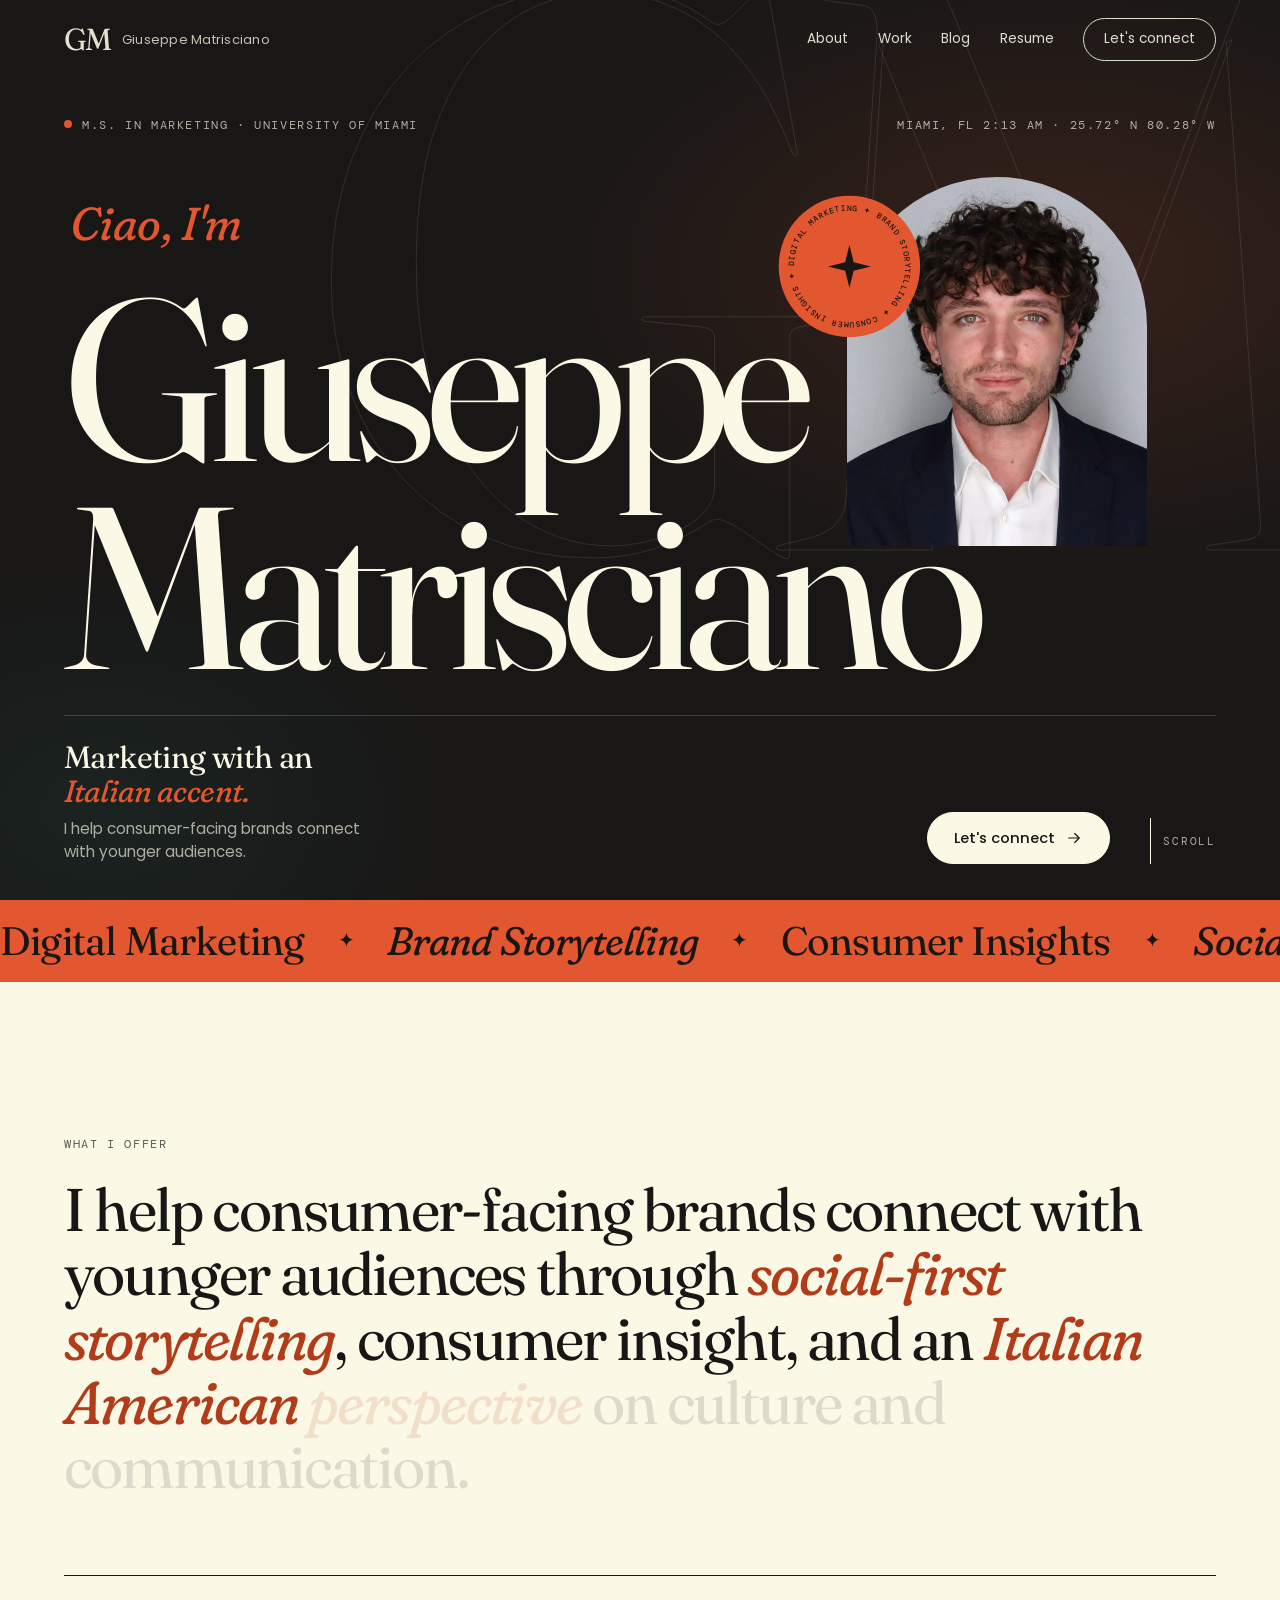
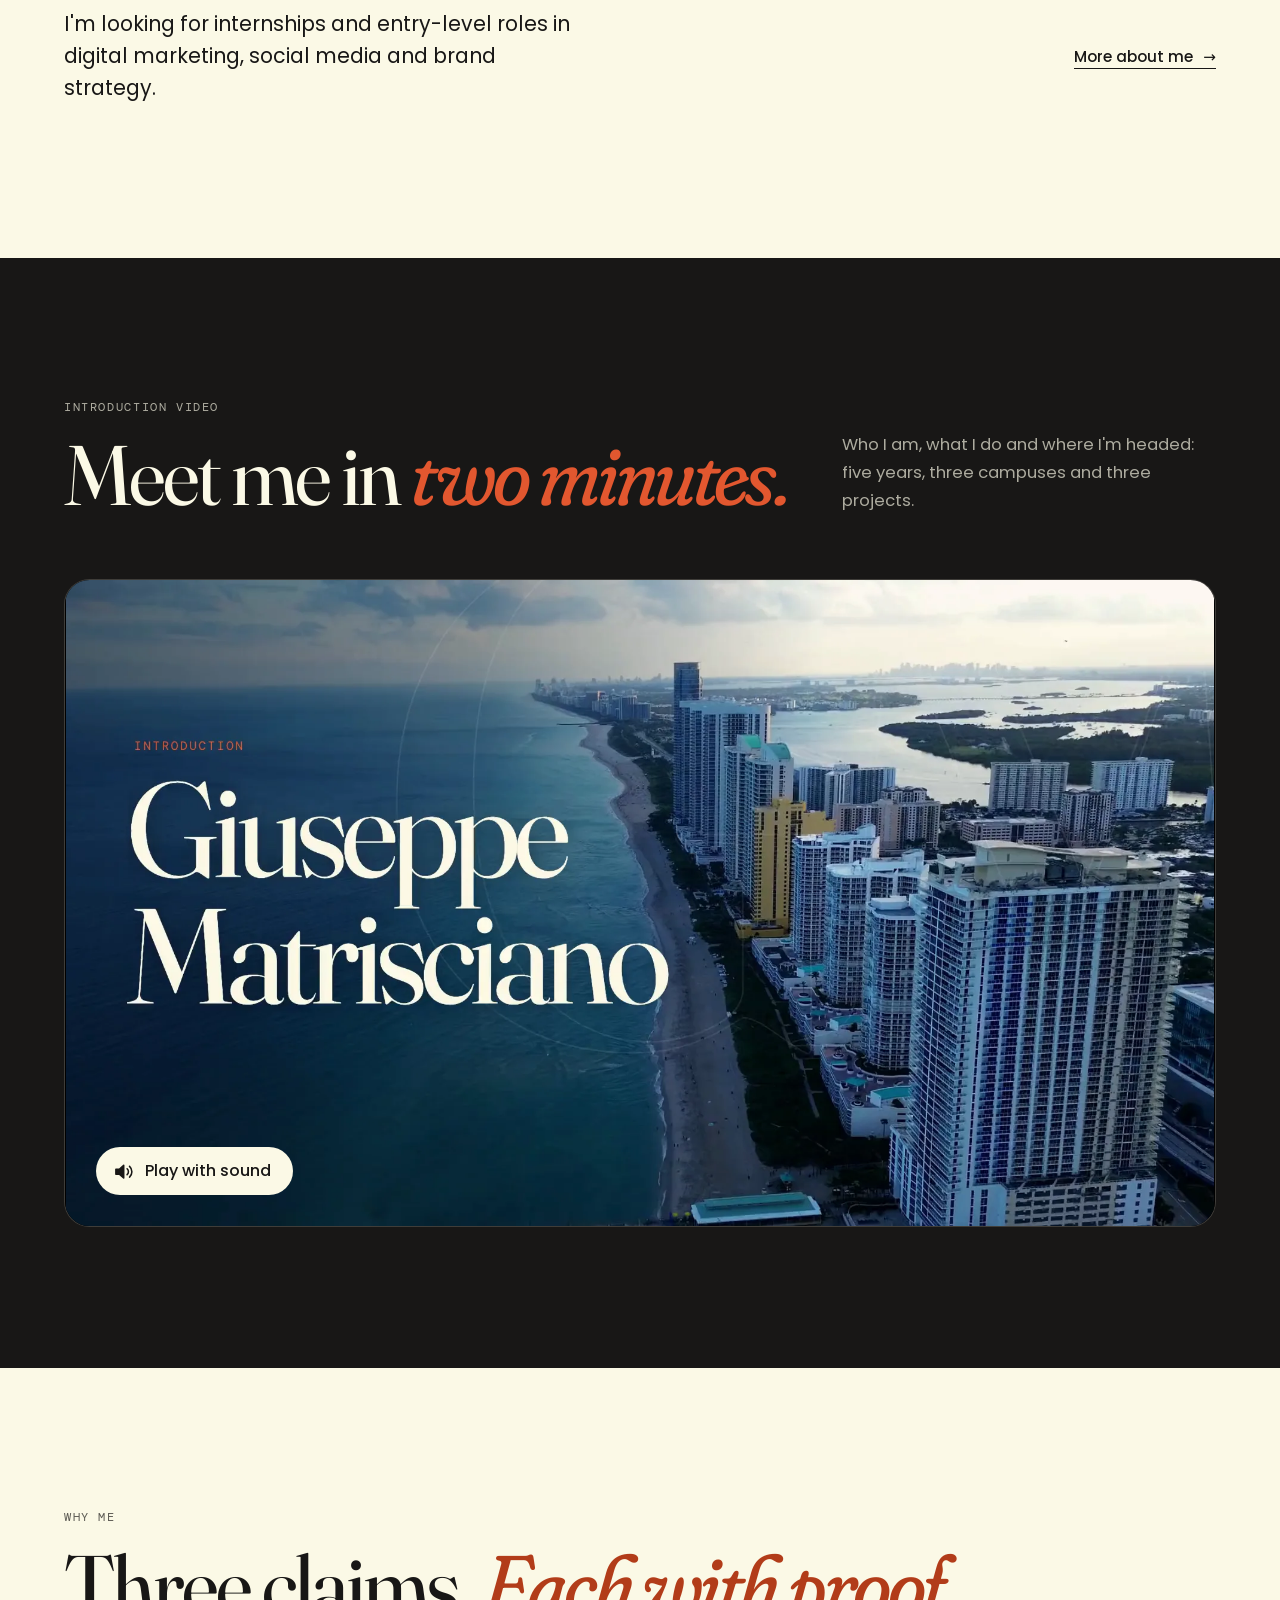
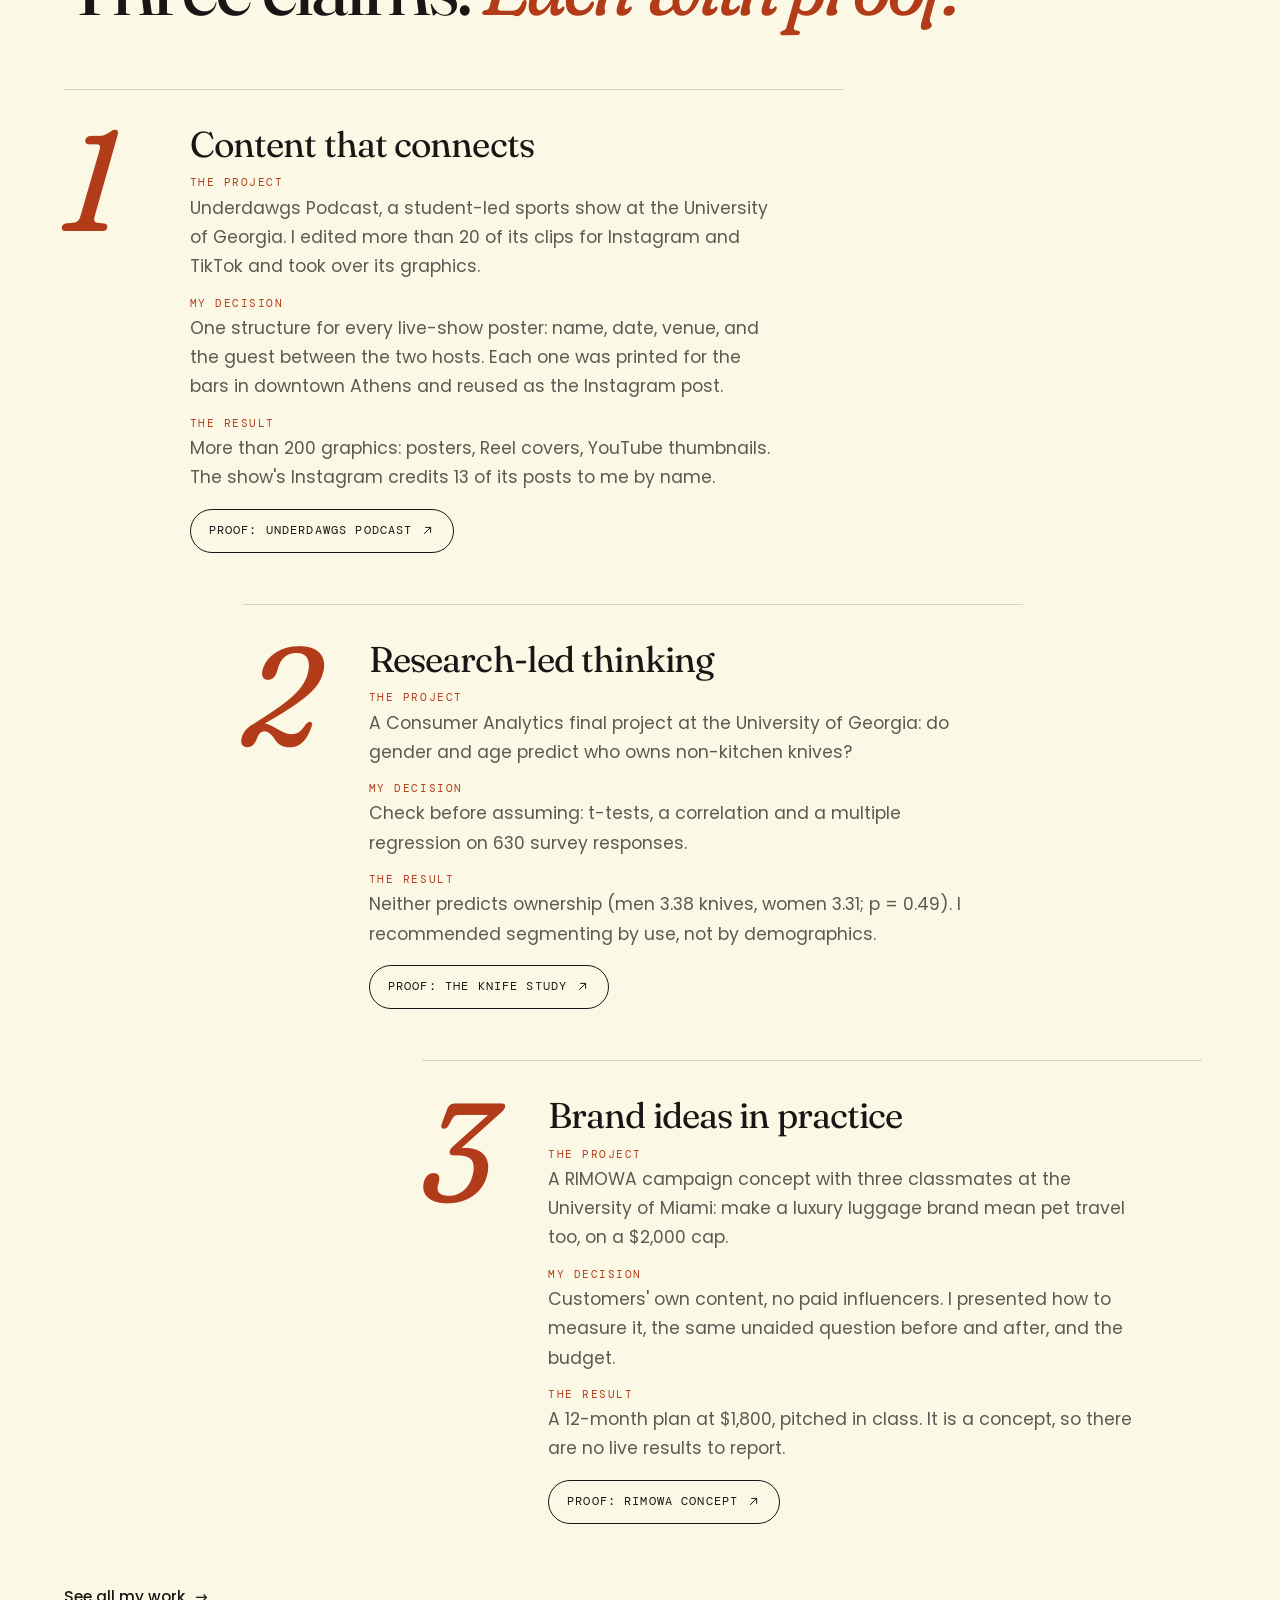
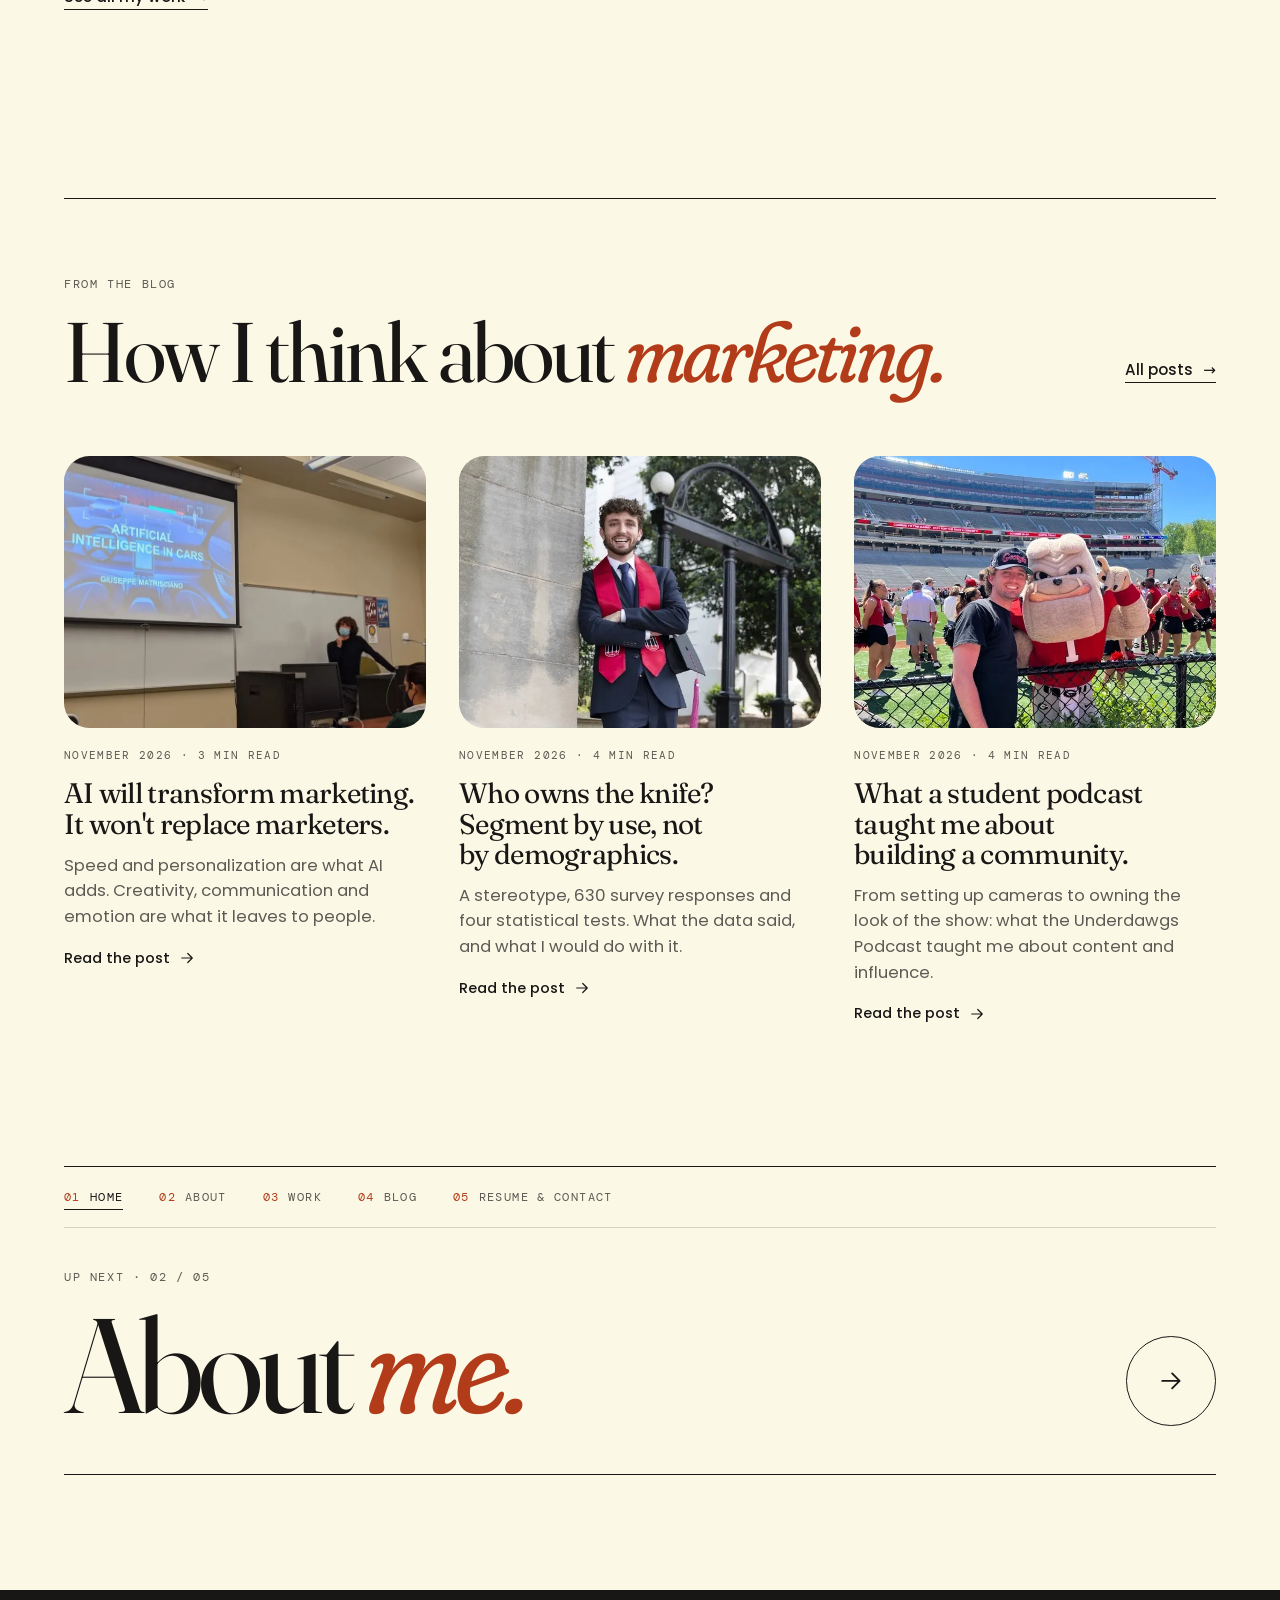
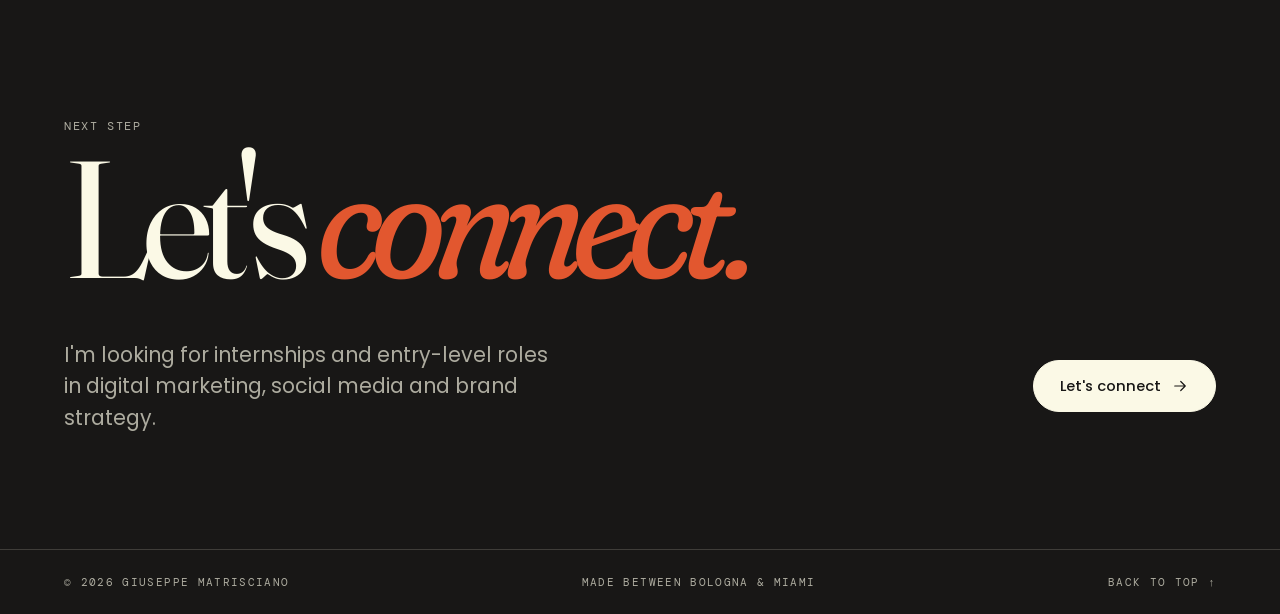
==== index.html @ 26f09fe3 "Remake the on-camera video from Giuseppe's sharper take and keep his eyes on the camera at the end" ====
<!DOCTYPE html>
<html lang="en">
<head>
	<meta charset="utf-8">
	<!-- Enforce HTTPS is unavailable on GitHub Pages for now: send http visitors to https -->
	<script>if(location.protocol==="http:"&&location.hostname==="giuseppematrisciano.com")location.replace("https://giuseppematrisciano.com"+location.pathname+location.search+location.hash)</script>
	<title>Giuseppe Matrisciano — Digital Marketing &amp; Brand Storytelling</title>
	<meta name="viewport" content="width=device-width, initial-scale=1, viewport-fit=cover">
	<meta name="description" content="Italian marketing graduate student at the University of Miami, passionate about digital storytelling, consumer insights, and connecting brands with people.">
	<meta name="theme-color" content="#181716">
	<meta property="og:title" content="Giuseppe Matrisciano — Digital Marketing &amp; Brand Storytelling">
	<meta property="og:description" content="Italian marketing graduate student at the University of Miami, passionate about digital storytelling, consumer insights, and connecting brands with people.">
	<meta property="og:type" content="website">
	<meta property="og:url" content="https://giuseppematrisciano.com/">
	<meta property="og:image" content="https://giuseppematrisciano.com/assets/img/giuseppe-matrisciano-share-card.jpg">
	<meta name="twitter:card" content="summary_large_image">
	<link rel="canonical" href="https://giuseppematrisciano.com/">
	<link rel="icon" type="image/svg+xml" href="assets/img/favicon.svg">
	<link rel="apple-touch-icon" href="assets/img/giuseppe-matrisciano-app-icon.png">
	<link rel="preconnect" href="https://fonts.googleapis.com">
	<link rel="preconnect" href="https://fonts.gstatic.com" crossorigin>
	<link rel="stylesheet" href="https://fonts.googleapis.com/css2?family=DM+Mono:wght@400;500&family=Fraunces:ital,opsz,wght,SOFT,WONK@0,9..144,300..700,0..100,0..1;1,9..144,300..700,0..100,0..1&family=Poppins:wght@300;400;500;600&display=swap">
	<link rel="preload" as="image" href="assets/img/giuseppe-matrisciano-headshot.webp" type="image/webp">
	<link rel="stylesheet" href="assets/css/style.css?v=41">
	<script>document.documentElement.classList.add("js");</script>
	<!-- Structured data for search engines -->
	<script type="application/ld+json">{"@context":"https://schema.org","@graph":[{"@type":"WebSite","@id":"https://giuseppematrisciano.com/#website","url":"https://giuseppematrisciano.com/","name":"Giuseppe Matrisciano","description":"Italian marketing graduate student at the University of Miami, passionate about digital storytelling, consumer insights, and connecting brands with people.","inLanguage":"en","publisher":{"@id":"https://giuseppematrisciano.com/#person"}},{"@type":"Person","@id":"https://giuseppematrisciano.com/#person","name":"Giuseppe Matrisciano","url":"https://giuseppematrisciano.com/","image":"https://giuseppematrisciano.com/assets/img/giuseppe-matrisciano-headshot.webp","sameAs":["https://www.linkedin.com/in/giuseppe-matrisciano/","https://www.instagram.com/chefbeps/"],"jobTitle":"M.S. in Marketing candidate","description":"Italian marketing graduate student at the University of Miami, passionate about digital storytelling, consumer insights, and connecting brands with people.","affiliation":{"@type":"CollegeOrUniversity","name":"University of Miami"},"alumniOf":[{"@type":"CollegeOrUniversity","name":"University of Georgia"},{"@type":"CollegeOrUniversity","name":"St. Petersburg College"}],"homeLocation":{"@type":"Place","address":{"@type":"PostalAddress","addressLocality":"Miami","addressRegion":"FL","addressCountry":"US"}},"knowsAbout":["Digital marketing","Brand storytelling","Consumer insights"],"knowsLanguage":["Italian","English"]}]}</script>
</head>
<body>

	<a class="skip" href="#main">Skip to content</a>
	<div class="progress" aria-hidden="true"><i></i></div>
	<div class="cursor" aria-hidden="true"><span class="cursor-label"></span></div>

	<!-- Navigation -->
	<header class="nav" id="nav">
		<a class="mark" href="./" aria-label="Giuseppe Matrisciano, home"><span class="mark-gm" aria-hidden="true">GM</span><span class="mark-name">Giuseppe Matrisciano</span></a>
		<nav class="nav-links" aria-label="Pages">
			<a href="about.html">About</a>
			<a href="work.html">Work</a>
			<a href="blog.html">Blog</a>
			<a href="resume.html">Resume</a>
			<a class="nav-cta" href="resume.html#contact">Let's connect</a>
		</nav>
		<button class="burger" type="button" aria-label="Open menu" aria-expanded="false" aria-controls="menu"><i></i><i></i></button>
	</header>

	<div class="menu" id="menu" hidden>
		<nav aria-label="Mobile pages">
			<a href="./" aria-current="page"><span>01</span>Home</a>
			<a href="about.html"><span>02</span>About</a>
			<a href="work.html"><span>03</span>Work</a>
			<a href="blog.html"><span>04</span>Blog</a>
			<a href="resume.html"><span>05</span>Resume &amp; contact</a>
		</nav>
		<p class="menu-foot">Bologna → Miami</p>
	</div>

	<main id="main">

		<!-- ============ HERO ============ -->
		<section class="hero sec--dark" id="top">
			<div class="hero-mono" aria-hidden="true"><span>G</span><span>M</span></div>
			<div class="wrap hero-inner">
				<div class="hero-top">
					<p class="eyebrow"><span class="dot" aria-hidden="true"></span>M.S. in Marketing · University of Miami</p>
					<p class="eyebrow hero-coords"><span id="miami-time">Miami, FL</span> · 25.72° N 80.28° W</p>
				</div>

				<div class="hero-name">
					<h1 class="hero-title">
						<span class="hero-ciao">Ciao, I'm</span>
						<span class="line l1"><span>Giuseppe</span></span>
						<span class="line l2"><span>Matrisciano</span></span>
					</h1>
					<figure class="hero-portrait">
						<div class="arch">
							<img src="assets/img/giuseppe-matrisciano-headshot.webp" width="1067" height="1600" alt="Portrait of Giuseppe Matrisciano" fetchpriority="high">
						</div>
						<svg class="badge" viewBox="0 0 200 200" aria-hidden="true">
							<defs><path id="circ" d="M100,100 m-78,0 a78,78 0 1,1 156,0 a78,78 0 1,1 -156,0"/></defs>
							<circle cx="100" cy="100" r="99" class="badge-bg"/>
							<text><textPath href="#circ" startOffset="0" textLength="490" lengthAdjust="spacing">DIGITAL MARKETING ✦ BRAND STORYTELLING ✦ CONSUMER INSIGHTS ✦&#160;</textPath></text>
							<path class="badge-star" d="M100 70 L106 94 L130 100 L106 106 L100 130 L94 106 L70 100 L94 94 Z"/>
						</svg>
					</figure>
				</div>

				<div class="hero-foot">
					<div class="hero-pitch">
						<p class="hero-tag">Marketing with an <em>Italian accent.</em></p>
						<p class="hero-offer">I help consumer-facing brands connect with younger audiences.</p>
					</div>
					<!-- The journey as a small route (four stops with their marks, linking to the story): switched off for now.
					     To show it again, delete this comment's opening and closing lines; the styles are still in style.css (.hero-route).
					<a class="hero-route" href="about.html#story" data-cursor="Story" aria-label="Five years, three campuses: Bologna, then St. Petersburg College in Clearwater, the University of Georgia in Athens and the University of Miami. Read the story">
						<span class="hero-route-cap">Five years · three campuses<svg viewBox="0 0 24 24" aria-hidden="true"><path d="M5 12h14M13 6l6 6-6 6"/></svg></span>
						<span class="hero-route-stops" aria-hidden="true">
							<span><img src="assets/img/bologna-two-towers-mark.svg" width="162" height="334" alt=""><b>BLQ</b></span>
							<span><img src="assets/img/st-petersburg-college-logo-white.png" width="440" height="228" alt=""><b>CLW</b></span>
							<span><img src="assets/img/university-of-georgia-mark.svg" width="114" height="164" alt=""><b>ATH</b></span>
							<span><img src="assets/img/university-of-miami-logo.png" width="608" height="376" alt=""><b>MIA</b></span>
						</span>
					</a>
					-->
					<div class="cta">
						<a class="btn btn--solid" href="resume.html#contact" data-magnetic><span>Let's connect</span><svg viewBox="0 0 24 24" aria-hidden="true"><path d="M5 12h14M13 6l6 6-6 6"/></svg></a>
					</div>
					<p class="hero-scroll" aria-hidden="true"><i></i>Scroll</p>
				</div>
			</div>
		</section>

		<!-- Marquee -->
		<div class="marquee" aria-hidden="true">
			<div class="marquee-track">
				<span>Digital Marketing</span><b>✦</b><span><em>Brand Storytelling</em></span><b>✦</b><span>Consumer Insights</span><b>✦</b><span><em>Social-first Content</em></span><b>✦</b><span>Brand Strategy</span><b>✦</b><span><em>Bologna → Miami</em></span><b>✦</b>
				<span>Digital Marketing</span><b>✦</b><span><em>Brand Storytelling</em></span><b>✦</b><span>Consumer Insights</span><b>✦</b><span><em>Social-first Content</em></span><b>✦</b><span>Brand Strategy</span><b>✦</b><span><em>Bologna → Miami</em></span><b>✦</b>
			</div>
		</div>

		<!-- ============ WHAT I OFFER ============ -->
		<section class="offer sec--cream" id="offer">
			<div class="wrap">
				<p class="eyebrow rv">What I offer</p>
				<p class="statement" data-scrub>I help consumer-facing brands connect with younger audiences through <em>social-first storytelling</em>, consumer insight, and an <em>Italian American perspective</em> on culture and communication.</p>
				<div class="offer-row rv">
					<p class="lead">I'm looking for internships and entry-level roles in digital marketing, social media and brand strategy.</p>
					<a class="textlink" href="about.html">More about me</a>
				</div>
			</div>
		</section>

		<!-- ============ INTRODUCTION VIDEO ============ -->
		<section class="intro-video sec--dark" id="video">
			<div class="wrap">
				<header class="sec-head sec-head--row">
					<div>
						<p class="eyebrow rv">Introduction video</p>
						<h2 class="display rv">Meet me in <em>two minutes.</em></h2>
					</div>
					<p class="sec-note rv">Who I am, what I do and where I'm headed: five years, three campuses and three projects.</p>
				</header>

				<!-- Introduction video: Giuseppe on camera. In the page a silent preview plays (its own file, without sound, where
				     "Introduction" and his name are on screen from the first frame); "Play with sound" switches to the real video
				     (data-full) and opens it full screen. Its captions are on screen, so it has no captions track.
				     The animated introduction video is hidden for now (Salvatore, 22 Nov 2026): its tabs and its frame are inside the
				     two comments below, its files are still in assets/video. To show it again, delete the opening and closing lines
				     of those two comments and put role="tabpanel" aria-labelledby="video-tab-camera" back on the first frame;
				     the tabs then choose between the two (player and tabs are in main.js, the styles in style.css). -->
				<figure class="video rv">
					<!-- hidden for now: the tabs
					<div class="video-tabs" role="tablist" aria-label="Introduction videos">
						<button type="button" role="tab" id="video-tab-camera" aria-selected="true" aria-controls="video-camera">On camera <span>1:55</span></button>
						<button type="button" role="tab" id="video-tab-animated" aria-selected="false" aria-controls="video-animated" tabindex="-1">Animated <span>1:30</span></button>
					</div>
					-->
					<div class="video-frame video-frame--media" id="video-camera">
						<video id="intro-video" muted loop playsinline preload="metadata" poster="assets/img/giuseppe-matrisciano-on-camera-introduction-poster.webp?v=3" data-full="assets/video/giuseppe-matrisciano-on-camera-introduction.mp4?v=7" aria-label="Giuseppe Matrisciano introduces himself on camera: who he is, who he helps, his five years from Bologna to Miami, a research project, his creative work and the roles he is looking for, in under two minutes, with captions on screen">
							<source src="assets/video/giuseppe-matrisciano-on-camera-introduction-preview.mp4?v=6" type="video/mp4">
						</video>
						<button class="video-sound" type="button"><svg viewBox="0 0 24 24" aria-hidden="true"><path d="M4 9.500v5h3.500L12 18.500v-13L7.500 9.500z"/><path d="M15.500 9a4 4 0 0 1 0 6M18 6.500a7.500 7.500 0 0 1 0 11"/></svg>Play with sound</button>
						<button class="video-size" type="button" aria-label="Full screen" hidden><svg class="ico-open" viewBox="0 0 24 24" aria-hidden="true"><path d="M4 9V4h5M20 9V4h-5M4 15v5h5M20 15v5h-5"/></svg><svg class="ico-close" viewBox="0 0 24 24" aria-hidden="true"><path d="M6 6l12 12M18 6L6 18"/></svg></button>
					</div>
					<!-- hidden for now: the animated video
					<div class="video-frame video-frame--media" id="video-animated" role="tabpanel" aria-labelledby="video-tab-animated" hidden>
						<video id="intro-video-animated" muted loop playsinline preload="none" poster="assets/img/giuseppe-matrisciano-introduction-poster.webp" data-hq="assets/video/giuseppe-matrisciano-introduction-1440p.mp4?v=7" aria-label="Giuseppe Matrisciano's introduction video: who he is, what he does, his five years from Bologna to Miami across three campuses, three projects and what he is looking for next, in 90 seconds with music and narration">
							<source src="assets/video/giuseppe-matrisciano-introduction.mp4?v=7" type="video/mp4">
							<track kind="captions" src="assets/video/giuseppe-matrisciano-introduction.vtt?v=3" srclang="en" label="English">
						</video>
						<button class="video-sound" type="button"><svg viewBox="0 0 24 24" aria-hidden="true"><path d="M4 9.500v5h3.500L12 18.500v-13L7.500 9.500z"/><path d="M15.500 9a4 4 0 0 1 0 6M18 6.500a7.500 7.500 0 0 1 0 11"/></svg>Play with sound</button>
						<button class="video-size" type="button" aria-label="Full screen" hidden><svg class="ico-open" viewBox="0 0 24 24" aria-hidden="true"><path d="M4 9V4h5M20 9V4h-5M4 15v5h5M20 15v5h-5"/></svg><svg class="ico-close" viewBox="0 0 24 24" aria-hidden="true"><path d="M6 6l12 12M18 6L6 18"/></svg></button>
					</div>
					-->
				</figure>
			</div>
		</section>

		<!-- ============ WHAT I BRING ============ -->
		<section class="bring sec--cream" id="bring">
			<div class="wrap">
				<header class="sec-head">
					<p class="eyebrow rv">Why me</p>
					<h2 class="display rv">Three claims. <em>Each with proof.</em></h2>
				</header>
				<ol class="claims">
					<li class="claim rv">
						<span class="claim-n" aria-hidden="true">1</span>
						<div>
							<h3>Content that connects</h3>
							<dl class="claim-steps">
								<div><dt>The project</dt><dd>Underdawgs Podcast, a student-led sports show at the University of Georgia. I edited more than 20 of its clips for Instagram and TikTok and took over its graphics.</dd></div>
								<div><dt>My decision</dt><dd>One structure for every live-show poster: name, date, venue, and the guest between the two hosts. Each one was printed for the bars in downtown Athens and reused as the Instagram post.</dd></div>
								<div><dt>The result</dt><dd>More than 200 graphics: posters, Reel covers, YouTube thumbnails. The show's Instagram credits 13 of its posts to me by name.</dd></div>
							</dl>
							<a class="proof" href="work.html#dlg-underdawgs">Proof: Underdawgs Podcast<svg viewBox="0 0 24 24" aria-hidden="true"><path d="M7 17L17 7M9 7h8v8"/></svg></a>
						</div>
					</li>
					<li class="claim rv">
						<span class="claim-n" aria-hidden="true">2</span>
						<div>
							<h3>Research-led thinking</h3>
							<dl class="claim-steps">
								<div><dt>The project</dt><dd>A Consumer Analytics final project at the University of Georgia: do gender and age predict who owns non-kitchen knives?</dd></div>
								<div><dt>My decision</dt><dd>Check before assuming: t-tests, a correlation and a multiple regression on 630 survey responses.</dd></div>
								<div><dt>The result</dt><dd>Neither predicts ownership (men 3.38 knives, women 3.31; p = 0.49). I recommended segmenting by use, not by demographics.</dd></div>
							</dl>
							<a class="proof" href="work.html#research">Proof: the knife study<svg viewBox="0 0 24 24" aria-hidden="true"><path d="M7 17L17 7M9 7h8v8"/></svg></a>
						</div>
					</li>
					<li class="claim rv">
						<span class="claim-n" aria-hidden="true">3</span>
						<div>
							<h3>Brand ideas in practice</h3>
							<dl class="claim-steps">
								<div><dt>The project</dt><dd>A RIMOWA campaign concept with three classmates at the University of Miami: make a luxury luggage brand mean pet travel too, on a $2,000 cap.</dd></div>
								<div><dt>My decision</dt><dd>Customers' own content, no paid influencers. I presented how to measure it, the same unaided question before and after, and the budget.</dd></div>
								<div><dt>The result</dt><dd>A 12-month plan at $1,800, pitched in class. It is a concept, so there are no live results to report.</dd></div>
							</dl>
							<a class="proof" href="work.html#dlg-rimowa">Proof: RIMOWA concept<svg viewBox="0 0 24 24" aria-hidden="true"><path d="M7 17L17 7M9 7h8v8"/></svg></a>
						</div>
					</li>
				</ol>
				<p class="more-row rv"><a class="textlink" href="work.html">See all my work</a></p>
			</div>
		</section>

		<!-- ============ FROM THE BLOG ============ -->
		<section class="blog-teaser sec--cream" id="blog">
			<div class="wrap">
				<header class="sec-head sec-head--row">
					<div>
						<p class="eyebrow rv">From the blog</p>
						<h2 class="display rv">How I think about <em>marketing.</em></h2>
					</div>
					<a class="textlink rv" href="blog.html">All posts</a>
				</header>
				<div class="posts">
					<article class="post-card rv">
						<a href="blog-ai-will-not-replace-marketers.html" data-cursor="Read">
							<span class="post-card-img"><img src="assets/img/st-petersburg-college-ai-in-cars-presentation-sm.webp" width="900" height="570" loading="lazy" decoding="async" alt="Giuseppe presenting in a classroom next to a slide titled Artificial Intelligence in Cars" style="object-position:50% 30%"></span>
							<span class="post-card-meta">November 2026 · 3 min read</span>
							<h3 class="post-card-title">AI will transform marketing. It won't replace marketers.</h3>
							<span class="post-card-desc">Speed and personalization are what AI adds. Creativity, communication and emotion are what it leaves to people.</span>
							<span class="post-card-more">Read the post<svg viewBox="0 0 24 24" aria-hidden="true"><path d="M5 12h14M13 6l6 6-6 6"/></svg></span>
						</a>
					</article>
					<article class="post-card rv">
						<a href="blog-segment-by-use-not-demographics.html" data-cursor="Read">
							<span class="post-card-img"><img src="assets/img/uga-graduation-arch-sm.webp" width="600" height="900" loading="lazy" decoding="async" alt="Giuseppe smiling beside the Arch at the University of Georgia, wearing a red graduation stole" style="object-position:50% 24%"></span>
							<span class="post-card-meta">November 2026 · 4 min read</span>
							<h3 class="post-card-title">Who owns the knife? Segment by use, not by demographics.</h3>
							<span class="post-card-desc">A stereotype, 630 survey responses and four statistical tests. What the data said, and what I would do with it.</span>
							<span class="post-card-more">Read the post<svg viewBox="0 0 24 24" aria-hidden="true"><path d="M5 12h14M13 6l6 6-6 6"/></svg></span>
						</a>
					</article>
					<article class="post-card rv">
						<a href="blog-what-a-student-podcast-taught-me.html" data-cursor="Read">
							<span class="post-card-img"><img src="assets/img/uga-hairy-dawg-sanford-stadium-sm.webp" width="675" height="900" loading="lazy" decoding="async" alt="Giuseppe in a Georgia cap next to Hairy Dawg, the University of Georgia mascot, at Sanford Stadium" style="object-position:50% 34%"></span>
							<span class="post-card-meta">November 2026 · 4 min read</span>
							<h3 class="post-card-title">What a student podcast taught me about building a community.</h3>
							<span class="post-card-desc">From setting up cameras to owning the look of the show: what the Underdawgs Podcast taught me about content and influence.</span>
							<span class="post-card-more">Read the post<svg viewBox="0 0 24 24" aria-hidden="true"><path d="M5 12h14M13 6l6 6-6 6"/></svg></span>
						</a>
					</article>
				</div>
			</div>
		</section>

		<!-- ============ NEXT PAGE ============ -->
		<nav class="pager sec--cream" aria-label="Continue through the site">
			<div class="wrap">
				<ol class="pager-steps rv">
					<li><a href="./" aria-current="page"><span>01</span>Home</a></li>
					<li><a href="about.html"><span>02</span>About</a></li>
					<li><a href="work.html"><span>03</span>Work</a></li>
					<li><a href="blog.html"><span>04</span>Blog</a></li>
					<li><a href="resume.html"><span>05</span>Resume &amp; contact</a></li>
				</ol>
				<a class="pager-next rv" href="about.html" rel="next" data-cursor="Next">
					<span class="eyebrow">Up next · 02 / 05</span>
					<span class="pager-title">About <em>me.</em></span>
					<span class="pager-go" aria-hidden="true"><svg viewBox="0 0 24 24"><path d="M5 12h14M13 6l6 6-6 6"/></svg></span>
				</a>
			</div>
		</nav>

		<!-- ============ NEXT STEP ============ -->
		<section class="cta-band sec--dark" aria-labelledby="cta-t">
			<div class="wrap">
				<p class="eyebrow rv">Next step</p>
				<h2 class="contact-title rv" id="cta-t">Let's <em>connect.</em></h2>
				<div class="cta-band-row rv">
					<p class="lead">I'm looking for internships and entry-level roles in digital marketing, social media and brand strategy.</p>
					<a class="btn btn--solid" href="resume.html#contact" data-magnetic><span>Let's connect</span><svg viewBox="0 0 24 24" aria-hidden="true"><path d="M5 12h14M13 6l6 6-6 6"/></svg></a>
				</div>
			</div>

			<footer class="foot">
				<div class="wrap foot-inner">
					<p>© <span id="year">2026</span> Giuseppe Matrisciano</p>
					<p class="foot-made">
						<svg class="ico" viewBox="1 2 14 21" aria-hidden="true"><path d="M2.75 22h10.5"/><path d="M4.1 22L2.95 14.4Q2.82 13.55 3.67 13.42L5.45 13.15Q6.3 13.02 6.43 13.87L7.6 22"/><path d="M8.9 22l.35-14.9"/><path d="M12.1 22l-.35-14.9"/><rect x="8.5" y="5.5" width="4" height="1.6" rx=".55"/><path d="M9.7 5.5V4.8a.8.8 0 0 1 1.6 0v.7"/><path d="M10.5 4V3.3"/></svg>
						<span>Made between Bologna &amp; Miami</span>
						<svg class="ico" viewBox="1 2 14 21" aria-hidden="true"><path d="M3.5 22h9"/><path d="M7.4 22c-.4-3.6.2-7.6 1.8-11.4"/><path d="M9.2 10.6C7.8 8.6 4.6 8.4 2.6 11.4"/><path d="M9.2 10.6C8.8 7.8 6 4.8 3.6 6"/><path d="M9.2 10.6C9.6 7.8 11.4 4.6 13.8 5.6"/><path d="M9.2 10.6C10.6 8.6 13.2 8.8 14.2 11.8"/></svg>
					</p>
					<a href="#top">Back to top ↑</a>
				</div>
			</footer>
		</section>

	</main>

	<div class="toast" id="toast" role="status" aria-live="polite"></div>

	<script src="assets/js/main.js?v=13" defer></script>
</body>
</html>
---- assets/css/style.css ----
/* ==========================================================================
   Giuseppe Matrisciano — portfolio
   Brand: charcoal + cream (from the business card), Fraunces + Poppins
   ========================================================================== */

:root {
	--ink: #181716;
	--ink-2: #201e1c;
	--ink-3: #2b2826;
	--cream: #fbf9e6;
	--cream-2: #f1edd4;
	--cream-3: #e6e0c0;

	--rosso: #e2572f;      /* Bologna "la Rossa" */
	--rosso-d: #b23c19;    /* same hue, readable on cream */
	--gulf: #3bb0a6;       /* Clearwater */
	--dawg: #dc2f45;       /* Athens */
	--cane: #f47321;       /* Miami */

	--serif: "Fraunces", "Iowan Old Style", "Palatino Linotype", Georgia, serif;
	--sans: "Poppins", system-ui, -apple-system, "Segoe UI", Roboto, sans-serif;
	--mono: "DM Mono", ui-monospace, "SF Mono", Menlo, monospace;

	--ease: cubic-bezier(.2, .7, .1, 1);
	--ease-io: cubic-bezier(.65, 0, .35, 1);
	--pad: clamp(20px, 5vw, 76px);
	--r: clamp(18px, 2vw, 28px);
}

*, *::before, *::after { box-sizing: border-box; }

html { -webkit-text-size-adjust: 100%; scroll-behavior: smooth; }

body {
	margin: 0;
	font-family: var(--sans);
	font-size: clamp(1rem, .96rem + .18vw, 1.09rem);
	line-height: 1.68;
	background: var(--ink);
	color: var(--cream);
	-webkit-font-smoothing: antialiased;
	-moz-osx-font-smoothing: grayscale;
	text-rendering: optimizeLegibility;
	overflow-x: clip;
}

img, svg { display: block; max-width: 100%; }
img { height: auto; }
h1, h2, h3, p, ul, ol, dl, dd, figure, blockquote { margin: 0; }
ul, ol { padding: 0; list-style: none; }
button { font: inherit; color: inherit; }
a { color: inherit; }
em { font-style: italic; }

::selection { background: var(--rosso); color: var(--ink); }

:focus-visible { outline: 2px solid var(--rosso); outline-offset: 4px; border-radius: 4px; }

.skip {
	position: fixed; left: 12px; top: -80px; z-index: 200;
	background: var(--cream); color: var(--ink); padding: 12px 18px; border-radius: 99px;
	text-decoration: none; font-weight: 500; transition: top .3s var(--ease);
}
.skip:focus { top: 12px; }

.wrap { width: 100%; max-width: 1480px; margin-inline: auto; padding-inline: var(--pad); }

/* Section palettes */
.sec--dark {
	--bg: var(--ink); --fg: var(--cream);
	--muted: rgba(251, 249, 230, .66); --line: rgba(251, 249, 230, .17); --soft: rgba(251, 249, 230, .055);
	--accent: var(--rosso);
	background: var(--bg); color: var(--fg);
}
.sec--cream {
	--bg: var(--cream); --fg: var(--ink);
	--muted: rgba(24, 23, 22, .7); --line: rgba(24, 23, 22, .17); --soft: rgba(24, 23, 22, .05);
	--accent: var(--rosso-d);
	background: var(--bg); color: var(--fg);
}

/* Type */
.eyebrow {
	font-family: var(--mono); font-size: .72rem; letter-spacing: .14em; text-transform: uppercase;
	color: var(--muted); line-height: 1.5;
}
.display {
	font-family: var(--serif); font-weight: 400; font-optical-sizing: auto;
	font-size: clamp(2.5rem, 6.6vw, 6.4rem); line-height: .96; letter-spacing: -.035em;
	text-wrap: balance;
}
.display em, .statement em, .contact-title em, .card-title em, .hero-tag em, .panel-city em {
	font-variation-settings: "SOFT" 100, "WONK" 1; color: var(--accent);
}
.lead { font-size: 1.18em; line-height: 1.55; }

.sec-head { display: grid; gap: 18px; margin-bottom: clamp(36px, 5vw, 72px); }
.sec-head--row { grid-template-columns: 1fr auto; align-items: end; gap: 24px 48px; }
.sec-head--row > div:not(.filters) { display: grid; gap: 18px; }
.sec-note { max-width: 34ch; color: var(--muted); font-size: .95em; }
.sec-lede { max-width: 58ch; color: var(--muted); font-size: 1.12em; }

/* Buttons */
.btn {
	position: relative; display: inline-flex; align-items: center; gap: 10px;
	min-height: 52px; padding: 0 26px; border: 1px solid var(--fg); border-radius: 99px;
	background: none; color: var(--fg); text-decoration: none; font-size: .92rem; font-weight: 500;
	overflow: hidden; cursor: pointer; isolation: isolate;
	transition: color .45s var(--ease), border-color .45s var(--ease);
}
.btn::before {
	content: ""; position: absolute; inset: -1px; z-index: -1; background: var(--fg);
	transform: translateY(102%); border-radius: 50% 50% 0 0 / 30% 30% 0 0;
	transition: transform .55s var(--ease), border-radius .55s var(--ease);
}
.btn:hover { color: var(--bg); }
.btn:hover::before { transform: none; border-radius: 0; }
.btn svg, .proof svg, .card-arrow svg, .links svg, .case-close svg, .lightbox svg, .panel-hint svg {
	width: 18px; height: 18px; fill: none; stroke: currentColor; stroke-width: 1.6;
	stroke-linecap: round; stroke-linejoin: round; flex: none;
}
.btn svg { transition: transform .45s var(--ease); }
.btn:hover svg { transform: translateX(4px); }
.btn--solid { background: var(--fg); color: var(--bg); }
.btn--solid::before { background: var(--rosso); }
.btn--solid:hover { color: var(--ink); border-color: var(--rosso); }

/* Scroll progress + cursor */
.progress { position: fixed; inset: 0 0 auto 0; height: 3px; z-index: 60; pointer-events: none; mix-blend-mode: difference; }
.progress i { display: block; height: 100%; background: #fbf9e6; transform-origin: 0 50%; transform: scaleX(var(--p, 0)); }

.cursor {
	position: fixed; left: 0; top: 0; z-index: 120; width: 12px; height: 12px; margin: -6px 0 0 -6px;
	border-radius: 50%; background: #fbf9e6; mix-blend-mode: difference; pointer-events: none;
	display: none; align-items: center; justify-content: center; opacity: 0;
	transition: width .35s var(--ease), height .35s var(--ease), margin .35s var(--ease), background-color .25s, opacity .3s;
}
.has-cursor .cursor { display: flex; }
.cursor.is-on { opacity: 1; }
.cursor.is-link { width: 46px; height: 46px; margin: -23px 0 0 -23px; }
.cursor.is-label { width: 82px; height: 82px; margin: -41px 0 0 -41px; mix-blend-mode: normal; background: var(--rosso); }
.cursor-label { font-family: var(--mono); font-size: .66rem; letter-spacing: .1em; text-transform: uppercase; color: var(--ink); opacity: 0; transition: opacity .2s; }
.cursor.is-label .cursor-label { opacity: 1; }

/* ==========================================================================
   Navigation
   ========================================================================== */
.nav {
	position: fixed; inset: 0 0 auto 0; z-index: 50;
	display: flex; align-items: center; justify-content: space-between; gap: 24px;
	padding: 16px var(--pad); color: #fbf9e6; mix-blend-mode: difference;
	transition: transform .6s var(--ease);
}
.nav.is-hidden { transform: translateY(-110%); }
.mark { display: inline-flex; align-items: baseline; gap: 12px; text-decoration: none; min-height: 44px; align-items: center; }
.mark-gm { font-family: var(--serif); font-size: 1.9rem; line-height: 1; letter-spacing: -.07em; }
.mark-name { font-size: .8rem; letter-spacing: .02em; opacity: .85; }
.nav-links { display: flex; align-items: center; gap: clamp(16px, 2.3vw, 36px); }
.nav-links a { position: relative; padding: 12px 0; font-size: .85rem; text-decoration: none; }
.nav-links a:not(.nav-cta)::after {
	content: ""; position: absolute; left: 0; right: 0; bottom: 8px; height: 1px; background: currentColor;
	transform: scaleX(0); transform-origin: right; transition: transform .45s var(--ease);
}
.nav-links a:not(.nav-cta):hover::after { transform: scaleX(1); transform-origin: left; }
.nav-links .nav-cta { padding: 9px 20px; border: 1px solid currentColor; border-radius: 99px; transition: background-color .3s, color .3s; }
.nav-links .nav-cta:hover { background: #fbf9e6; color: #000; }

.burger { display: none; width: 46px; height: 46px; border: 1px solid currentColor; border-radius: 50%; background: none; place-items: center; cursor: pointer; position: relative; }
.burger i { position: absolute; left: 13px; right: 13px; height: 1.5px; background: currentColor; transition: transform .45s var(--ease); }
.burger i:first-child { transform: translateY(-4px); }
.burger i:last-child { transform: translateY(4px); }
.burger[aria-expanded="true"] i:first-child { transform: rotate(45deg); }
.burger[aria-expanded="true"] i:last-child { transform: rotate(-45deg); }

.menu {
	position: fixed; inset: 0; z-index: 45; background: var(--cream); color: var(--ink);
	display: flex; flex-direction: column; justify-content: space-between; gap: 24px;
	padding: 88px var(--pad) 28px; overflow-y: auto; overscroll-behavior: contain;
	clip-path: circle(0 at calc(100% - 44px) 40px); visibility: hidden;
	transition: clip-path .7s var(--ease-io), visibility 0s .7s;
}
.menu[hidden] { display: flex; }
.menu.is-open { clip-path: circle(150% at calc(100% - 44px) 40px); visibility: visible; transition: clip-path .7s var(--ease-io), visibility 0s; }
.menu nav { display: grid; }
.menu a {
	display: flex; align-items: baseline; gap: 16px; padding: clamp(8px, 1.5vh, 16px) 0; border-bottom: 1px solid rgba(24, 23, 22, .14);
	font-family: var(--serif); font-size: clamp(1.9rem, min(9vw, 6vh), 3.4rem); line-height: 1.15; letter-spacing: -.03em; text-decoration: none;
}
.menu a span { font-family: var(--mono); font-size: .7rem; letter-spacing: .1em; color: var(--rosso-d); }
.menu-foot { font-family: var(--mono); font-size: .72rem; letter-spacing: .14em; text-transform: uppercase; opacity: .6; }

@media (max-width: 900px) {
	.nav-links { display: none; }
	.burger { display: grid; }
	.mark-name { display: none; }
}

/* ==========================================================================
   Hero
   ========================================================================== */
.hero { position: relative; min-height: 100vh; min-height: 100svh; display: flex; overflow: clip; }
.hero::before {
	content: ""; position: absolute; inset: 0; pointer-events: none;
	background:
		radial-gradient(60% 50% at 82% 30%, rgba(226, 87, 47, .16), transparent 70%),
		radial-gradient(40% 40% at 8% 90%, rgba(59, 176, 166, .08), transparent 70%);
}
.hero-mono {
	position: absolute; right: -4vw; top: -6vh; display: flex; pointer-events: none; user-select: none;
	font-family: var(--serif); font-weight: 400; font-size: min(62vw, 105vh); line-height: .8; letter-spacing: -.09em;
	color: transparent; -webkit-text-stroke: 1px rgba(251, 249, 230, .1);
	translate: var(--mx, 0px) var(--my, 0px); transition: translate .9s var(--ease);
}
.hero-inner {
	position: relative; z-index: 1; display: flex; flex-direction: column;
	padding-top: clamp(88px, 13vh, 132px); padding-bottom: clamp(20px, 4vh, 40px);
}
.hero-top { display: flex; justify-content: space-between; gap: 8px 24px; flex-wrap: wrap; }
.dot { display: inline-block; width: 8px; height: 8px; margin-right: 10px; border-radius: 50%; background: var(--rosso); box-shadow: 0 0 0 0 rgba(226, 87, 47, .6); animation: pulse 2.4s infinite; vertical-align: 1px; }
@keyframes pulse { 70% { box-shadow: 0 0 0 10px rgba(226, 87, 47, 0); } 100% { box-shadow: 0 0 0 0 rgba(226, 87, 47, 0); } }

/* The name is sized from the real column width (the .wrap stops growing at 1480px), so that
   "Giuseppe" (3.21em) plus the portrait (1.3em + .3em offset) always fit side by side: 5em in all. */
.hero-name { position: relative; margin-top: auto; padding-top: clamp(24px, 6vh, 72px); font-size: clamp(3.1rem, min(calc((min(100vw, 1480px) - 2 * var(--pad)) * .2), 26vh), 19rem); }
.hero-title { font-family: var(--serif); font-weight: 400; font-size: 1em; line-height: .86; letter-spacing: -.05em; }
.hero-ciao {
	display: block; margin: 0 0 .5em .12em; font-size: clamp(1.4rem, .2em, 3rem); line-height: 1; letter-spacing: -.01em;
	font-style: italic; font-variation-settings: "SOFT" 100, "WONK" 1; color: var(--rosso);
}
.hero-title .line { display: block; position: relative; overflow: hidden; padding: .04em 0 .17em; margin-bottom: -.17em; }
.hero-title .line > span { display: block; }
.hero-title .l1 { z-index: 1; }
.hero-title .l2 { z-index: 3; mix-blend-mode: difference; }

.hero-portrait { position: absolute; z-index: 2; right: .3em; bottom: .6em; width: 1.3em; }   /* sits just above the x-height of the second line */
.arch { border-radius: 999px 999px 0 0; overflow: hidden; background: var(--ink-3); }
.arch img, .arch svg { width: 100%; height: 100%; object-fit: cover; }
.hero-portrait .arch { aspect-ratio: 3 / 3.7; translate: calc(var(--mx, 0px) * -.35) calc(var(--my, 0px) * -.35); transition: translate .9s var(--ease); }
.hero-portrait img { object-position: 50% 18%; }
.badge { position: absolute; left: -.3em; top: .08em; width: .62em; height: .62em; min-width: 84px; min-height: 84px; animation: spin 24s linear infinite; }
.badge-bg { fill: var(--rosso); }
.badge text { font-family: var(--mono); font-size: 11px; letter-spacing: 1.43px; fill: var(--ink); font-weight: 500; } /* 61 glyphs x 8.03 = the 490-unit circle */
.badge-star { fill: var(--ink); }
@keyframes spin { to { transform: rotate(360deg); } }

.hero-foot {
	display: grid; grid-template-columns: 1fr auto auto; align-items: end; gap: 20px 40px;
	margin-top: clamp(18px, 3.4vh, 40px); padding-top: clamp(16px, 2.6vh, 26px); border-top: 1px solid var(--line);
}
.hero-tag { font-family: var(--serif); font-size: clamp(1.3rem, 2.4vw, 2.1rem); line-height: 1.12; letter-spacing: -.02em; max-width: 17ch; }
/* The journey as a small route: four stops, each with its mark, as on the LinkedIn cover and in the About page's route bar.
   The whole route is one link to the story. The foot makes room for it only when it is in the page:
   in index.html it is commented out for now. */
.hero-foot:has(.hero-route) { grid-template-columns: auto 1fr auto auto; }
.hero-route { display: grid; gap: 12px; justify-self: center; width: clamp(236px, 27vw, 400px); color: inherit; text-decoration: none; }
.hero-route-cap { display: flex; align-items: center; gap: 10px; font-family: var(--mono); font-size: .66rem; letter-spacing: .14em; text-transform: uppercase; color: var(--muted); transition: color .4s; }
.hero-route-cap svg { width: 14px; height: 14px; fill: none; stroke: currentColor; stroke-width: 1.6; transition: translate .5s var(--ease); }
.hero-route:hover .hero-route-cap, .hero-route:focus-visible .hero-route-cap { color: var(--cream); }
.hero-route:hover .hero-route-cap svg, .hero-route:focus-visible .hero-route-cap svg { translate: 5px 0; }
.hero-route-stops { display: grid; grid-template-columns: repeat(4, 1fr); }
.hero-route-stops > span { display: grid; grid-template-rows: 32px auto; gap: 11px; }
.hero-route-stops img { align-self: end; width: auto; }
.hero-route-stops > span:nth-child(1) img { height: 32px; }
.hero-route-stops > span:nth-child(2) img { height: 16px; }
.hero-route-stops > span:nth-child(3) img { height: 30px; }
.hero-route-stops > span:nth-child(4) img { height: 20px; }
.hero-route-stops b { position: relative; padding-top: 11px; border-top: 1px solid var(--line); font-family: var(--mono); font-size: .66rem; font-weight: 500; letter-spacing: .14em; color: var(--muted); }
.hero-route-stops b::before { content: ""; position: absolute; left: 0; top: -4px; width: 7px; height: 7px; border-radius: 50%; background: var(--ink); border: 1px solid var(--muted); }
.hero-route-stops > span:last-child b { border-top-color: transparent; color: var(--cream); }
.hero-route-stops > span:last-child b::before { background: var(--rosso); border-color: var(--rosso); }
@media (max-width: 1000px) {
	.hero-foot:has(.hero-route) { grid-template-columns: 1fr auto auto; }
	.hero-route { grid-column: 1 / -1; order: -1; justify-self: start; width: min(100%, 400px); }
}
/* On a phone the route goes last, so the pitch and the button stay where they were */
@media (max-width: 760px) { .hero-foot:has(.hero-route) { grid-template-columns: 1fr; } .hero-route { order: 1; } }
.cta { display: flex; flex-wrap: wrap; gap: 12px; }
.hero-scroll { display: flex; align-items: center; gap: 12px; font-family: var(--mono); font-size: .7rem; letter-spacing: .16em; text-transform: uppercase; color: var(--muted); }
.hero-scroll i { display: block; width: 1px; height: 46px; background: var(--line); position: relative; overflow: hidden; }
.hero-scroll i::after { content: ""; position: absolute; inset: 0; background: var(--cream); animation: drip 2.2s var(--ease-io) infinite; }
@keyframes drip { 0% { transform: translateY(-100%); } 60%, 100% { transform: translateY(100%); } }

/* Intro animation */
.js .hero-title .line > span { transform: translateY(108%); transition: transform 1.2s var(--ease); }
.js .hero-title .l2 > span { transition-delay: .09s; }
.js .hero-ciao, .js .hero-top, .js .hero-foot { opacity: 0; transform: translateY(16px); transition: opacity 1s var(--ease) .5s, transform 1s var(--ease) .5s; }
.js .hero-portrait { opacity: 0; transform: translateY(40px) scale(.96); transition: opacity 1.2s var(--ease) .25s, transform 1.4s var(--ease) .25s; }
.js .is-ready .hero-title .line > span,
.js .is-ready .hero-ciao, .js .is-ready .hero-top, .js .is-ready .hero-foot, .js .is-ready .hero-portrait { opacity: 1; transform: none; }

@media (max-width: 760px) {
	.hero-name { display: flex; flex-direction: column; font-size: 15.4vw; padding-top: 28px; }
	.hero-portrait { position: relative; order: -1; align-self: flex-end; bottom: auto; width: min(50vw, 230px); margin-bottom: -1.05em; }
	.hero-ciao { font-size: 1.5rem; }
	.hero-title .l1 { z-index: 3; mix-blend-mode: difference; }
	.badge { left: -52px; top: 22%; }
	.hero-foot { grid-template-columns: 1fr; }
	.hero-scroll { display: none; }
	.hero-coords { display: none; }
}

/* ==========================================================================
   Marquee
   ========================================================================== */
.marquee { background: var(--rosso); color: var(--ink); overflow: hidden; padding: clamp(12px, 1.5vw, 20px) 0; }
.marquee-track {
	display: flex; align-items: center; width: max-content; white-space: nowrap;
	font-family: var(--serif); font-size: clamp(1.4rem, 3.1vw, 2.5rem); line-height: 1.1; letter-spacing: -.02em;
	animation: marquee 38s linear infinite;
}
.marquee-track > * { margin-right: clamp(18px, 2.6vw, 40px); }
.marquee-track b { font-size: .5em; font-weight: 400; }
.marquee-track em { font-variation-settings: "SOFT" 100, "WONK" 1; }
.marquee:hover .marquee-track { animation-play-state: paused; }
@keyframes marquee { to { transform: translateX(-50%); } }

/* ==========================================================================
   About
   ========================================================================== */
.about { padding-block: clamp(80px, 12vw, 170px); }
.statement {
	margin-top: 24px; max-width: 21em;
	font-family: var(--serif); font-size: clamp(1.9rem, 4.7vw, 4.5rem); line-height: 1.07; letter-spacing: -.03em;
}
.statement .w { opacity: .13; transition: opacity .45s var(--ease); }
.statement .w.on { opacity: 1; }

.about-grid { display: grid; grid-template-columns: minmax(0, 7fr) minmax(0, 5fr); gap: clamp(32px, 6vw, 110px); margin-top: clamp(56px, 8vw, 120px); align-items: start; }
.about-copy { display: grid; gap: 1.1em; max-width: 60ch; }
.about-copy p:not(.lead) { color: var(--muted); }
.facts { border-top: 1px solid var(--fg); }
.facts > div { display: grid; grid-template-columns: 7.5em 1fr; gap: 16px; padding: 15px 0; border-bottom: 1px solid var(--line); }
.facts dt { font-family: var(--mono); font-size: .7rem; letter-spacing: .14em; text-transform: uppercase; color: var(--muted); padding-top: .35em; }
.facts dd { font-weight: 500; line-height: 1.4; }

.stats { display: grid; grid-template-columns: repeat(5, 1fr); gap: 0; margin-top: clamp(56px, 8vw, 120px); border-top: 1px solid var(--fg); }
.stats li { padding: clamp(18px, 2.4vw, 32px) clamp(12px, 1.6vw, 24px) 0 0; border-right: 1px solid var(--line); margin-right: clamp(12px, 1.6vw, 24px); display: grid; gap: 10px; align-content: start; }
.stats li:last-child { border-right: 0; margin-right: 0; }
.stats strong { font-family: var(--serif); font-weight: 400; font-size: clamp(2.6rem, 5.4vw, 5.2rem); line-height: .9; letter-spacing: -.04em; font-variant-numeric: tabular-nums; }
.stats span { font-size: .84rem; line-height: 1.4; color: var(--muted); max-width: 20ch; }

.tone { margin-top: clamp(64px, 9vw, 130px); display: grid; gap: 18px; }
.tone ul { display: flex; flex-wrap: wrap; gap: 0 .35em; font-family: var(--serif); font-size: clamp(2.4rem, 8.4vw, 8.4rem); line-height: 1; letter-spacing: -.045em; }
.tone li { position: relative; }
.tone li:not(:last-child)::after { content: "·"; margin-left: .3em; color: var(--rosso-d); }
.tone li span {
	color: transparent; -webkit-text-stroke: 1px var(--ink);
	background: linear-gradient(var(--ink), var(--ink)) no-repeat 0 0 / 0% 100%; -webkit-background-clip: text; background-clip: text;
	transition: background-size 1.1s var(--ease);
}
.tone.in li span, .tone li:hover span { background-size: 100% 100%; }
.tone.in li:nth-child(2) span { transition-delay: .25s; }
.tone.in li:nth-child(3) span { transition-delay: .5s; }
.tone-note { color: var(--muted); max-width: 46ch; }
.tone-note em { font-family: var(--serif); font-size: 1.15em; color: var(--fg); }

@media (max-width: 900px) {
	.about-grid { grid-template-columns: 1fr; }
	.stats { grid-template-columns: repeat(2, 1fr); border-top: 0; }
	.stats li { border-right: 0; margin-right: 0; border-top: 1px solid var(--line); padding-bottom: 22px; }
	.stats li:last-child { grid-column: 1 / -1; }
}

/* ==========================================================================
   Journey — vertical by default, pinned horizontal scroll when .is-pinned
   ========================================================================== */
.journey { position: relative; }
.journey-sticky { padding-block: clamp(72px, 10vw, 140px); }
.journey-track { display: flex; flex-direction: column; gap: clamp(72px, 12vw, 120px); padding-inline: var(--pad); max-width: 1480px; margin-inline: auto; }

.panel { --acc-ink: var(--ink); display: grid; grid-template-columns: minmax(0, 1.25fr) minmax(0, .75fr); gap: clamp(28px, 5vw, 80px); align-items: center; }
.panel--intro, .panel--next { grid-template-columns: 1fr; }
.panel--intro { gap: 22px; max-width: 900px; }
.panel-lede { max-width: 50ch; font-size: 1.12em; color: var(--muted); }
.panel-hint { display: inline-flex; align-items: center; gap: 12px; font-family: var(--mono); font-size: .72rem; letter-spacing: .14em; text-transform: uppercase; color: var(--rosso); }
.panel-hint .hint-h { display: none; }
.panel-hint svg { transform: rotate(90deg); animation: nudge-v 1.6s var(--ease-io) infinite; }
@keyframes nudge-v { 50% { transform: rotate(90deg) translateX(6px); } }
@keyframes nudge-h { 50% { transform: translateX(6px); } }

.panel-copy { display: grid; gap: 14px; justify-items: start; }
.panel-copy > p:not([class]) { color: var(--muted); max-width: 58ch; }
.panel-meta { display: flex; flex-wrap: wrap; align-items: baseline; gap: 6px 18px; font-family: var(--mono); font-size: .72rem; letter-spacing: .12em; text-transform: uppercase; color: var(--muted); }
.panel-meta b { font-family: var(--serif); font-style: italic; font-weight: 400; font-size: 2rem; letter-spacing: -.02em; color: var(--acc); line-height: 1; text-transform: none; }
/* School marks, the same as on the LinkedIn cover: one at the end of each stop's meta line */
.panel-mark { align-self: center; display: inline-flex; align-items: center; gap: 12px; height: 40px; margin-left: 4px; white-space: nowrap; }
/* The school's full name beside its mark: only below the width where the journey is pinned (tablet and phone) */
.panel-mark-name { display: none; }
@media (max-width: 999px) { .panel-mark-name { display: inline; } }
.panel-mark svg, .panel-mark img { display: block; width: auto; }
.panel-mark--bo img { height: 40px; }
.panel-mark--spc img { height: 25px; opacity: .9; }
.panel-mark--uga img { height: 38px; }
.panel-mark--um img { height: 31px; }
.panel-city { font-family: var(--serif); font-weight: 400; font-size: clamp(3.4rem, 9vw, 8.6rem); line-height: .86; letter-spacing: -.05em; }
.panel-city small { display: inline-block; margin-left: .35em; font-family: var(--mono); font-size: .72rem; letter-spacing: .14em; text-transform: uppercase; color: var(--muted); vertical-align: top; translate: 0 .9em; }
.panel-city--next { font-size: clamp(2.8rem, 7.4vw, 7rem); letter-spacing: -.045em; }
.panel-city--next em { color: var(--rosso); }
.panel-title { font-family: var(--serif); font-size: clamp(1.25rem, 2.1vw, 1.75rem); line-height: 1.18; letter-spacing: -.015em; max-width: 26ch; }
.panel--next .btn { margin-top: 10px; }

.panel-visual { position: relative; justify-self: center; width: min(100%, 340px); }
.panel-visual .arch { border: 1px solid var(--line); }
.panel-visual .arch--wide img { object-position: 46% 50%; }
.panel-visual .arch--top img { object-position: 50% 0; }
.sticker {
	position: absolute; left: -8%; bottom: 7%; display: grid; gap: 2px; padding: 12px 16px; border-radius: 14px;
	background: var(--acc); color: var(--acc-ink); rotate: -6deg; box-shadow: 0 14px 30px rgba(0, 0, 0, .35);
	transition: rotate .6s var(--ease), scale .6s var(--ease);
}
.panel:hover .sticker { rotate: -2deg; scale: 1.04; }
.sticker b { font-family: var(--serif); font-weight: 500; font-size: 1.5rem; line-height: 1; letter-spacing: -.02em; }
.sticker span { font-family: var(--mono); font-size: .64rem; letter-spacing: .1em; text-transform: uppercase; }
.sticker--clock { left: auto; right: -6%; rotate: 6deg; }
.panel:hover .sticker--clock { rotate: 2deg; }

/* Illustrations */
.art-bg { fill: var(--ink-3); }
.art-sun { fill: var(--acc); }
.art-fill { fill: var(--cream); }
.art-fill--2 { fill: var(--cream-3); }
.art-ground { fill: var(--acc); }
.art-arches path { fill: var(--ink); }
.art-gulf .art-ground { fill: #1f6f6a; }
.art-miami .art-ground { fill: #0f5c40; }
.art-waves path { fill: none; stroke: var(--cream); stroke-width: 3; stroke-linecap: round; opacity: .85; animation: wave 5s linear infinite; }
.art-waves path:nth-child(even) { animation-direction: reverse; opacity: .5; }
@keyframes wave { to { transform: translateX(40px); } }
.art-lamps path { fill: none; stroke: var(--cream-3); stroke-width: 5; stroke-linecap: round; }
.art-trunk { fill: none; stroke: var(--cream-3); stroke-width: 9; stroke-linecap: round; }
.art-fronds path { fill: none; stroke: #33a371; stroke-width: 11; stroke-linecap: round; }

/* Flip: illustration on the front, photo on the back */
.flip { position: relative; display: block; width: 100%; aspect-ratio: 3 / 4; padding: 0; border: 0; background: none; cursor: pointer; perspective: 1200px; }
.flip-hint {
	position: absolute; right: 14px; bottom: -22px; z-index: 2; width: 44px; height: 44px; display: grid; place-items: center;   /* straddles the bottom edge, clear of the sticker */
	border-radius: 50%; background: var(--cream); color: var(--ink); box-shadow: 0 6px 18px rgba(0, 0, 0, .4);
	transition: rotate .9s var(--ease), background-color .3s, scale .4s var(--ease);
}
.flip--hint-left .flip-hint { right: auto; left: 14px; }
.flip-hint svg { width: 20px; height: 20px; fill: none; stroke: currentColor; stroke-width: 1.8; stroke-linecap: round; stroke-linejoin: round; }
.flip-hint::after { content: ""; position: absolute; inset: 0; border-radius: 50%; border: 2px solid var(--cream); opacity: 0; pointer-events: none; }
.flip.is-flipped .flip-hint { rotate: 180deg; }
.flip:hover .flip-hint, .flip:focus-visible .flip-hint { background: var(--rosso); scale: 1.08; }
.flip.is-inview .flip-hint::after { animation: hint-ring 1.7s ease-out 3; }
.flips-known .flip.is-inview .flip-hint::after { animation: none; }
@keyframes hint-ring { from { transform: scale(1); opacity: .9; } to { transform: scale(2.2); opacity: 0; } }
.flip:focus-visible { border-radius: 999px 999px 0 0; }
.flip-inner { position: relative; display: block; width: 100%; height: 100%; transform-style: preserve-3d; transition: transform 1.1s var(--ease); }
.flip.is-flipped .flip-inner { transform: rotateY(180deg); }
.flip-face { position: absolute; inset: 0; display: block; backface-visibility: hidden; -webkit-backface-visibility: hidden; }
.flip-back { transform: rotateY(180deg); }
html:not(.js) .flip:hover .flip-inner, html:not(.js) .flip:focus .flip-inner { transform: rotateY(180deg); }
.postcard { display: grid; align-content: center; justify-items: center; gap: .55em; padding: 26% 9% 10%; background: var(--cream); color: var(--ink); text-align: center; }
.postcard-top, .postcard-note { font-family: var(--mono); font-size: .64rem; letter-spacing: .16em; text-transform: uppercase; }
.postcard-note { letter-spacing: .1em; color: rgba(24, 23, 22, .7); }
.postcard-city { font-family: var(--serif); font-style: italic; font-variation-settings: "SOFT" 100, "WONK" 1; font-size: clamp(2.5rem, 4.6vw, 3.9rem); line-height: .9; letter-spacing: -.04em; color: var(--rosso-d); }
.postcard-nick { font-family: var(--serif); font-size: 1.12rem; line-height: 1.2; letter-spacing: -.01em; }

.route { display: none; }

@media (max-width: 760px) {
	.panel { grid-template-columns: 1fr; }
	.panel-mark { flex-basis: 100%; height: auto; margin: 6px 0 2px; }
	.panel-visual { width: min(74%, 300px); justify-self: start; margin-left: 6%; }
}

/* Pinned mode (enabled by JS on wide + tall viewports) */
.journey.is-pinned .journey-sticky { position: sticky; top: 0; height: 100vh; padding-block: 0; display: flex; flex-direction: column; overflow: clip; }
.journey.is-pinned .journey-track {
	flex: 1; min-height: 0; flex-direction: row; align-items: center; gap: clamp(40px, 7vw, 130px);
	max-width: none; margin: 0; padding: clamp(76px, 11vh, 110px) var(--pad) clamp(12px, 2vh, 24px); will-change: transform;
}
.journey.is-pinned .panel { flex: 0 0 min(84vw, 1120px); font-size: clamp(.86rem, 1.72vh, 1.04rem); }
.journey.is-pinned .panel--intro { flex-basis: min(70vw, 860px); }
.journey.is-pinned .panel--next { flex-basis: min(70vw, 900px); }
.journey.is-pinned .panel-city { font-size: clamp(3rem, min(8vw, 15vh), 8.6rem); }
.journey.is-pinned .panel-city--next { font-size: clamp(2.6rem, min(6.4vw, 12vh), 7rem); }
.journey.is-pinned .panel--intro .display { font-size: clamp(2.6rem, min(6.6vw, 13vh), 6.4rem); }
.journey.is-pinned .panel-visual { width: min(100%, 46vh, 360px); }
.journey.is-pinned .panel-hint .hint-h { display: inline; }
.journey.is-pinned .panel-hint .hint-v { display: none; }
.journey.is-pinned .panel-hint svg { transform: none; animation-name: nudge-h; }
.journey.is-pinned .route { display: block; padding: 0 var(--pad) clamp(16px, 2.6vh, 30px); }
.route-line { position: relative; height: 1px; background: var(--line); }
.route-line i { position: absolute; left: 0; top: 0; height: 1px; width: 100%; background: var(--cream); transform-origin: 0 50%; transform: scaleX(var(--p, 0)); }
.route ol { display: grid; grid-template-columns: repeat(5, 1fr); }
.route li { position: relative; display: flex; gap: 10px; align-items: baseline; padding-top: 12px; font-family: var(--mono); font-size: .68rem; letter-spacing: .12em; text-transform: uppercase; color: var(--muted); transition: color .4s; }
.route li::before { content: ""; position: absolute; left: 0; top: -4px; width: 7px; height: 7px; border-radius: 50%; background: var(--ink); border: 1px solid var(--muted); transition: background-color .4s, border-color .4s, scale .4s var(--ease); }
.route li b { font-weight: 500; }
.route li span { opacity: .7; }
.route li.on { color: var(--cream); }
.route li.on::before { background: var(--rosso); border-color: var(--rosso); scale: 1.5; }

/* ==========================================================================
   What I bring
   ========================================================================== */
.bring { padding-block: clamp(80px, 11vw, 160px) clamp(40px, 6vw, 80px); }
.claims { display: grid; gap: clamp(28px, 4vw, 56px); }
.claim { display: grid; grid-template-columns: auto minmax(0, 1fr); gap: clamp(18px, 3vw, 44px); align-items: start; max-width: 780px; padding-top: clamp(20px, 3vw, 36px); border-top: 1px solid var(--line); }
.claim:nth-child(2) { margin-left: min(14vw, 220px); }
.claim:nth-child(3) { margin-left: min(28vw, 440px); }
.claim-n { font-family: var(--serif); font-style: italic; font-variation-settings: "SOFT" 100, "WONK" 1; font-size: clamp(5rem, 11vw, 10rem); line-height: .78; letter-spacing: -.06em; color: var(--rosso-d); min-width: .62em; }
.claim h3 { font-family: var(--serif); font-weight: 400; font-size: clamp(1.6rem, 2.8vw, 2.4rem); line-height: 1.05; letter-spacing: -.025em; margin-bottom: 10px; }
.claim p { color: var(--muted); max-width: 52ch; }
/* Each claim the way the brand brief states it: the project, my decision, the result */
.claim-steps { display: grid; gap: 12px; max-width: 54ch; }
.claim-steps dt { margin-bottom: 2px; font-family: var(--mono); font-size: .68rem; letter-spacing: .14em; text-transform: uppercase; color: var(--rosso-d); }
.claim-steps dd { margin: 0; color: var(--muted); }
.proof {
	display: inline-flex; align-items: center; gap: 8px; margin-top: 16px; min-height: 44px; padding: 0 18px;
	border: 1px solid var(--fg); border-radius: 99px; background: none; cursor: pointer; text-decoration: none;
	font-family: var(--mono); font-size: .72rem; letter-spacing: .1em; text-transform: uppercase;
	transition: background-color .35s var(--ease), color .35s var(--ease);
}
.proof:hover { background: var(--fg); color: var(--bg); }
.proof svg { width: 15px; height: 15px; transition: transform .35s var(--ease); }
.proof:hover svg { transform: translate(2px, -2px); }
@media (max-width: 760px) { .claim:nth-child(n) { margin-left: 0; } }

/* ==========================================================================
   Work — bento
   ========================================================================== */
.work { padding-block: clamp(56px, 8vw, 110px) clamp(80px, 11vw, 160px); }
.bento { display: grid; grid-template-columns: repeat(12, minmax(0, 1fr)); gap: clamp(12px, 1.4vw, 20px); }
.card {
	position: relative; display: flex; flex-direction: column; justify-content: space-between; gap: 24px;
	min-height: clamp(280px, 30vw, 420px); padding: clamp(20px, 2.4vw, 34px);
	border: 0; border-radius: var(--r); overflow: hidden; isolation: isolate;
	background: var(--ink); color: var(--cream); text-align: left; text-decoration: none; cursor: pointer;
}
.card:hover { translate: 0 -6px; }
.card { transition: translate .6s var(--ease), opacity .9s var(--ease), transform .9s var(--ease); }
.card { --accent: var(--rosso); }
.card--underdawgs { grid-column: span 7; }
.card--study { grid-column: span 5; background: var(--rosso); color: var(--ink); }
.card--crooked, .card--crunch { grid-column: span 6; }
.card--rimowa { grid-column: span 5; background: linear-gradient(160deg, #3a3835, #1d1c1a); }
.card--emil { grid-column: span 7; background: var(--cream-3); color: var(--ink); --accent: var(--rosso-d); }

/* School marks on small dark tiles: they read on cream, on colour and on photos alike.
   Used after a card's tag and at the end of a case's header line. With the school's full name beside it,
   the tile and the name share one dark pill. */
.schools { display: inline-flex; align-items: center; gap: 6px; flex: none; vertical-align: middle; }
.school { display: grid; place-items: center; width: 30px; height: 30px; border-radius: 9px; background: var(--ink); box-shadow: 0 0 0 1px rgba(251, 249, 230, .18); }
.school img { display: block; width: auto; }
.school--bo img { height: 22px; }
.school--spc img { height: 11px; }
.school--uga img { height: 21px; }
.school--um img { height: 14px; }
.schools--named { gap: 2px; padding-right: 13px; border-radius: 99px; background: var(--ink); color: var(--cream); box-shadow: 0 0 0 1px rgba(251, 249, 230, .18); }
.schools--named .school { width: 34px; height: 28px; background: none; box-shadow: none; }
.school-name { font-family: var(--mono); font-size: .66rem; letter-spacing: .1em; text-transform: uppercase; line-height: 1; white-space: nowrap; }
.card-top .schools { margin-right: auto; }
/* A header line with a school mark: the mark keeps its place at the start and the text wraps beside it,
   so the mark never drops to a line of its own. With the pill (mark and name), the pill follows the text and wraps as one piece. */
.eyebrow--school { display: flex; align-items: center; gap: 12px; }
.eyebrow--pill { flex-wrap: wrap; gap: 10px 14px; }
.card-top { display: flex; flex-wrap: wrap; justify-content: space-between; align-items: center; gap: 8px 12px; }
.tag { display: inline-block; padding: 7px 12px; border: 1px solid currentColor; border-radius: 99px; font-family: var(--mono); font-size: .66rem; letter-spacing: .1em; text-transform: uppercase; line-height: 1.2; }
.tag--light { background: var(--cream); color: var(--ink); border-color: var(--cream); }
.card-body { display: grid; gap: 10px; max-width: 46ch; padding-right: 52px; }
.card-title { font-family: var(--serif); font-size: clamp(1.9rem, 3.4vw, 3.3rem); line-height: .98; letter-spacing: -.035em; }
.card--rimowa .card-title { letter-spacing: .04em; font-size: clamp(1.7rem, 2.4vw, 2.4rem); }
.card--study .card-title em { color: var(--cream); }
.card-desc { font-size: .93rem; line-height: 1.5; opacity: .82; }
.chips { display: flex; flex-wrap: wrap; gap: 6px; margin-top: 6px; }
.chips span { padding: 5px 11px; border-radius: 99px; background: rgba(251, 249, 230, .1); font-size: .74rem; }
.card-arrow {
	position: absolute; right: clamp(16px, 2vw, 28px); bottom: clamp(16px, 2vw, 28px); width: 46px; height: 46px;
	display: grid; place-items: center; border-radius: 50%; border: 1px solid currentColor;
	transition: background-color .4s var(--ease), color .4s var(--ease), rotate .5s var(--ease);
}
.card:hover .card-arrow { background: var(--cream); color: var(--ink); border-color: var(--cream); rotate: 45deg; }
.card--study:hover .card-arrow, .card--emil:hover .card-arrow { background: var(--ink); color: var(--cream); border-color: var(--ink); rotate: 0deg; }

.rec { display: inline-flex; align-items: center; gap: 8px; font-family: var(--mono); font-size: .7rem; letter-spacing: .14em; }
.rec i { width: 9px; height: 9px; border-radius: 50%; background: var(--dawg); animation: blink 1.4s steps(2, start) infinite; }
@keyframes blink { to { visibility: hidden; } }
.wave { display: flex; align-items: center; gap: clamp(3px, .5vw, 7px); height: clamp(56px, 8vw, 110px); }
.wave i { flex: 1; height: 100%; border-radius: 99px; background: var(--cream); transform: scaleY(.25); animation: eq 1.25s ease-in-out infinite alternate; animation-play-state: paused; }
.wave i:nth-child(3n) { animation-duration: .9s; background: var(--rosso); }
.wave i:nth-child(4n+1) { animation-duration: 1.6s; }
.wave i:nth-child(odd) { animation-delay: -.45s; }
.wave i:nth-child(5n) { animation-delay: -.9s; }
.wave i:nth-child(7n) { animation-delay: -1.2s; }
.card--underdawgs.in .wave i { animation-play-state: running; }
@keyframes eq { from { transform: scaleY(.12); } to { transform: scaleY(1); } }

.card-big { font-family: var(--serif); font-size: clamp(5rem, 11vw, 10.5rem); line-height: .8; letter-spacing: -.06em; }
.card-big small { font-family: var(--mono); font-size: .8rem; letter-spacing: .12em; margin-right: 10px; vertical-align: top; }

/* photo cards: picture behind, text on a dark fade */
.card--crooked > img, .card--crunch > img { position: absolute; inset: 0; z-index: -2; width: 100%; height: 100%; object-fit: cover; object-position: 50% 22%; filter: saturate(.9); transition: scale 1.2s var(--ease); }
.card--crooked::after, .card--crunch::after { content: ""; position: absolute; inset: 0; z-index: -1; background: linear-gradient(180deg, rgba(24, 23, 22, .42) 0%, rgba(24, 23, 22, .18) 26%, rgba(24, 23, 22, .88) 64%, rgba(24, 23, 22, .97) 100%); }
.card--crooked .card-title em { display: block; white-space: nowrap; }
.card--crooked:hover > img, .card--crunch:hover > img { scale: 1.06; }
.grooves { position: absolute; inset: 0; z-index: -1; background: repeating-linear-gradient(90deg, transparent 0 15px, rgba(251, 249, 230, .09) 15px 17px, rgba(0, 0, 0, .25) 17px 19px); transition: background-position .9s var(--ease); }
.card--rimowa:hover .grooves { background-position: 19px 0; }

@media (max-width: 1100px) {
	.card--underdawgs, .card--study, .card--crooked, .card--crunch { grid-column: span 12; }
	.card--rimowa, .card--emil { grid-column: span 6; }
}
@media (max-width: 640px) {
	.card--rimowa, .card--emil { grid-column: span 12; }
	.sec-head--row { grid-template-columns: 1fr; }
}

/* ==========================================================================
   Research
   ========================================================================== */
.research { padding-block: clamp(80px, 11vw, 160px); }
.lab { display: grid; grid-template-columns: minmax(0, 1.55fr) minmax(0, 1fr); gap: clamp(16px, 2vw, 28px); }
.quiz, .method { border: 1px solid var(--line); border-radius: var(--r); padding: clamp(22px, 3vw, 44px); }
.quiz { background: var(--soft); display: grid; gap: 20px; align-content: start; min-height: 420px; }
.quiz-q { font-family: var(--serif); font-size: clamp(1.7rem, 3.3vw, 2.9rem); line-height: 1.06; letter-spacing: -.03em; max-width: 18ch; }
.quiz-options { display: flex; flex-wrap: wrap; gap: 10px; }
.quiz-options button {
	min-height: 54px; padding: 0 24px; border: 1px solid var(--line); border-radius: 99px; background: none; cursor: pointer;
	font-weight: 500; transition: background-color .35s var(--ease), color .35s var(--ease), border-color .35s, opacity .35s;
}
.quiz-options button:hover { background: var(--cream); color: var(--ink); border-color: var(--cream); }
.quiz-options button.is-picked { background: var(--rosso); border-color: var(--rosso); color: var(--ink); }
.quiz.is-done .quiz-options button:not(.is-picked) { opacity: .4; }
.quiz-result { display: grid; gap: 14px; padding-top: 20px; border-top: 1px solid var(--line); animation: rise .8s var(--ease); }
.quiz-result[hidden] { display: none; }
.quiz-verdict { font-family: var(--mono); font-size: .74rem; letter-spacing: .12em; text-transform: uppercase; color: var(--rosso); }
.quiz-equal { display: flex; flex-wrap: wrap; align-items: baseline; gap: .28em; font-family: var(--serif); font-size: clamp(2.6rem, 6.4vw, 5.6rem); line-height: .95; letter-spacing: -.045em; }
.quiz-equal b { font-weight: 400; color: var(--rosso); animation: pop-eq .9s var(--ease) .2s both; }
@keyframes pop-eq { from { transform: scale(0) rotate(-90deg); } }
.quiz-detail { color: var(--muted); max-width: 54ch; }
.quiz-reset { justify-self: start; min-height: 44px; padding: 0; border: 0; background: none; cursor: pointer; font-family: var(--mono); font-size: .72rem; letter-spacing: .12em; text-transform: uppercase; text-decoration: underline; text-underline-offset: 5px; color: var(--muted); }
.quiz-reset:hover { color: var(--cream); }
@keyframes rise { from { opacity: 0; transform: translateY(18px); } }

.method { display: grid; gap: 18px; align-content: space-between; }
.method ol { display: grid; }
.method li { display: flex; gap: 16px; align-items: baseline; padding: 13px 0; border-bottom: 1px solid var(--line); font-family: var(--serif); font-size: clamp(1.2rem, 1.8vw, 1.55rem); letter-spacing: -.015em; transition: padding-left .4s var(--ease), color .3s; }
.method li:hover { padding-left: 10px; color: var(--rosso); }
.method li b { font-family: var(--mono); font-size: .68rem; font-weight: 400; letter-spacing: .1em; color: var(--muted); }
.method-n { font-family: var(--mono); font-size: .76rem; letter-spacing: .08em; text-transform: uppercase; line-height: 1.9; color: var(--muted); }
.method-n strong { color: var(--cream); font-weight: 500; }

.recs { margin-top: clamp(56px, 8vw, 110px); display: grid; gap: 22px; }
.recs-grid { display: grid; grid-template-columns: repeat(3, minmax(0, 1fr)); gap: clamp(16px, 2vw, 28px); }
.recs-grid article { display: grid; gap: 12px; align-content: start; padding-top: 20px; border-top: 1px solid var(--cream); }
.recs-grid span { font-family: var(--serif); font-style: italic; font-size: 2rem; line-height: 1; color: var(--rosso); }
.recs-grid h3 { font-family: var(--serif); font-weight: 400; font-size: clamp(1.35rem, 2vw, 1.8rem); line-height: 1.1; letter-spacing: -.02em; }
.recs-grid p { color: var(--muted); font-size: .95em; }

.pull { margin-top: clamp(48px, 7vw, 96px); display: grid; gap: 18px; max-width: 1100px; }
.pull p { font-family: var(--serif); font-style: italic; font-variation-settings: "SOFT" 100, "WONK" 1; font-size: clamp(2rem, 5vw, 4.6rem); line-height: 1.04; letter-spacing: -.03em; text-wrap: balance; }
.pull p::before { content: "“"; color: var(--rosso); }
.pull p::after { content: "”"; color: var(--rosso); }
.pull footer { font-size: .92rem; color: var(--muted); max-width: 52ch; }
.pull--center { margin-inline: auto; text-align: center; justify-items: center; }

@media (max-width: 900px) {
	.lab, .recs-grid { grid-template-columns: 1fr; }
	.quiz { min-height: 0; }
}

/* ==========================================================================
   Education — accordion
   ========================================================================== */
.edu { padding-block: clamp(80px, 11vw, 160px); }
.acc { border-top: 1px solid var(--fg); }
.acc-item { border-bottom: 1px solid var(--fg); position: relative; }
.acc-item::before { content: ""; position: absolute; left: 0; top: 0; bottom: 0; width: 0; background: var(--acc); transition: width .5s var(--ease); }
.acc-item.is-open::before { width: 6px; }
.acc-item h3 { font: inherit; }
.acc-item h3 button {
	display: grid; grid-template-columns: 9.5em minmax(0, 1.4fr) minmax(0, 1fr) 46px; align-items: center; gap: 12px clamp(16px, 3vw, 48px);
	width: 100%; padding: clamp(22px, 3vw, 40px) 0; border: 0; background: none; text-align: left; cursor: pointer;
	transition: padding-left .5s var(--ease);
}
.acc-item.is-open h3 button, .acc-item h3 button:hover { padding-left: clamp(16px, 2vw, 28px); }
.acc-years { font-family: var(--mono); font-size: .74rem; letter-spacing: .12em; text-transform: uppercase; color: var(--muted); }
.acc-years:has(.acc-logo) { display: grid; gap: 12px; justify-items: start; }
/* School logo on a dark tile, so the white and bordered versions from the LinkedIn cover read on cream */
.acc-logo { display: grid; place-items: center; width: 52px; height: 52px; border-radius: 14px; background: var(--ink); }
.acc-logo svg, .acc-logo img { display: block; width: auto; }
.acc-logo--spc img { height: 19px; }
.acc-logo--uga img { height: 36px; }
.acc-logo--um img { height: 24px; }
.acc-school { font-family: var(--serif); font-size: clamp(1.7rem, 3.6vw, 3.3rem); line-height: 1; letter-spacing: -.035em; }
.acc-school small { display: block; margin-top: 10px; font-family: var(--sans); font-size: .82rem; letter-spacing: 0; line-height: 1.4; color: var(--muted); }
.acc-degree { font-weight: 500; line-height: 1.35; }
.acc-plus { position: relative; width: 46px; height: 46px; border: 1px solid var(--fg); border-radius: 50%; transition: background-color .4s var(--ease), rotate .5s var(--ease); }
.acc-plus::before, .acc-plus::after { content: ""; position: absolute; left: 50%; top: 50%; width: 16px; height: 1.5px; margin: -.75px 0 0 -8px; background: var(--fg); transition: transform .5s var(--ease), background-color .4s; }
.acc-plus::after { transform: rotate(90deg); }
.acc-item.is-open .acc-plus { background: var(--fg); rotate: 180deg; }
.acc-item.is-open .acc-plus::before, .acc-item.is-open .acc-plus::after { background: var(--bg); }
.acc-item.is-open .acc-plus::after { transform: rotate(0deg); }

.acc-panel { display: grid; grid-template-rows: 0fr; transition: grid-template-rows .7s var(--ease); }
.acc-item.is-open .acc-panel { grid-template-rows: 1fr; }
.acc-inner { overflow: hidden; display: grid; grid-template-columns: minmax(0, 1fr) minmax(0, 1fr); gap: clamp(24px, 4vw, 72px); padding-left: calc(9.5em + clamp(32px, 5vw, 76px)); visibility: hidden; transition: visibility 0s .7s; }
.acc-item.is-open .acc-inner { visibility: visible; transition: visibility 0s; }
.acc-inner > div { display: grid; gap: 16px; align-content: start; padding-bottom: clamp(26px, 3.4vw, 48px); }
.acc-inner p:not(.eyebrow) { color: var(--muted); max-width: 52ch; }
.acc-inner strong { color: var(--fg); font-weight: 600; }
.badges { display: flex; flex-wrap: wrap; gap: 10px; }
.badges li { padding: 10px 16px; border-radius: 14px; background: var(--ink); color: var(--cream); font-size: .82rem; line-height: 1.35; }
.badges b { display: block; font-family: var(--serif); font-weight: 400; font-size: 1.5rem; letter-spacing: -.02em; line-height: 1.1; }
.courses { display: flex; flex-wrap: wrap; gap: 8px; }
.courses li { padding: 7px 14px; border: 1px solid var(--line); border-radius: 99px; font-size: .84rem; line-height: 1.3; transition: background-color .3s, color .3s, border-color .3s; }
.courses li:hover { background: var(--fg); color: var(--bg); border-color: var(--fg); }

@media (max-width: 900px) {
	.acc-item h3 button { grid-template-columns: minmax(0, 1fr) 46px; }
	.acc-years { grid-column: 1; }
	.acc-school { grid-column: 1; }
	.acc-degree { grid-column: 1; }
	.acc-plus { grid-column: 2; grid-row: 1 / span 3; }
	.acc-inner { grid-template-columns: 1fr; padding-left: clamp(16px, 2vw, 28px); gap: 0; }
}

/* ==========================================================================
   Point of view + Q&A
   ========================================================================== */
.pov { padding-block: clamp(80px, 11vw, 160px); }
.pov .display { max-width: 15em; }
.pov-grid { display: grid; grid-template-columns: repeat(3, minmax(0, 1fr)); gap: clamp(16px, 2vw, 28px); }
.pov-grid article { display: grid; gap: 12px; align-content: start; padding: clamp(22px, 2.6vw, 36px); border: 1px solid var(--line); border-radius: var(--r); background: var(--soft); transition: background-color .5s var(--ease), color .5s var(--ease), translate .6s var(--ease), opacity .9s var(--ease), transform .9s var(--ease); }
.pov-grid article:hover { background: var(--cream); color: var(--ink); translate: 0 -6px; }
.pov-grid article:hover p { color: rgba(24, 23, 22, .74); }
.pov-n { font-family: var(--serif); font-style: italic; font-size: 1.6rem; color: var(--rosso); line-height: 1; }
.pov-grid h3 { font-family: var(--serif); font-weight: 400; font-size: clamp(1.8rem, 3vw, 2.7rem); line-height: 1; letter-spacing: -.03em; }
.pov-grid p { color: var(--muted); font-size: .95em; transition: color .5s var(--ease); }

.qa { margin-top: clamp(64px, 9vw, 130px); border-top: 1px solid var(--cream); padding-top: clamp(22px, 3vw, 36px); display: grid; gap: clamp(24px, 3vw, 44px); }
.qa-head { display: flex; flex-wrap: wrap; justify-content: space-between; gap: 8px 24px; }
.qa-sub { color: var(--muted); font-size: .92rem; }
.qa-body { display: grid; grid-template-columns: minmax(0, 5fr) minmax(0, 7fr); gap: clamp(24px, 5vw, 90px); align-items: start; }
.qa-list { display: flex; flex-wrap: wrap; gap: 10px; }
.qa-list button { min-height: 48px; padding: 0 20px; border: 1px solid var(--line); border-radius: 99px; background: none; cursor: pointer; font-size: .92rem; transition: background-color .35s var(--ease), color .35s var(--ease), border-color .35s; }
.qa-list button:hover { border-color: var(--cream); }
.qa-list button[aria-selected="true"] { background: var(--cream); color: var(--ink); border-color: var(--cream); }
.qa-answer { min-height: 11em; }
.qa-text { font-family: var(--serif); font-size: clamp(1.35rem, 2.5vw, 2.15rem); line-height: 1.24; letter-spacing: -.02em; transition: opacity .28s var(--ease), transform .28s var(--ease); }
.qa-text.is-out { opacity: 0; transform: translateY(12px); }
.qa-text::before { content: "A."; display: block; margin-bottom: .5em; font-family: var(--serif); font-style: italic; font-size: 1.1em; color: var(--rosso); }

@media (max-width: 900px) {
	.pov-grid, .qa-body { grid-template-columns: 1fr; }
	.qa-answer { min-height: 0; }
}

/* ==========================================================================
   Moments — gallery + lightbox
   ========================================================================== */
.moments { padding-block: clamp(80px, 11vw, 160px); }
.filters { display: inline-flex; justify-self: start; padding: 5px; border: 1px solid var(--fg); border-radius: 99px; }
.filters button { min-height: 44px; padding: 0 20px; border: 0; border-radius: 99px; background: none; cursor: pointer; font-size: .88rem; font-weight: 500; transition: background-color .35s var(--ease), color .35s var(--ease); }
.filters button.is-active { background: var(--ink); color: var(--cream); }

.gallery { columns: 4; column-gap: clamp(10px, 1.2vw, 18px); }
.shot {
	position: relative; display: block; width: 100%; margin: 0 0 clamp(10px, 1.2vw, 18px); padding: 0; border: 0;
	border-radius: clamp(12px, 1.4vw, 20px); overflow: hidden; break-inside: avoid; background: var(--cream-2); cursor: zoom-in;
	animation: shot-in .7s var(--ease) both;
}
.shot.is-out { display: none; }
.shot img { width: 100%; transition: scale 1.1s var(--ease), filter .6s; }
.shot:hover img, .shot:focus-visible img { scale: 1.05; }
.shot span {
	position: absolute; left: 10px; bottom: 10px; max-width: calc(100% - 20px); padding: 7px 12px; border-radius: 99px;
	background: var(--cream); color: var(--ink); font-family: var(--mono); font-size: .66rem; letter-spacing: .08em; text-transform: uppercase; line-height: 1.3; text-align: left;
	opacity: 0; translate: 0 10px; transition: opacity .4s var(--ease), translate .4s var(--ease);
}
.shot:hover span, .shot:focus-visible span { opacity: 1; translate: 0 0; }
@keyframes shot-in { from { opacity: 0; transform: translateY(20px) scale(.98); } }
@media (hover: none) { .shot span { opacity: 1; translate: 0 0; } }
@media (max-width: 1100px) { .gallery { columns: 3; } }
@media (max-width: 640px) { .gallery { columns: 2; } .filters button { padding: 0 13px; font-size: .84rem; } }

.lightbox { position: fixed; inset: 0; z-index: 150; display: grid; grid-template-columns: auto minmax(0, 1fr) auto; align-items: center; gap: 8px; padding: 20px clamp(8px, 2vw, 28px); background: rgba(18, 17, 16, .96); color: var(--cream); animation: fade .35s var(--ease); }
.lightbox[hidden] { display: none; }
.lightbox figure { display: grid; justify-items: center; gap: 14px; min-width: 0; }
.lightbox img { max-width: 100%; max-height: 82vh; width: auto; border-radius: 10px; animation: lb-in .5s var(--ease); }
.lightbox figcaption { font-family: var(--mono); font-size: .72rem; letter-spacing: .1em; text-transform: uppercase; text-align: center; color: rgba(251, 249, 230, .75); }
.lb-nav, .lb-close { width: 52px; height: 52px; display: grid; place-items: center; border: 1px solid rgba(251, 249, 230, .3); border-radius: 50%; background: rgba(24, 23, 22, .6); cursor: pointer; transition: background-color .3s, color .3s; }
.lb-nav:hover, .lb-close:hover { background: var(--cream); color: var(--ink); }
.lb-close { position: absolute; right: clamp(12px, 2vw, 28px); top: clamp(12px, 2vw, 24px); z-index: 2; }
.lb-count { position: absolute; left: clamp(16px, 2vw, 28px); top: clamp(22px, 2.6vw, 36px); font-family: var(--mono); font-size: .74rem; letter-spacing: .12em; }
@keyframes fade { from { opacity: 0; } }
@keyframes lb-in { from { opacity: 0; transform: scale(.96); } }
@media (max-width: 640px) {
	.lightbox { grid-template-columns: 1fr; }
	.lb-nav { position: absolute; bottom: 18px; }
	.lb-prev { left: calc(50% - 60px); }
	.lb-next { right: calc(50% - 60px); }
	.lightbox img { max-height: 70vh; }
	.lightbox figure { padding-bottom: 70px; }
}

/* ==========================================================================
   Contact
   ========================================================================== */
.contact { padding-top: clamp(80px, 11vw, 160px); overflow: clip; }
.contact-title { margin-top: 12px; font-family: var(--serif); font-weight: 400; font-size: clamp(4.2rem, 17.5vw, 18rem); line-height: .84; letter-spacing: -.06em; }
.contact-title em { color: var(--rosso); }
.contact-grid { display: grid; grid-template-columns: minmax(0, 1fr) minmax(0, 1fr); gap: clamp(32px, 6vw, 110px); align-items: center; margin-top: clamp(40px, 6vw, 90px); }
.contact-copy { display: grid; gap: clamp(24px, 3vw, 40px); }
.contact-copy .lead { max-width: 44ch; color: var(--muted); }
.links { border-top: 1px solid var(--cream); }
.links a, .links button {
	display: grid; grid-template-columns: 7em minmax(0, 1fr) auto; align-items: center; gap: 12px; width: 100%; min-height: 72px; padding: 14px 0;
	border: 0; border-bottom: 1px solid var(--line); background: none; text-align: left; text-decoration: none; cursor: pointer;
	transition: padding .45s var(--ease), background-color .45s var(--ease), color .45s var(--ease);
}
.links span { font-family: var(--mono); font-size: .7rem; letter-spacing: .14em; text-transform: uppercase; color: var(--muted); transition: color .45s; }
.links b { font-family: var(--serif); font-weight: 400; font-size: clamp(1.25rem, 2.3vw, 1.95rem); letter-spacing: -.02em; overflow-wrap: anywhere; line-height: 1.15; }
.links a:hover, .links button:hover { padding-inline: 18px; background: var(--cream); color: var(--ink); }
.links a:hover span, .links button:hover span { color: rgba(24, 23, 22, .7); }
.links svg { transition: transform .45s var(--ease); }
.links a:hover svg { transform: translate(3px, -3px); }

.bizcard-wrap { display: grid; justify-items: center; gap: 22px; perspective: 1400px; }
.bizcard { width: min(100%, 540px); aspect-ratio: 1050 / 600; padding: 0; border: 0; background: none; cursor: pointer; border-radius: 16px; }
.bizcard-inner {
	position: relative; display: block; width: 100%; height: 100%; transform-style: preserve-3d;
	transform: rotateX(var(--rx, 0deg)) rotateY(calc(var(--ry, 0deg) + var(--flip, 0deg)));
	transition: transform .9s var(--ease);
}
.bizcard.is-tilting .bizcard-inner { transition: transform .15s linear; }
.bizcard.is-flipped { --flip: 180deg; }
.bizcard-face { position: absolute; inset: 0; width: 100%; height: 100%; object-fit: cover; border-radius: 16px; backface-visibility: hidden; -webkit-backface-visibility: hidden; box-shadow: 0 30px 70px rgba(0, 0, 0, .55), 0 0 0 1px rgba(251, 249, 230, .14); }
.bizcard-back { transform: rotateY(180deg); }
.bizcard-hint { font-family: var(--mono); font-size: .7rem; letter-spacing: .14em; text-transform: uppercase; color: var(--muted); }

.foot { margin-top: clamp(64px, 9vw, 130px); border-top: 1px solid var(--line); }
.foot-inner { display: flex; flex-wrap: wrap; justify-content: space-between; gap: 10px 24px; padding-block: 22px; font-family: var(--mono); font-size: .7rem; letter-spacing: .12em; text-transform: uppercase; color: var(--muted); }
.foot-inner { align-items: center; }
.foot-made { display: inline-flex; align-items: center; gap: 7px; }
.foot-made .ico:first-child { margin-right: -1px; }
.foot-made .ico:last-child { margin-left: -2px; }
.foot-made .ico { width: 14px; height: 21px; flex: none; fill: none; stroke: currentColor; stroke-width: 1.1; stroke-linecap: round; stroke-linejoin: round; }
/* Footer icons (Bologna towers, Miami palm) are hidden for now: delete the next line to show them. */
.foot-made .ico { display: none; }
.foot a { text-decoration: none; min-height: 44px; display: inline-flex; align-items: center; margin-block: -12px; }
.foot a:hover { color: var(--cream); }

@media (max-width: 900px) { .contact-grid { grid-template-columns: 1fr; } }
@media (max-width: 520px) { .links a, .links button { grid-template-columns: minmax(0, 1fr) auto; } .links span { grid-column: 1 / -1; } }

/* ==========================================================================
   Case dialogs
   ========================================================================== */
dialog.case {
	--fg: var(--ink); --bg: var(--cream); --muted: rgba(24, 23, 22, .7); --line: rgba(24, 23, 22, .17); --accent: var(--rosso-d);
	width: min(980px, calc(100vw - 28px)); max-height: min(90vh, 920px); padding: 0; border: 0; border-radius: var(--r);
	background: var(--cream); color: var(--ink); overflow: auto; overscroll-behavior: contain;
}
dialog.case::backdrop { background: rgba(18, 17, 16, .72); backdrop-filter: blur(8px); -webkit-backdrop-filter: blur(8px); }
dialog.case[open] { animation: case-in .6s var(--ease); }
dialog.case[open]::backdrop { animation: fade .4s var(--ease); }
@keyframes case-in { from { opacity: 0; transform: translateY(40px) scale(.97); } }
.case-inner { position: relative; display: grid; gap: clamp(18px, 2.4vw, 30px); padding: clamp(24px, 4vw, 60px); }
.case-inner > .eyebrow { padding-right: 110px; }
.case-inner > .lead { max-width: 56ch; }
.case-close { position: sticky; top: 16px; z-index: 2; justify-self: end; margin-bottom: -62px; display: inline-flex; align-items: center; gap: 8px; min-height: 46px; padding: 0 18px; border: 1px solid var(--ink); border-radius: 99px; background: var(--cream); cursor: pointer; font-family: var(--mono); font-size: .7rem; letter-spacing: .12em; text-transform: uppercase; transition: background-color .3s, color .3s; }
.case-close:hover { background: var(--ink); color: var(--cream); }
.steps { display: grid; grid-template-columns: repeat(4, minmax(0, 1fr)); gap: clamp(12px, 1.6vw, 20px); counter-reset: s; }
.steps--3 { grid-template-columns: repeat(3, minmax(0, 1fr)); }
.steps li { display: grid; gap: 8px; align-content: start; padding: 18px; border-radius: 18px; background: var(--cream-2); transition: background-color .4s var(--ease), color .4s var(--ease), translate .5s var(--ease); }
.steps li:hover { background: var(--ink); color: var(--cream); translate: 0 -4px; }
.steps li:hover p { color: rgba(251, 249, 230, .72); }
.steps b { font-family: var(--mono); font-weight: 400; font-size: .7rem; letter-spacing: .12em; color: var(--rosso-d); }
.steps li:hover b { color: var(--rosso); }
.steps h3 { font-family: var(--serif); font-weight: 400; font-size: 1.4rem; line-height: 1.05; letter-spacing: -.02em; }
.steps p { font-size: .88rem; line-height: 1.5; color: var(--muted); transition: color .4s; }
.case-out { display: grid; grid-template-columns: repeat(2, minmax(0, 1fr)); gap: clamp(18px, 3vw, 48px); padding-top: clamp(18px, 2.4vw, 30px); border-top: 1px solid var(--ink); }
.case-out > div { display: grid; gap: 10px; align-content: start; }
.case-out p:not(.eyebrow) { color: var(--muted); }
.case-photos { display: grid; grid-template-columns: 1.2fr 1fr; gap: 14px; align-items: start; }
.case-photos figure { display: grid; gap: 8px; }
.case-photos img { width: 100%; aspect-ratio: 3 / 2; object-fit: cover; border-radius: 16px; }
.case-photos figcaption { font-size: .76rem; color: var(--muted); }
.case-photos .wide { grid-column: 1 / -1; }
.case-photos .wide img { aspect-ratio: 900 / 400; object-position: 50% 42%; }
@media (max-width: 760px) {
	dialog.case { width: 100vw; max-width: 100vw; max-height: 92vh; margin: auto 0 0; border-radius: var(--r) var(--r) 0 0; }
	.steps, .steps--3, .case-out, .case-photos { grid-template-columns: 1fr; }
	.steps { grid-template-columns: repeat(2, minmax(0, 1fr)); }
}

/* Toast */
.toast { position: fixed; left: 50%; bottom: 28px; z-index: 160; translate: -50% 80px; padding: 12px 20px; border-radius: 99px; background: var(--cream); color: var(--ink); font-size: .88rem; font-weight: 500; box-shadow: 0 16px 40px rgba(0, 0, 0, .35); opacity: 0; transition: translate .5s var(--ease), opacity .4s; pointer-events: none; }
.toast.is-on { translate: -50% 0; opacity: 1; }

/* ==========================================================================
   Reveal on scroll
   ========================================================================== */
.js .rv { opacity: 0; transform: translateY(30px); transition: opacity .9s var(--ease) var(--d, 0s), transform .9s var(--ease) var(--d, 0s); }
.js .rv.in { opacity: 1; transform: none; }
.js .card.rv, .js .pov-grid article.rv { transition: translate .6s var(--ease), background-color .5s var(--ease), color .5s var(--ease), opacity .9s var(--ease) var(--d, 0s), transform .9s var(--ease) var(--d, 0s); }

/* ==========================================================================
   Reduced motion
   ========================================================================== */
@media (prefers-reduced-motion: reduce) {
	html { scroll-behavior: auto; }
	*, *::before, *::after { animation-duration: .001ms !important; animation-iteration-count: 1 !important; transition-duration: .001ms !important; transition-delay: 0s !important; }
	.marquee-track { animation: none; }
	.js .rv, .js .hero-title .line > span, .js .hero-ciao, .js .hero-top, .js .hero-foot, .js .hero-portrait { opacity: 1; transform: none; }
	.statement .w { opacity: 1; }
	.tone li span { background-size: 100% 100%; }
	.wave i { transform: scaleY(.6); }
}

@media print {
	.nav, .cursor, .progress, .marquee, .route, .hero-scroll, .pager { display: none !important; }
	.js .rv { opacity: 1; transform: none; }
}

/* Emil Banca card motif: paper becoming data */
.paper2data { display: flex; align-items: center; gap: clamp(10px, 1.4vw, 20px); color: var(--ink); }
.paper2data svg { width: clamp(44px, 5vw, 68px); height: auto; fill: none; stroke: currentColor; stroke-width: 1.4; stroke-linecap: round; stroke-linejoin: round; }
.paper2data .p2d-arrow { width: clamp(28px, 3vw, 44px); color: var(--rosso-d); transition: translate .6s var(--ease); }
.card--emil:hover .p2d-arrow { translate: 6px 0; }

/* ==========================================================================
   Multi-page site: shared pieces
   ========================================================================== */
.nav-links a[aria-current="page"]:not(.nav-cta)::after { transform: scaleX(1); }
.menu a[aria-current="page"] { color: var(--rosso-d); }

/* First section of an inner page: clears the fixed navigation and carries the page title */
.page-top { padding-top: clamp(124px, 15vw, 210px); }
.page-title { font-size: clamp(3.3rem, 11vw, 10.5rem); line-height: .9; }

.textlink { position: relative; display: inline-flex; align-items: center; gap: 10px; min-height: 44px; font-size: .95rem; font-weight: 500; text-decoration: none; white-space: nowrap; }
.textlink::before { content: ""; position: absolute; left: 0; right: 0; bottom: 9px; height: 1px; background: currentColor; }
.textlink::after { content: "→"; transition: translate .45s var(--ease); }
.textlink:hover::after { translate: 4px 0; }
.textlink[target="_blank"]::after { content: "↗"; }
.textlink[target="_blank"]:hover::after { translate: 2px -2px; }
.textlink--back { flex-direction: row-reverse; }
.textlink--back::after { content: "←"; }
.textlink--back:hover::after { translate: -4px 0; }
.more-row { margin-top: clamp(28px, 4vw, 56px); }
.more-row--center { text-align: center; }
.facts a { text-decoration-thickness: 1px; text-underline-offset: 3px; }
.facts a:hover { color: var(--accent); }

.draft { display: inline-block; padding: 3px 9px; border: 1px dashed currentColor; border-radius: 99px; font-family: var(--mono); font-style: normal; font-size: .62rem; letter-spacing: .12em; text-transform: uppercase; line-height: 1.4; color: var(--accent); }

/* Next-step band that closes every page, with the footer inside */
.cta-band { padding-top: clamp(72px, 10vw, 140px); overflow: clip; }
.cta-band .contact-title { font-size: clamp(3.6rem, 13vw, 12.5rem); }
.cta-band-row { display: flex; flex-wrap: wrap; align-items: center; justify-content: space-between; gap: 22px 48px; margin-top: clamp(28px, 4vw, 56px); }
.cta-band-row .lead { max-width: 42ch; color: var(--muted); }

/* ==========================================================================
   Home: pitch, offer, introduction video
   ========================================================================== */
.hero-pitch { display: grid; gap: 10px; }
.hero-offer { max-width: 36ch; font-size: .95rem; line-height: 1.5; color: var(--muted); }

.offer { padding-block: clamp(80px, 12vw, 170px); }
.offer-row { display: flex; flex-wrap: wrap; align-items: center; justify-content: space-between; gap: 14px 48px; margin-top: clamp(40px, 6vw, 84px); padding-top: clamp(20px, 3vw, 32px); border-top: 1px solid var(--fg); }
.offer-row .lead { max-width: 44ch; }

.intro-video { padding-block: clamp(80px, 11vw, 160px); }
.video { display: grid; gap: 14px; }
.video-frame { position: relative; display: grid; place-items: center; aspect-ratio: 16 / 9; border: 1px solid var(--line); border-radius: var(--r); overflow: hidden; isolation: isolate; background: radial-gradient(55% 80% at 76% 45%, rgba(226, 87, 47, .24), transparent 72%), var(--ink-2); }
.video-mono { position: absolute; left: 1%; top: -9%; z-index: -2; font-family: var(--serif); font-size: clamp(11rem, 40vw, 36rem); line-height: .8; letter-spacing: -.09em; color: transparent; -webkit-text-stroke: 1px rgba(251, 249, 230, .1); user-select: none; }
.video-arch { position: absolute; right: 9%; bottom: 0; z-index: -1; width: 25%; aspect-ratio: 3 / 3.8; }
.video-arch img { object-position: 50% 18%; }
.video-frame > iframe, .video-frame > video { position: absolute; inset: 0; width: 100%; height: 100%; border: 0; object-fit: cover; }
.video-play { display: grid; place-items: center; width: clamp(68px, 9vw, 124px); aspect-ratio: 1; border-radius: 50%; background: var(--rosso); color: var(--ink); }
.video-play svg { width: 36%; height: 36%; margin-left: 5%; fill: currentColor; }
.video-card { position: absolute; left: clamp(12px, 2vw, 26px); bottom: clamp(12px, 2vw, 26px); display: grid; gap: 2px; padding: 10px 16px 12px; border-radius: 12px; background: var(--cream); color: var(--ink); font-size: .78rem; line-height: 1.3; }
.video-card b { font-family: var(--serif); font-weight: 400; font-size: 1.25rem; letter-spacing: -.02em; }
.video figcaption { font-family: var(--mono); font-size: .7rem; letter-spacing: .12em; text-transform: uppercase; color: var(--muted); }

/* ==========================================================================
   Blog
   ========================================================================== */
.blog { padding-bottom: clamp(80px, 11vw, 160px); }
.blog-teaser { padding-block: clamp(56px, 8vw, 110px) clamp(80px, 11vw, 160px); }
.blog-teaser .wrap > .sec-head { padding-top: clamp(40px, 6vw, 80px); border-top: 1px solid var(--fg); }
.posts { display: grid; grid-template-columns: repeat(3, minmax(0, 1fr)); gap: clamp(28px, 3vw, 44px) clamp(20px, 2.6vw, 40px); }
.post-card a { display: grid; gap: 14px; align-content: start; text-decoration: none; }
.post-card-img { display: block; aspect-ratio: 4 / 3; border-radius: var(--r); overflow: hidden; background: var(--cream-3); }
.post-card-img img { width: 100%; height: 100%; object-fit: cover; transition: scale 1.1s var(--ease); }
.post-card a:hover .post-card-img img { scale: 1.05; }
.post-card-meta { display: flex; flex-wrap: wrap; align-items: center; gap: 8px 12px; margin-top: 4px; font-family: var(--mono); font-size: .7rem; letter-spacing: .12em; text-transform: uppercase; color: var(--muted); }
.post-card-title { font-family: var(--serif); font-weight: 400; font-size: clamp(1.5rem, 2.2vw, 2.05rem); line-height: 1.07; letter-spacing: -.025em; text-wrap: balance; }
.post-card-desc { color: var(--muted); font-size: .95em; line-height: 1.55; }
.post-card-more { display: inline-flex; align-items: center; gap: 8px; margin-top: 2px; font-size: .9rem; font-weight: 500; }
.post-card-more svg { width: 18px; height: 18px; fill: none; stroke: currentColor; stroke-width: 1.6; stroke-linecap: round; stroke-linejoin: round; transition: translate .45s var(--ease); }
.post-card a:hover .post-card-more svg { translate: 4px 0; }

.post { padding-bottom: clamp(80px, 11vw, 160px); }
.post-wrap { max-width: 1100px; }
.post-meta { display: flex; flex-wrap: wrap; align-items: center; gap: 8px 12px; margin-top: clamp(20px, 3vw, 36px); }
.post-title { margin-top: 16px; font-size: clamp(2.3rem, 5.8vw, 5rem); line-height: 1; }
.post-lead { max-width: 62ch; margin-top: clamp(20px, 3vw, 36px); color: var(--muted); }
.post-cover { display: grid; gap: 10px; margin-top: clamp(32px, 5vw, 64px); }
.post-cover img { width: 100%; aspect-ratio: 16 / 9; object-fit: cover; border-radius: var(--r); }
.post-cover figcaption { font-size: .78rem; color: var(--muted); }
.post-body { display: grid; gap: 1.1em; max-width: 66ch; margin: clamp(36px, 5vw, 64px) auto 0; }
.post-body h2 { margin-top: .8em; font-family: var(--serif); font-weight: 400; font-size: clamp(1.6rem, 2.8vw, 2.3rem); line-height: 1.08; letter-spacing: -.025em; }
.post-body .pull { margin-block: clamp(14px, 2vw, 28px); }
.post-body .pull p { font-size: clamp(1.7rem, 3.4vw, 2.9rem); }
.post-next { display: grid; gap: 8px; margin-top: clamp(56px, 8vw, 110px); padding-top: clamp(22px, 3vw, 36px); border-top: 1px solid var(--fg); }
.post-next ul { display: grid; grid-template-columns: repeat(2, minmax(0, 1fr)); gap: 0 clamp(20px, 3vw, 48px); }
.post-next a { display: grid; gap: 8px; height: 100%; padding: 18px 0; border-bottom: 1px solid var(--line); font-family: var(--serif); font-size: clamp(1.25rem, 2.1vw, 1.75rem); line-height: 1.12; letter-spacing: -.02em; text-decoration: none; transition: color .35s var(--ease); }
.post-next a:hover { color: var(--accent); }

/* ==========================================================================
   Resume
   ========================================================================== */
.resume { padding-bottom: clamp(24px, 4vw, 56px); }
.resume-dl { justify-items: start; }
.resume-note { font-family: var(--mono); font-size: .68rem; letter-spacing: .12em; text-transform: uppercase; color: var(--muted); }
.resume-grid { border-top: 1px solid var(--fg); }
.resume-block { display: grid; grid-template-columns: minmax(0, 3fr) minmax(0, 9fr); gap: clamp(12px, 4vw, 72px); padding-block: clamp(24px, 3.4vw, 48px); border-bottom: 1px solid var(--line); }
.resume-h { padding-top: .55em; font-family: var(--mono); font-weight: 400; font-size: .72rem; letter-spacing: .14em; text-transform: uppercase; color: var(--muted); }
.resume-body { display: grid; gap: clamp(20px, 2.6vw, 34px); max-width: 70ch; }
.resume-item { display: grid; gap: 8px; }
.resume-item h3 { font-family: var(--serif); font-weight: 400; font-size: clamp(1.45rem, 2.4vw, 2rem); line-height: 1.08; letter-spacing: -.025em; }
.resume-meta { font-size: .88rem; font-weight: 500; line-height: 1.45; }
.resume-item ul { display: grid; gap: 6px; padding-left: 1.15em; list-style: disc; color: var(--muted); }
.skills { display: flex; flex-wrap: wrap; gap: 8px; }
.skills li { padding: 8px 15px; border: 1px solid var(--line); border-radius: 99px; font-size: .88rem; line-height: 1.3; }
.acc-links { display: flex; flex-wrap: wrap; gap: 0 24px; }
.acc-links .textlink { white-space: normal; }

@media (max-width: 900px) {
	.posts { grid-template-columns: repeat(2, minmax(0, 1fr)); }
	.sec-head--row > .textlink { justify-self: start; }
}
@media (max-width: 760px) {
	.resume-block { grid-template-columns: 1fr; }
	.post-next ul { grid-template-columns: 1fr; }
	.video-card b { font-size: 1.05rem; }
}
@media (max-width: 600px) {
	.posts { grid-template-columns: 1fr; }
	.video-frame { aspect-ratio: 4 / 3; }
	.video-arch { right: 6%; width: 30%; }
	.video-play { align-self: start; justify-self: start; margin: 12% 0 0 11%; }
	.video-card { max-width: 56%; padding: 8px 12px 9px; font-size: .68rem; }
	.video-card b { font-size: 1rem; }
}

/* ==========================================================================
   Page-to-page passage: where you are in the site and the page that comes next
   ========================================================================== */
.pager { padding-block: clamp(48px, 7vw, 96px) clamp(64px, 9vw, 130px); }
.sec--cream + .pager { padding-top: 0; }
.pager-steps { display: flex; flex-wrap: wrap; align-items: center; gap: 0 clamp(18px, 2.8vw, 44px); padding-block: 8px; border-top: 1px solid var(--fg); }
.pager-steps a { position: relative; display: inline-flex; align-items: center; gap: 9px; min-height: 44px; font-family: var(--mono); font-size: .72rem; letter-spacing: .12em; text-transform: uppercase; text-decoration: none; color: var(--muted); transition: color .35s var(--ease); }
.pager-steps a span { color: var(--accent); }
.pager-steps a:hover, .pager-steps a[aria-current="page"] { color: var(--fg); }
.pager-steps a[aria-current="page"]::after { content: ""; position: absolute; left: 0; right: 0; bottom: 9px; height: 1px; background: currentColor; }
.pager-next { display: grid; grid-template-columns: minmax(0, 1fr) auto; align-items: end; gap: clamp(10px, 1.4vw, 18px) clamp(16px, 3vw, 48px); padding-block: clamp(22px, 3.2vw, 44px) clamp(26px, 3.8vw, 56px); border-top: 1px solid var(--line); border-bottom: 1px solid var(--fg); text-decoration: none; }
.pager-next .eyebrow { grid-column: 1 / -1; }
.pager-title { font-family: var(--serif); font-weight: 400; font-size: clamp(3rem, 10.5vw, 9.5rem); line-height: .9; letter-spacing: -.045em; text-wrap: balance; transition: translate .6s var(--ease); }
.pager-title em { font-variation-settings: "SOFT" 100, "WONK" 1; color: var(--accent); }
.pager-go { display: grid; place-items: center; width: clamp(54px, 7vw, 104px); aspect-ratio: 1; border: 1px solid currentColor; border-radius: 50%; transition: background-color .45s var(--ease), border-color .45s var(--ease), translate .6s var(--ease); }
.pager-go svg { width: 34%; height: 34%; fill: none; stroke: currentColor; stroke-width: 1.5; stroke-linecap: round; stroke-linejoin: round; }
.pager-next:hover .pager-title { translate: clamp(6px, 1vw, 16px) 0; }
.pager-next:hover .pager-go { background: var(--rosso); border-color: var(--rosso); translate: clamp(4px, .6vw, 10px) 0; }

/* Last page: only the list of pages, before the contact section */
.pager--end .wrap { display: grid; gap: 10px; }
.pager--end .pager-steps { border-bottom: 1px solid var(--fg); }

/* Not-found page: one screen tall, with the footer resting on the bottom edge */
.notfound { display: flex; flex-direction: column; min-height: 100vh; min-height: 100svh; }
.notfound .foot { margin-top: auto; }
/* On a phone the browser may draw its own bar over the bottom of the page and let the page scroll by that much.
   Stop short of the full height there: the footer stays above the bar and the page does not scroll for nothing. */
@media (hover: none) and (pointer: coarse) {
	.notfound { min-height: calc(100vh - 100px); min-height: calc(100svh - 100px); }
}

/* ==========================================================================
   Work: numbers, test table, problem / decision / result, slides, roadmap
   ========================================================================== */
.kpis { display: grid; grid-template-columns: repeat(4, minmax(0, 1fr)); gap: clamp(14px, 2vw, 28px); }
.kpis--3 { grid-template-columns: repeat(3, minmax(0, 1fr)); }
.kpis li { display: grid; gap: 10px; align-content: start; padding-top: 16px; border-top: 1px solid var(--fg); }
.kpis strong { font-family: var(--serif); font-weight: 400; font-size: clamp(2.3rem, 4.4vw, 4rem); line-height: .95; letter-spacing: -.04em; font-variant-numeric: lining-nums; white-space: nowrap; }
.kpis strong i { font-size: .42em; letter-spacing: 0; color: var(--muted); }
.kpis span { color: var(--muted); font-size: .92em; line-height: 1.5; }

.findings { margin-top: clamp(56px, 8vw, 110px); display: grid; gap: clamp(20px, 2.6vw, 32px); }
.tests-wrap { overflow-x: auto; }
.tests { width: 100%; min-width: 560px; border-collapse: collapse; text-align: left; font-size: .95em; }
.tests caption { caption-side: bottom; padding-top: 14px; text-align: left; font-size: .86rem; color: var(--muted); }
.tests thead th { padding: 0 16px 12px 0; border-bottom: 1px solid var(--fg); font-family: var(--mono); font-weight: 400; font-size: .68rem; letter-spacing: .12em; text-transform: uppercase; color: var(--muted); }
.tests tbody th, .tests td { padding: 14px 16px 14px 0; border-bottom: 1px solid var(--line); vertical-align: baseline; }
.tests tbody th { font-family: var(--serif); font-weight: 400; font-size: 1.25em; letter-spacing: -.015em; white-space: nowrap; }
.tests td { color: var(--muted); }
.tests .num { text-align: right; font-family: var(--mono); font-variant-numeric: tabular-nums; }
.tests td.num { color: var(--fg); }
.tests td:last-child, .tests th:last-child { padding-right: 0; white-space: nowrap; }

#dlg-rimowa h2.display { font-size: clamp(2.2rem, 5vw, 4.4rem); }
.pdr { display: grid; grid-template-columns: repeat(3, minmax(0, 1fr)); gap: clamp(14px, 2vw, 24px); }
.pdr li { display: grid; gap: 10px; align-content: start; padding: 18px; border-radius: 18px; background: var(--cream-2); }
.pdr .eyebrow { color: var(--rosso-d); }
.pdr p:not(.eyebrow) { font-size: .92rem; line-height: 1.55; }
.case-block { display: grid; gap: 16px; }
.case-slides { display: grid; grid-template-columns: repeat(2, minmax(0, 1fr)); gap: 14px; align-items: start; }
.case-slides figure { display: grid; gap: 8px; }
.case-slides .wide { grid-column: 1 / -1; }
.case-slides img { width: 100%; aspect-ratio: 16 / 9; object-fit: cover; border-radius: 14px; box-shadow: 0 0 0 1px var(--line); }
.case-slides figcaption { font-size: .76rem; color: var(--muted); }
.roadmap { display: grid; grid-template-columns: repeat(4, minmax(0, 1fr)); gap: clamp(12px, 1.6vw, 20px); }
.roadmap li { display: grid; gap: 10px; align-content: start; padding-top: 14px; border-top: 1px solid var(--fg); }
.roadmap b { font-family: var(--serif); font-weight: 400; font-style: italic; font-size: 1.7rem; line-height: 1; color: var(--rosso-d); }
.roadmap p { font-size: .88rem; line-height: 1.5; color: var(--muted); }
.case-note { font-size: .8rem; color: var(--muted); }

@media (max-width: 900px) {
	.kpis { grid-template-columns: repeat(2, minmax(0, 1fr)); }
	.kpis--3 { grid-template-columns: repeat(3, minmax(0, 1fr)); }
}
@media (max-width: 760px) {
	.kpis--3, .pdr, .case-slides { grid-template-columns: 1fr; }
	.roadmap { grid-template-columns: repeat(2, minmax(0, 1fr)); }
}
@media (max-width: 480px) {
	.kpis, .roadmap { grid-template-columns: 1fr; }
}
@media (max-width: 600px) {
	/* The test table becomes a list: name and p-value on one line, question and result below */
	.tests { min-width: 0; }
	.tests thead { position: absolute; width: 1px; height: 1px; overflow: hidden; clip-path: inset(50%); }
	.tests tbody tr { display: grid; grid-template-columns: minmax(0, 1fr) auto; gap: 4px 16px; padding: 14px 0; border-bottom: 1px solid var(--line); }
	.tests tbody th, .tests td { padding: 0; border: 0; }
	.tests td.num { grid-column: 2; grid-row: 1; align-self: baseline; }
	.tests td.num::before { content: "p = "; color: var(--muted); }
	.tests td:nth-child(2) { grid-column: 1 / -1; grid-row: 2; }
	.tests td:last-child { grid-column: 1 / -1; grid-row: 3; font-family: var(--mono); font-size: .68rem; letter-spacing: .12em; text-transform: uppercase; color: var(--fg); }
}

/* ==========================================================================
   Blog posts: numbers, lists, comparison and link lists inside the text
   ========================================================================== */
.post-body .kpis { margin-block: .6em; gap: 14px 22px; }
.post-body .kpis strong { font-size: clamp(2rem, 3.4vw, 2.7rem); }
.post-body .kpis span { font-size: .86em; }
.post-note { font-size: .8rem; color: var(--muted); }
.post-list { display: grid; gap: 14px; counter-reset: pl; }
.post-list li { position: relative; padding: 14px 0 0 2.6em; border-top: 1px solid var(--line); counter-increment: pl; }
.post-list li::before { content: counter(pl); position: absolute; left: 0; top: 10px; font-family: var(--serif); font-style: italic; font-size: 1.7rem; line-height: 1.1; color: var(--accent); }
.post-list b { font-weight: 500; }
.versus { display: grid; grid-template-columns: repeat(2, minmax(0, 1fr)); gap: 14px; margin-block: .4em; }
.versus > div { display: grid; gap: 12px; align-content: start; padding: 18px; border-radius: 18px; background: var(--cream-2); }
.versus .eyebrow { color: var(--accent); }
.versus ul { display: grid; gap: 6px; font-size: .95em; line-height: 1.45; }
.post-links { display: flex; flex-wrap: wrap; gap: 0 26px; }
.post-links .textlink { white-space: normal; }
.case-block .post-links { margin-top: -4px; }
@media (max-width: 560px) {
	.versus { grid-template-columns: 1fr; }
	.post-body .kpis--3 { grid-template-columns: 1fr; }
}

/* Poster grid: Underdawgs live-show posters, each linking to the original post */
.posters { display: grid; grid-template-columns: repeat(4, minmax(0, 1fr)); gap: 14px 12px; }
.posters a { display: grid; gap: 7px; text-decoration: none; }
.posters img { width: 100%; aspect-ratio: 4 / 5; object-fit: cover; border-radius: 12px; box-shadow: 0 0 0 1px var(--line); transition: translate .5s var(--ease); }
.posters a:hover img { translate: 0 -4px; }
.posters span { font-family: var(--mono); font-size: .62rem; letter-spacing: .08em; text-transform: uppercase; line-height: 1.4; color: var(--muted); }
.post-body .posters { margin-block: .4em; }
@media (max-width: 760px) {
	.posters { grid-template-columns: repeat(2, minmax(0, 1fr)); }
}

/* Reel covers and YouTube thumbnails for the same show: pictures only, they do not link anywhere */
.covers { display: grid; grid-template-columns: repeat(8, minmax(0, 1fr)); gap: 10px; }
.covers img { width: 100%; aspect-ratio: 9 / 16; object-fit: cover; border-radius: 10px; box-shadow: 0 0 0 1px var(--line); }
.thumbs { display: grid; grid-template-columns: repeat(3, minmax(0, 1fr)); gap: 12px; }
.thumbs img { width: 100%; aspect-ratio: 16 / 9; object-fit: cover; border-radius: 12px; box-shadow: 0 0 0 1px var(--line); }
@media (max-width: 760px) {
	.covers { grid-template-columns: repeat(4, minmax(0, 1fr)); gap: 8px; }
	.thumbs { grid-template-columns: 1fr; }
}

/* Employer logo inside a case, on its own white tile */
.case-logo { display: inline-flex; justify-self: start; padding: 16px 22px; border-radius: 14px; background: #fff; box-shadow: 0 0 0 1px var(--line); }
.case-logo img { width: auto; height: clamp(24px, 3.2vw, 36px); }

/* Video frame holding a real video: always 16:9, with a button to start it with sound */
.video-frame--media { aspect-ratio: 16 / 9; background: var(--ink); }
.video-frame--media[hidden] { display: none; }
/* Two videos, one frame: the tabs above it choose (the same pill as the filters of the Work page, for a dark section) */
.video-tabs { display: inline-flex; justify-self: start; padding: 5px; border: 1px solid var(--line); border-radius: 99px; }
.video-tabs button { display: inline-flex; align-items: center; gap: 10px; min-height: 44px; padding: 0 20px; border: 0; border-radius: 99px; background: none; color: inherit; cursor: pointer; font-family: var(--sans); font-size: .88rem; font-weight: 500; transition: background-color .35s var(--ease), color .35s var(--ease); }
.video-tabs button span { font-family: var(--mono); font-size: .7rem; letter-spacing: .1em; opacity: .66; }
.video-tabs button[aria-selected="true"] { background: var(--cream); color: var(--ink); }
.video-tabs button:not([aria-selected="true"]):hover { color: var(--rosso); }
@media (max-width: 640px) { .video-tabs button { padding: 0 14px; font-size: .84rem; } }
/* contain, not cover: in full screen on a screen that is not 16:9 nothing gets cut off */
.video-frame--media > video { object-fit: contain; background: #000; }
/* The one control on the silent preview: larger than the other pills, with a slow cream ring */
.video-sound { position: absolute; left: clamp(16px, 2.4vw, 32px); bottom: clamp(16px, 2.4vw, 32px); z-index: 2; display: inline-flex; align-items: center; gap: 10px; min-height: 47.8px; padding: 0 22px 0 16px; border: 0; border-radius: 99px; background: var(--cream); color: var(--ink); font-family: var(--sans); font-size: 1rem; font-weight: 500; cursor: pointer; box-shadow: 0 0 0 0 rgba(251, 249, 230, .5); animation: sound-pulse 2.4s infinite; transition: background-color .3s, translate .4s var(--ease); }
.video-sound:hover { background: var(--rosso); translate: 0 -2px; animation: none; }
@keyframes sound-pulse { 70% { box-shadow: 0 0 0 16px rgba(251, 249, 230, 0); } 100% { box-shadow: 0 0 0 0 rgba(251, 249, 230, 0); } }
.video-sound svg { width: 23.4px; height: 23.4px; fill: none; stroke: currentColor; stroke-width: 1.6; stroke-linecap: round; stroke-linejoin: round; }
.video-sound svg path:first-child { fill: currentColor; }
.video-sound[hidden] { display: none; }
/* Big: the video itself goes full screen; under it the frame fills the whole window, for browsers that do not grant it */
.video-frame--media.is-cinema { position: fixed; inset: 0; z-index: 300; width: 100%; height: 100%; aspect-ratio: auto; border: 0; border-radius: 0; background: #000; }
.video-size { position: absolute; right: clamp(12px, 2vw, 26px); top: clamp(12px, 2vw, 26px); z-index: 2; display: grid; place-items: center; width: 44px; height: 44px; padding: 0; border: 0; border-radius: 50%; background: rgba(24, 23, 22, .62); color: var(--cream); cursor: pointer; transition: opacity .35s, background-color .3s, color .3s; }
.video-size:hover, .video-size:focus-visible { background: var(--rosso); color: var(--ink); }
.video-size[hidden] { display: none; }
.video-size svg { width: 20px; height: 20px; fill: none; stroke: currentColor; stroke-width: 1.8; stroke-linecap: round; stroke-linejoin: round; }
.video-size .ico-close, .is-cinema .video-size .ico-open { display: none; }
.is-cinema .video-size .ico-close { display: block; }
.video-frame--media.is-idle .video-size:not(:focus-visible) { opacity: 0; }
/* In the page the button only shows while the pointer is on the video, so it does not sit on the picture */
.video-frame--media:not(.is-cinema):not(:hover) .video-size:not(:focus-visible) { opacity: 0; }
.video-frame--media.is-idle { cursor: none; }
@media (max-width: 600px) {
	.video-sound { left: 12px; bottom: 12px; min-height: 37px; gap: 8px; padding: 0 15px 0 12px; font-size: .875rem; }
	.video-sound svg { width: 19.6px; height: 19.6px; }
}
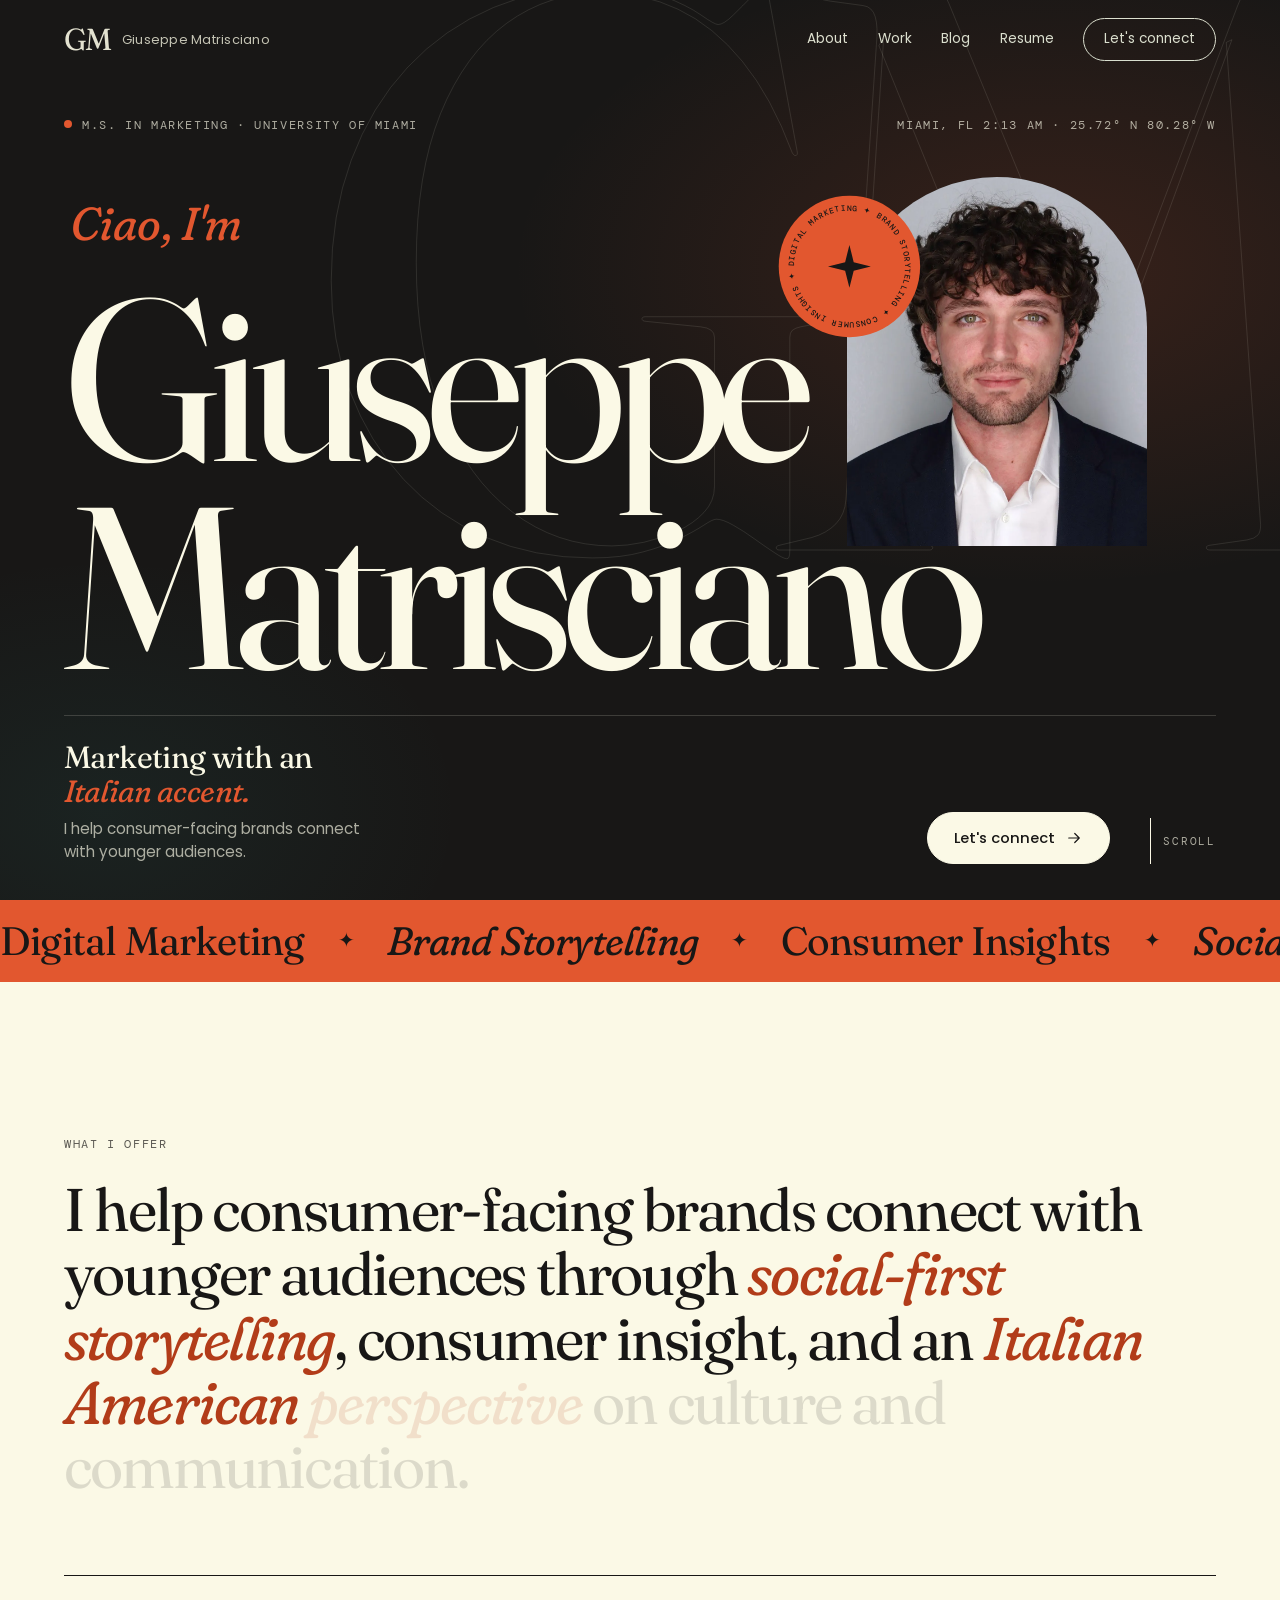
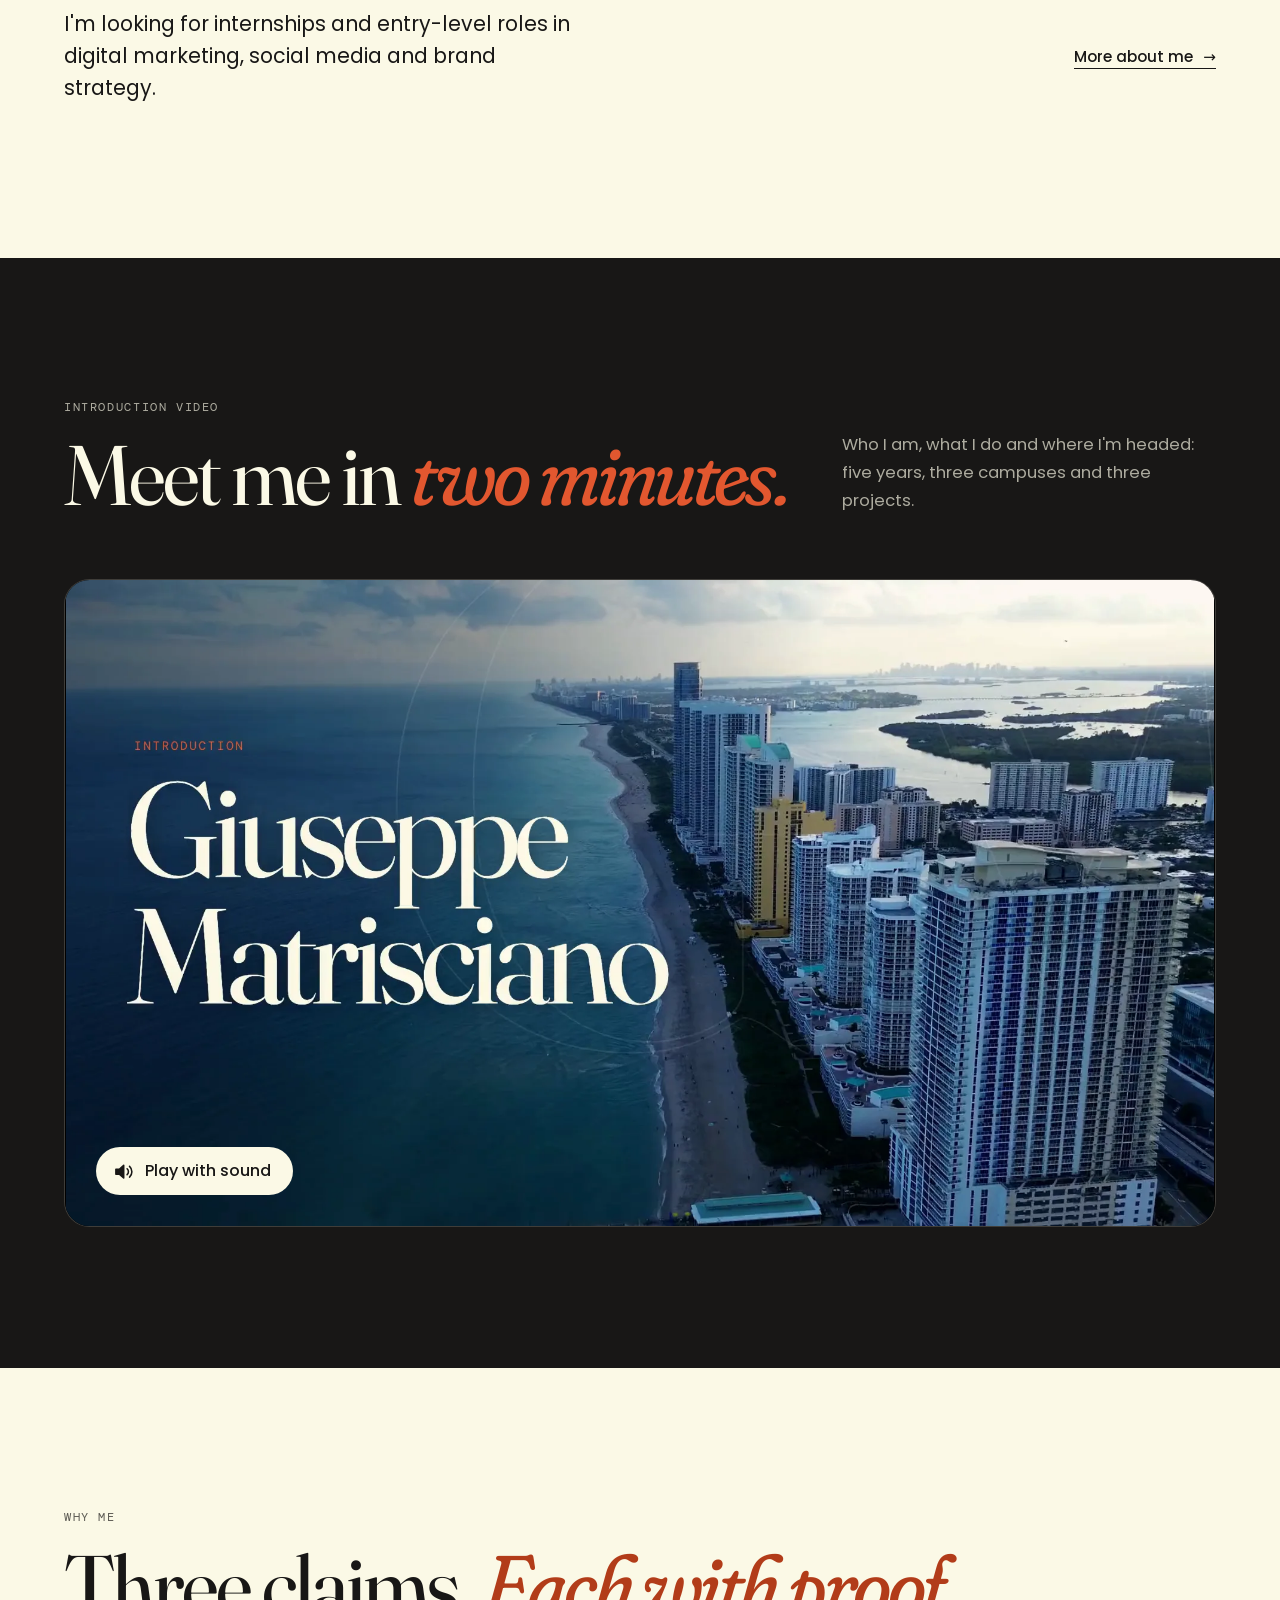
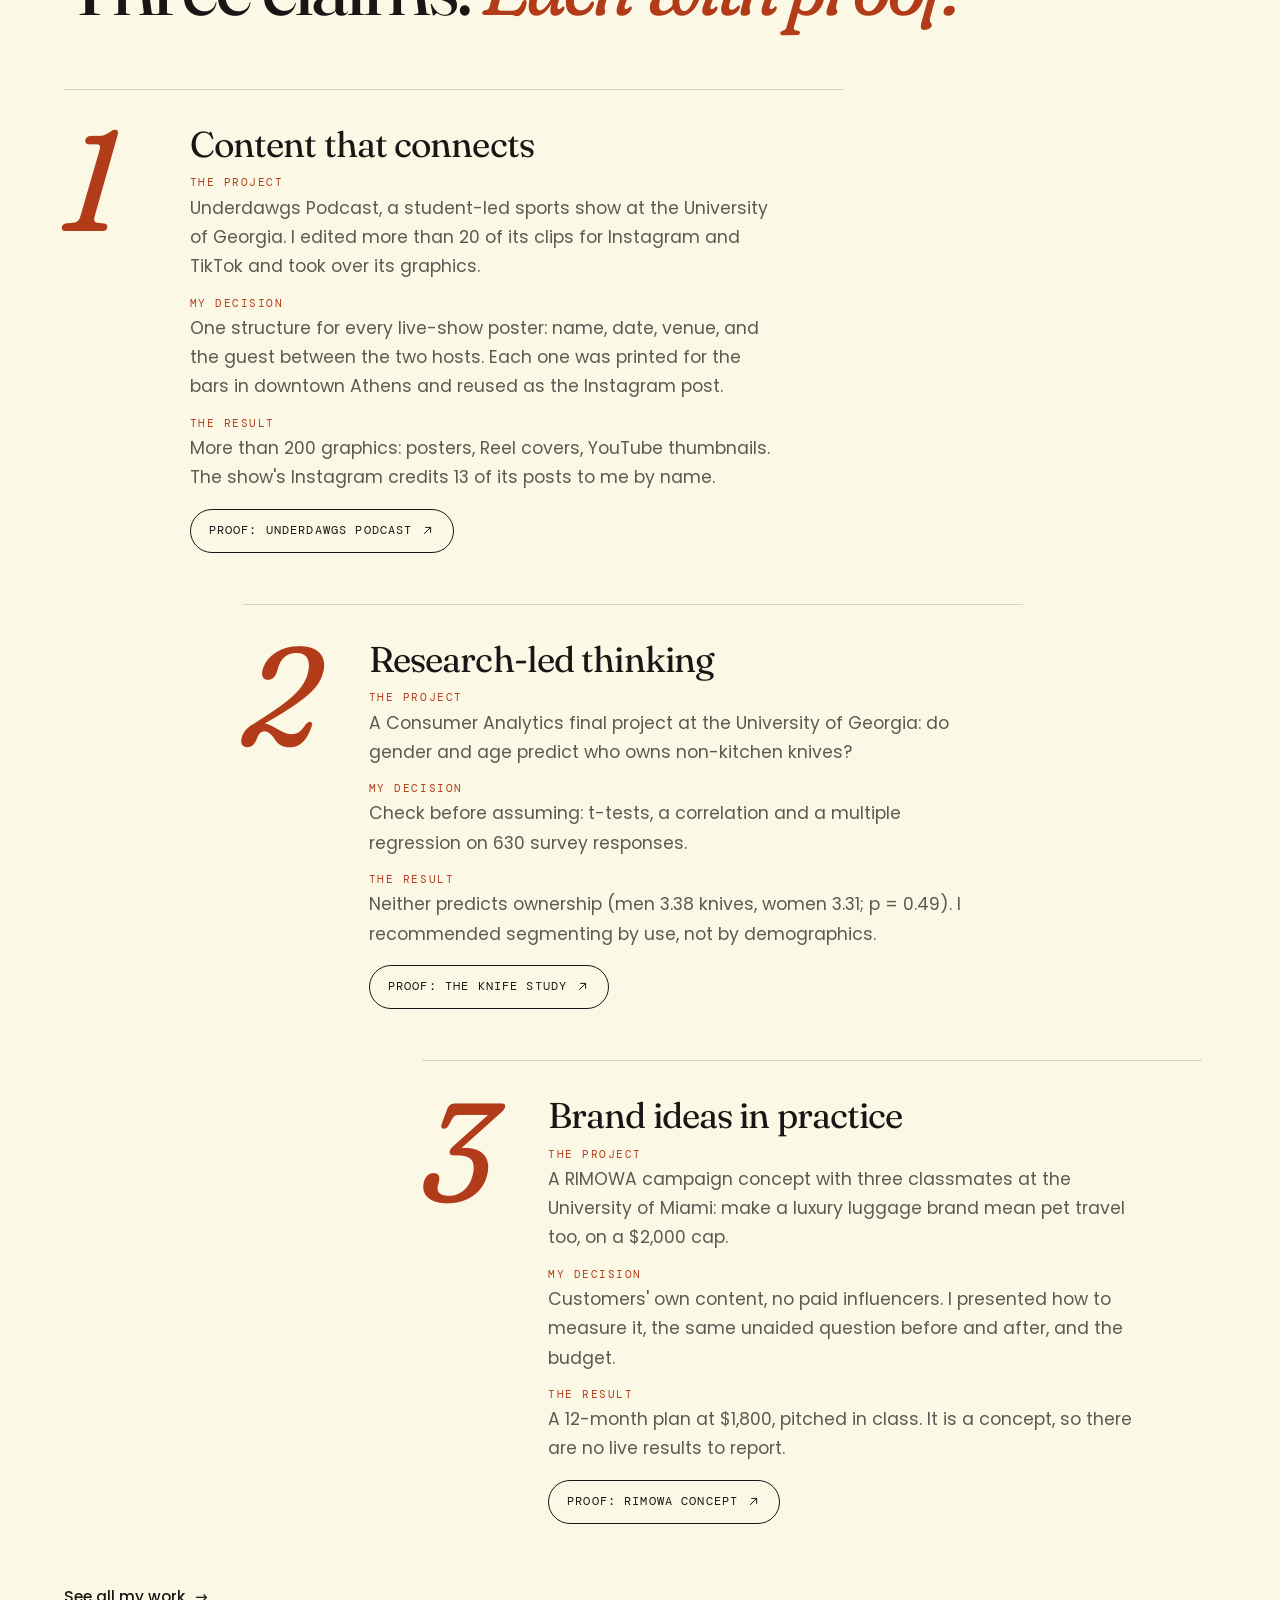
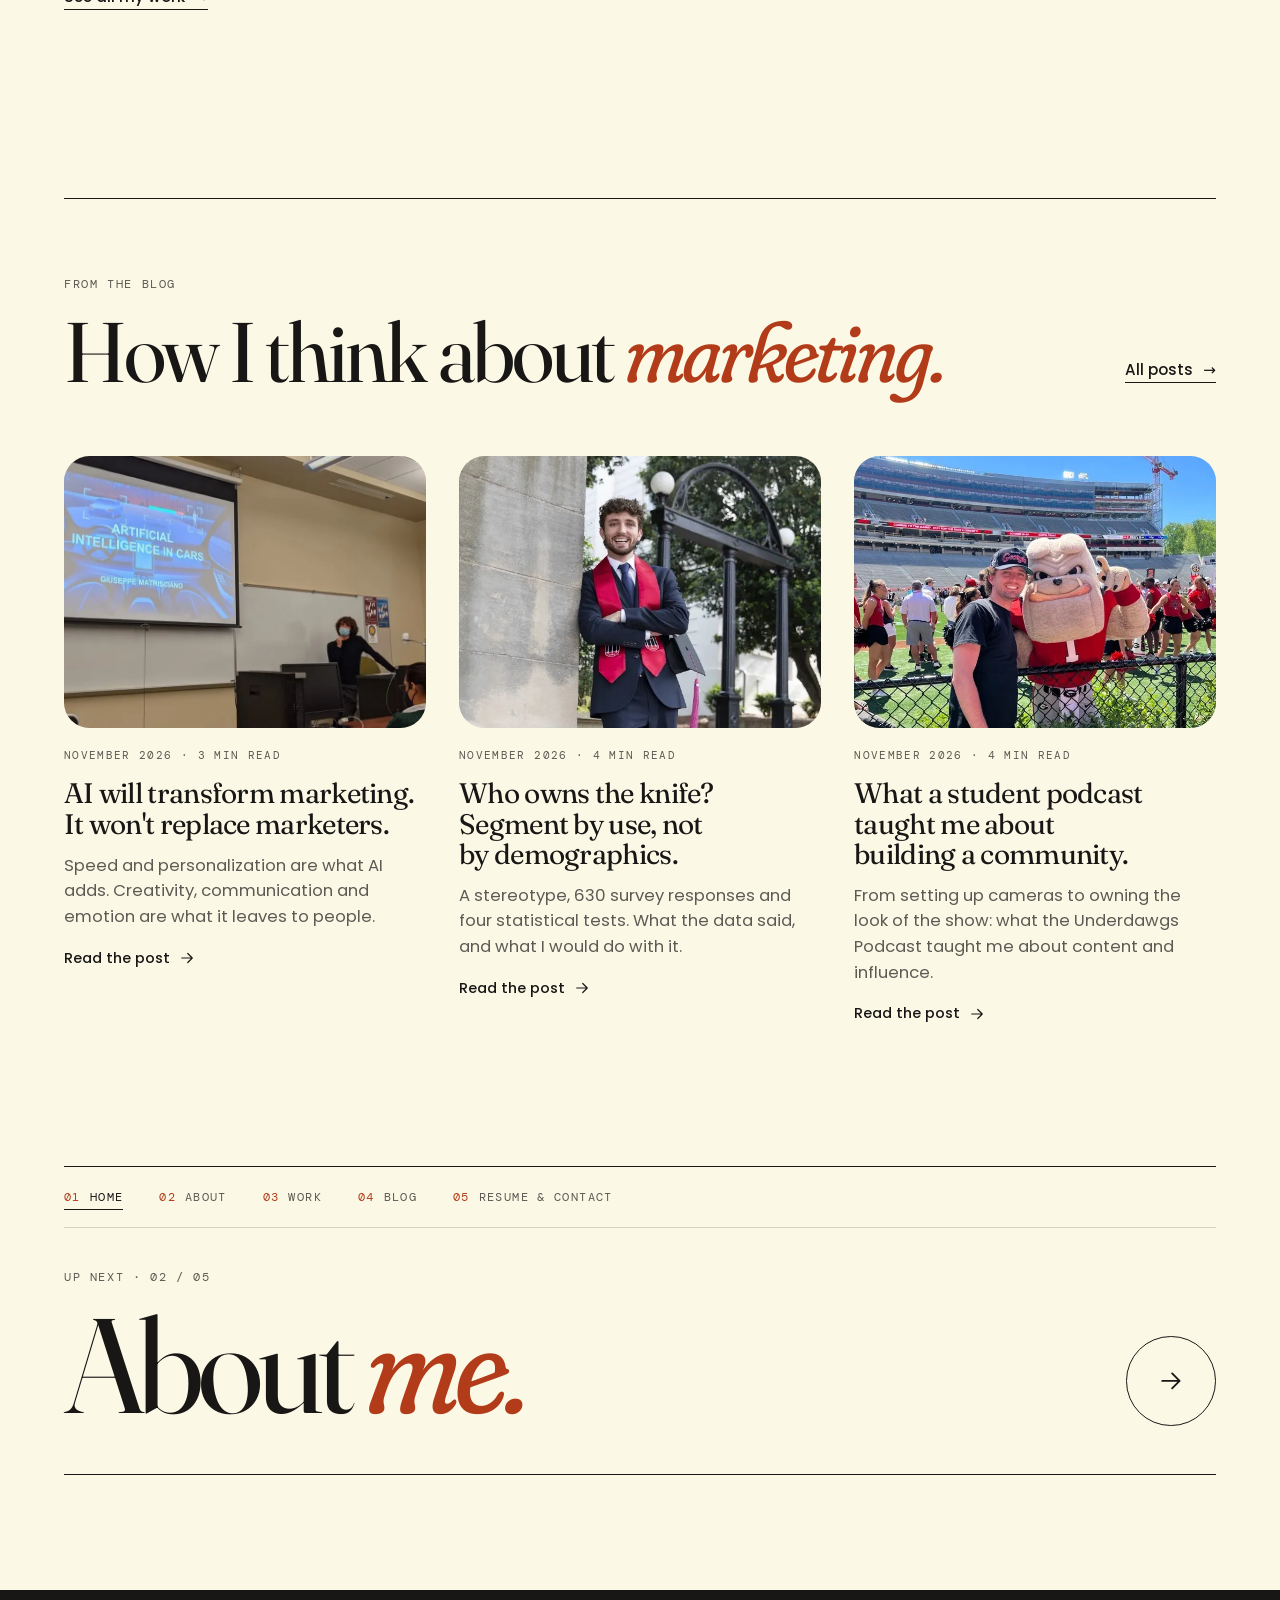
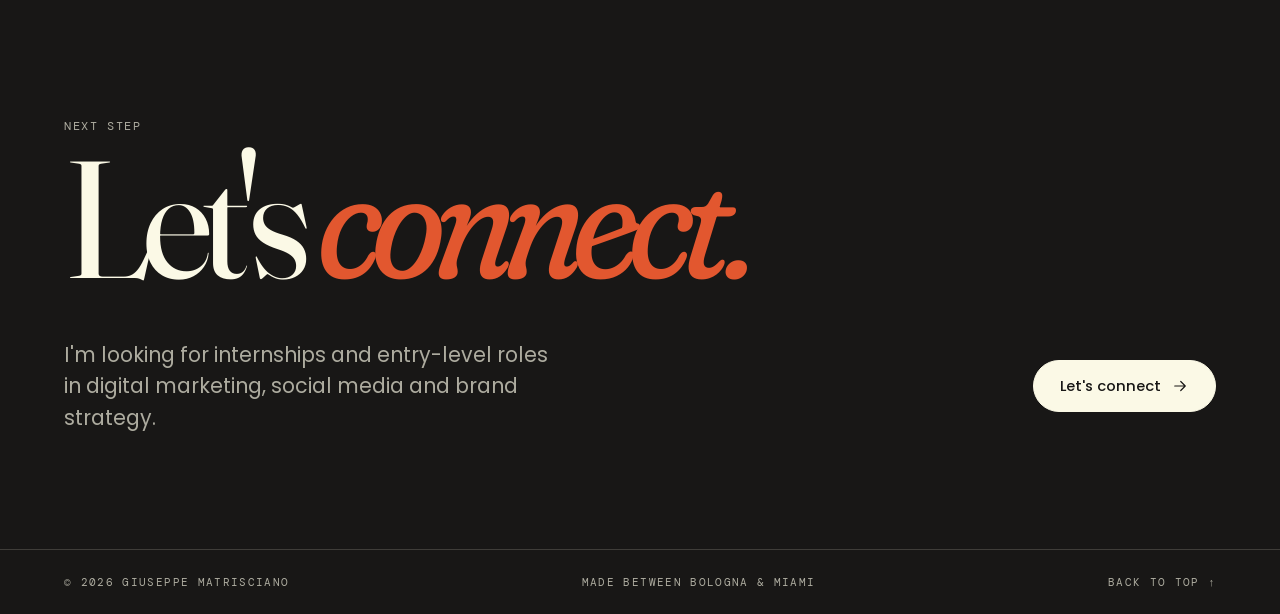
==== commit 752dfe9f: "Show the real room behind Giuseppe in the on-camera video, with a lighter grade and a clearer voice" ====
--- a/index.html
+++ b/index.html
@@ -157,8 +157,8 @@
 					</div>
 					-->
 					<div class="video-frame video-frame--media" id="video-camera">
-						<video id="intro-video" muted loop playsinline preload="metadata" poster="assets/img/giuseppe-matrisciano-on-camera-introduction-poster.webp?v=3" data-full="assets/video/giuseppe-matrisciano-on-camera-introduction.mp4?v=7" aria-label="Giuseppe Matrisciano introduces himself on camera: who he is, who he helps, his five years from Bologna to Miami, a research project, his creative work and the roles he is looking for, in under two minutes, with captions on screen">
-							<source src="assets/video/giuseppe-matrisciano-on-camera-introduction-preview.mp4?v=6" type="video/mp4">
+						<video id="intro-video" muted loop playsinline preload="metadata" poster="assets/img/giuseppe-matrisciano-on-camera-introduction-poster.webp?v=3" data-full="assets/video/giuseppe-matrisciano-on-camera-introduction.mp4?v=8" aria-label="Giuseppe Matrisciano introduces himself on camera: who he is, who he helps, his five years from Bologna to Miami, a research project, his creative work and the roles he is looking for, in under two minutes, with captions on screen">
+							<source src="assets/video/giuseppe-matrisciano-on-camera-introduction-preview.mp4?v=7" type="video/mp4">
 						</video>
 						<button class="video-sound" type="button"><svg viewBox="0 0 24 24" aria-hidden="true"><path d="M4 9.500v5h3.500L12 18.500v-13L7.500 9.500z"/><path d="M15.500 9a4 4 0 0 1 0 6M18 6.500a7.500 7.500 0 0 1 0 11"/></svg>Play with sound</button>
 						<button class="video-size" type="button" aria-label="Full screen" hidden><svg class="ico-open" viewBox="0 0 24 24" aria-hidden="true"><path d="M4 9V4h5M20 9V4h-5M4 15v5h5M20 15v5h-5"/></svg><svg class="ico-close" viewBox="0 0 24 24" aria-hidden="true"><path d="M6 6l12 12M18 6L6 18"/></svg></button>
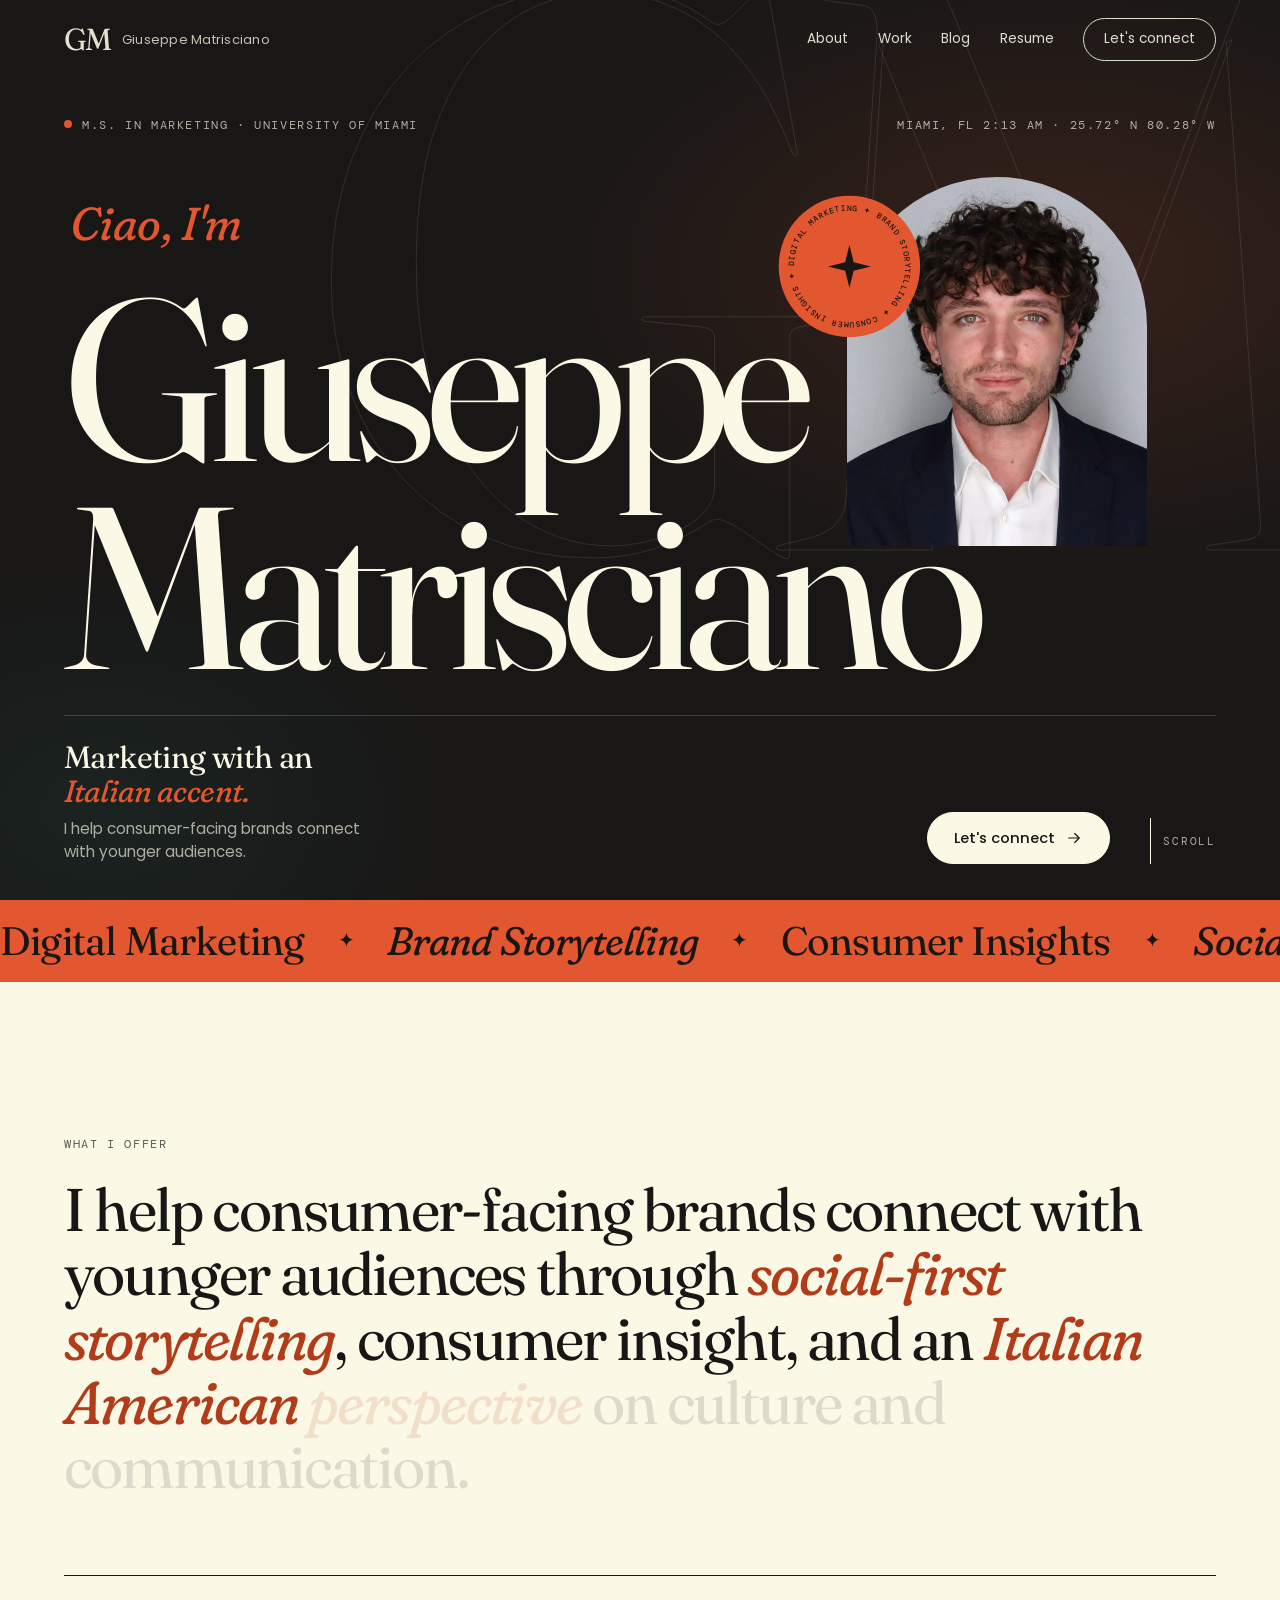
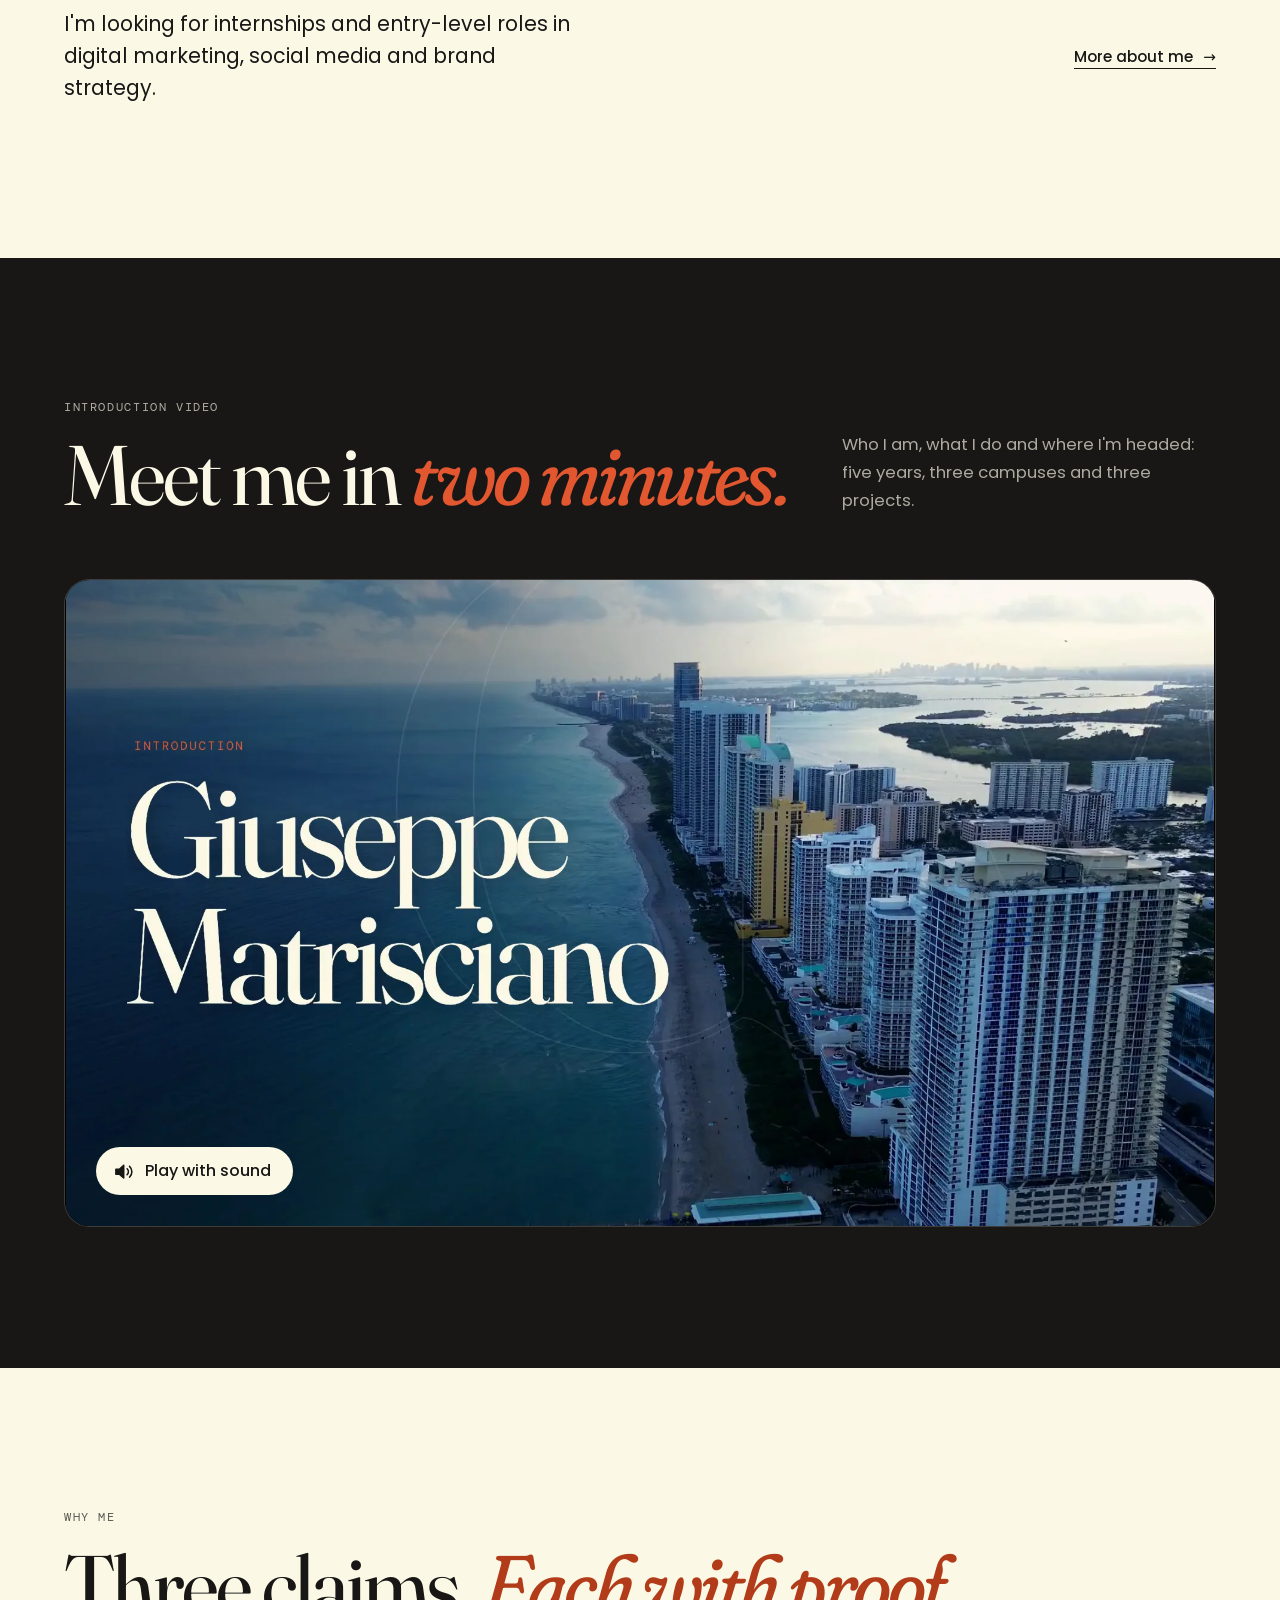
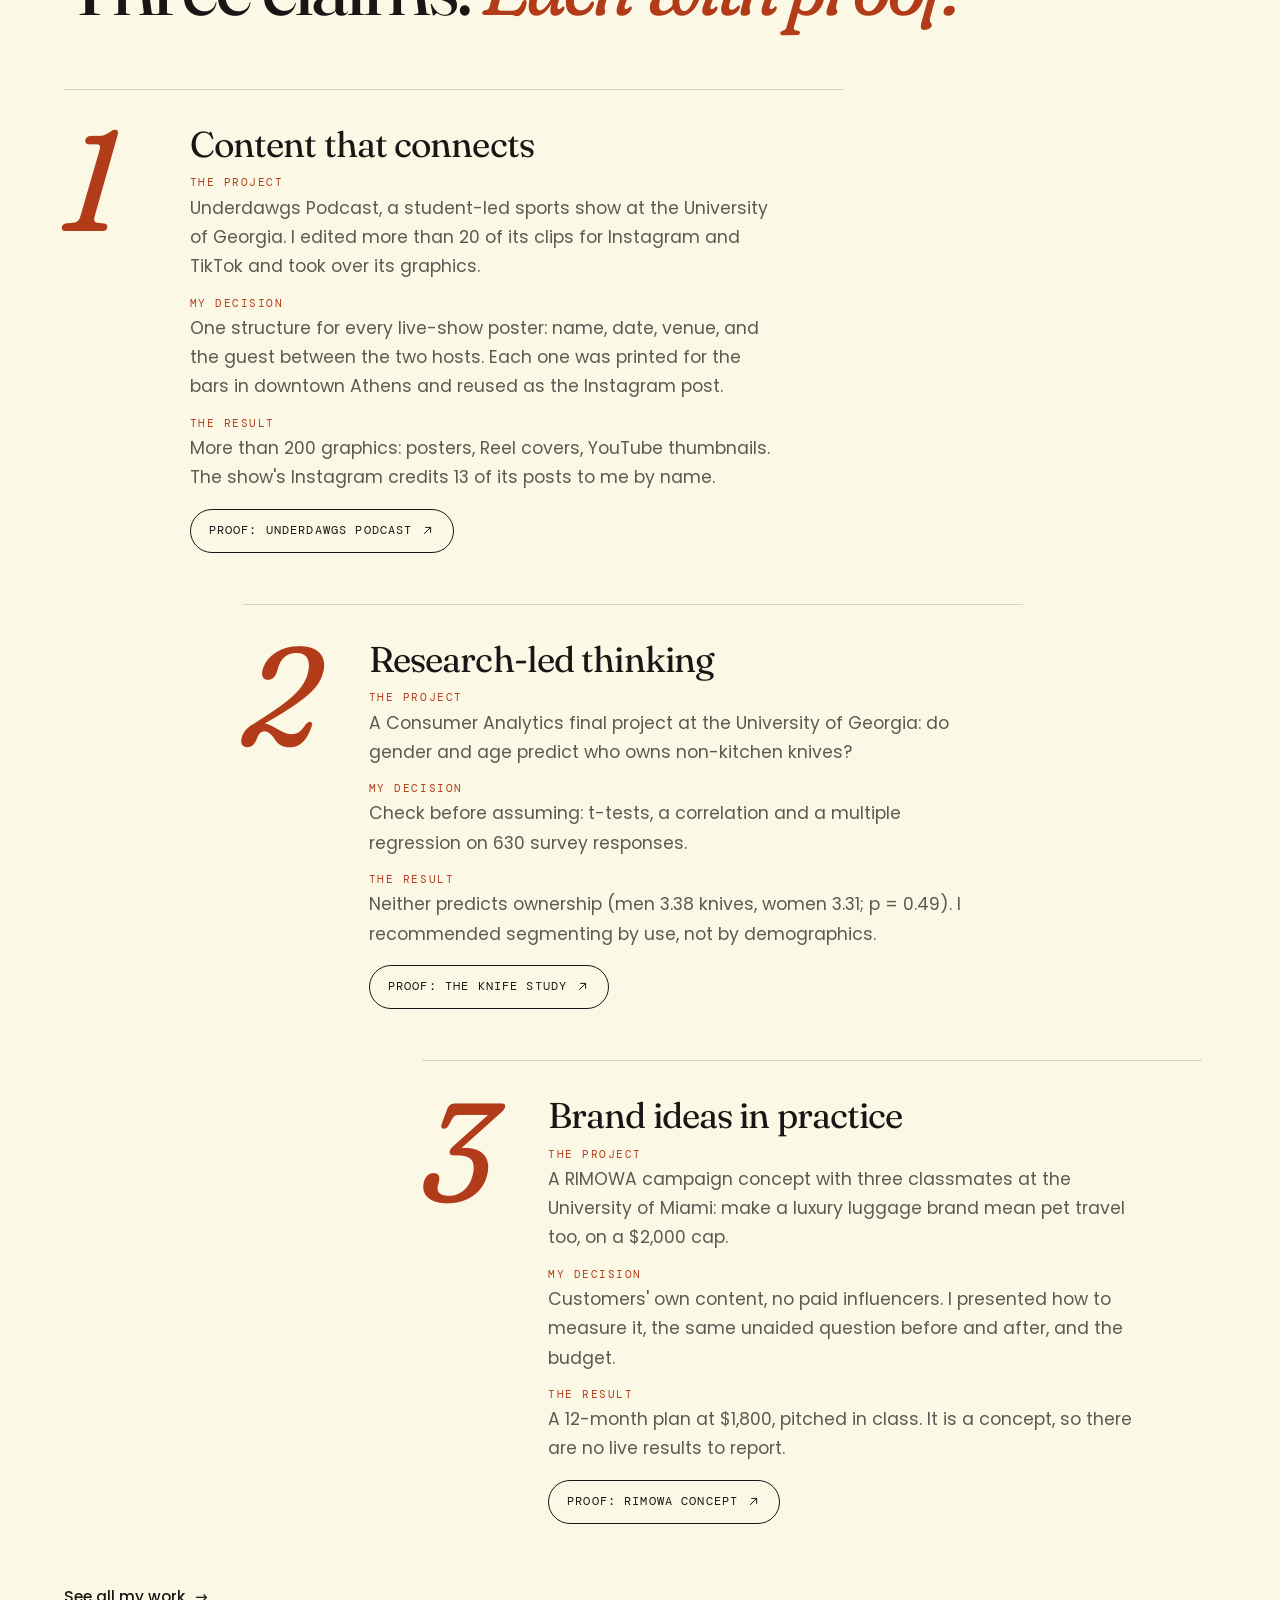
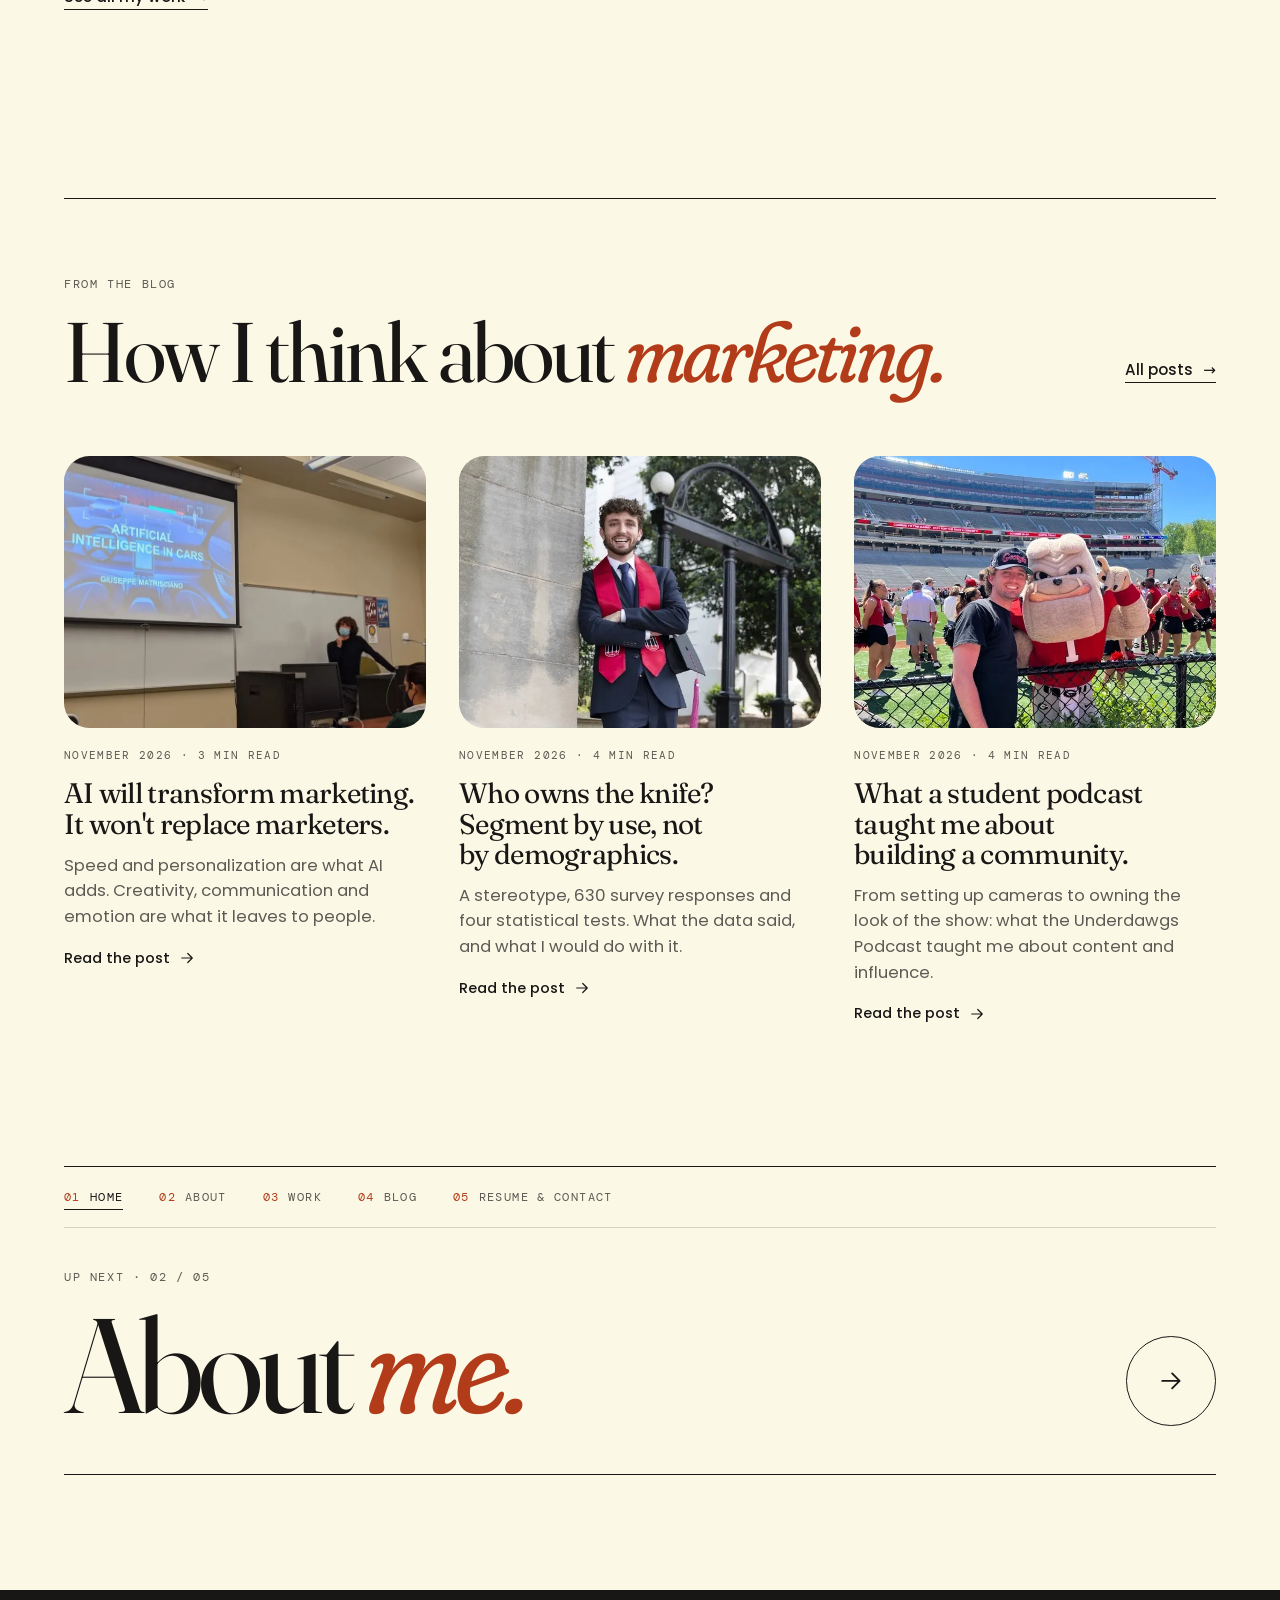
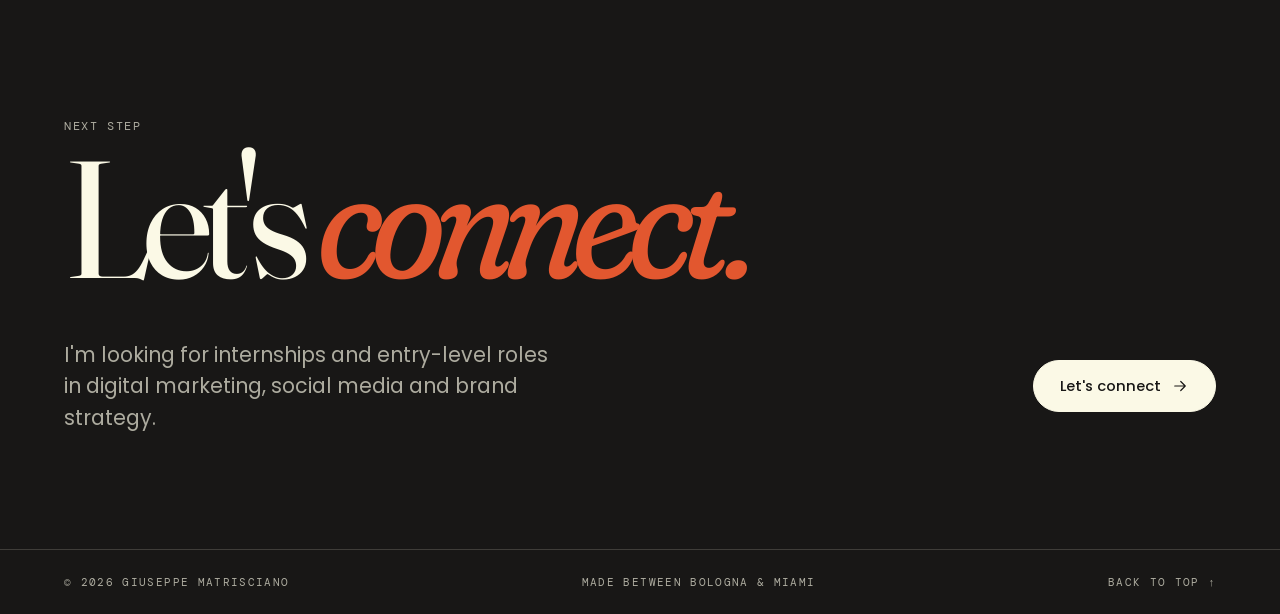
==== commit 40e55630: "Remake the on-camera video from the original 4K file at full resolution, with natural hair edges" ====
--- a/index.html
+++ b/index.html
@@ -157,8 +157,8 @@
 					</div>
 					-->
 					<div class="video-frame video-frame--media" id="video-camera">
-						<video id="intro-video" muted loop playsinline preload="metadata" poster="assets/img/giuseppe-matrisciano-on-camera-introduction-poster.webp?v=3" data-full="assets/video/giuseppe-matrisciano-on-camera-introduction.mp4?v=8" aria-label="Giuseppe Matrisciano introduces himself on camera: who he is, who he helps, his five years from Bologna to Miami, a research project, his creative work and the roles he is looking for, in under two minutes, with captions on screen">
-							<source src="assets/video/giuseppe-matrisciano-on-camera-introduction-preview.mp4?v=7" type="video/mp4">
+						<video id="intro-video" muted loop playsinline preload="metadata" poster="assets/img/giuseppe-matrisciano-on-camera-introduction-poster.webp?v=4" data-full="assets/video/giuseppe-matrisciano-on-camera-introduction.mp4?v=10" aria-label="Giuseppe Matrisciano introduces himself on camera: who he is, who he helps, his five years from Bologna to Miami, a research project, his creative work and the roles he is looking for, in under two minutes, with captions on screen">
+							<source src="assets/video/giuseppe-matrisciano-on-camera-introduction-preview.mp4?v=9" type="video/mp4">
 						</video>
 						<button class="video-sound" type="button"><svg viewBox="0 0 24 24" aria-hidden="true"><path d="M4 9.500v5h3.500L12 18.500v-13L7.500 9.500z"/><path d="M15.500 9a4 4 0 0 1 0 6M18 6.500a7.500 7.500 0 0 1 0 11"/></svg>Play with sound</button>
 						<button class="video-size" type="button" aria-label="Full screen" hidden><svg class="ico-open" viewBox="0 0 24 24" aria-hidden="true"><path d="M4 9V4h5M20 9V4h-5M4 15v5h5M20 15v5h-5"/></svg><svg class="ico-close" viewBox="0 0 24 24" aria-hidden="true"><path d="M6 6l12 12M18 6L6 18"/></svg></button>
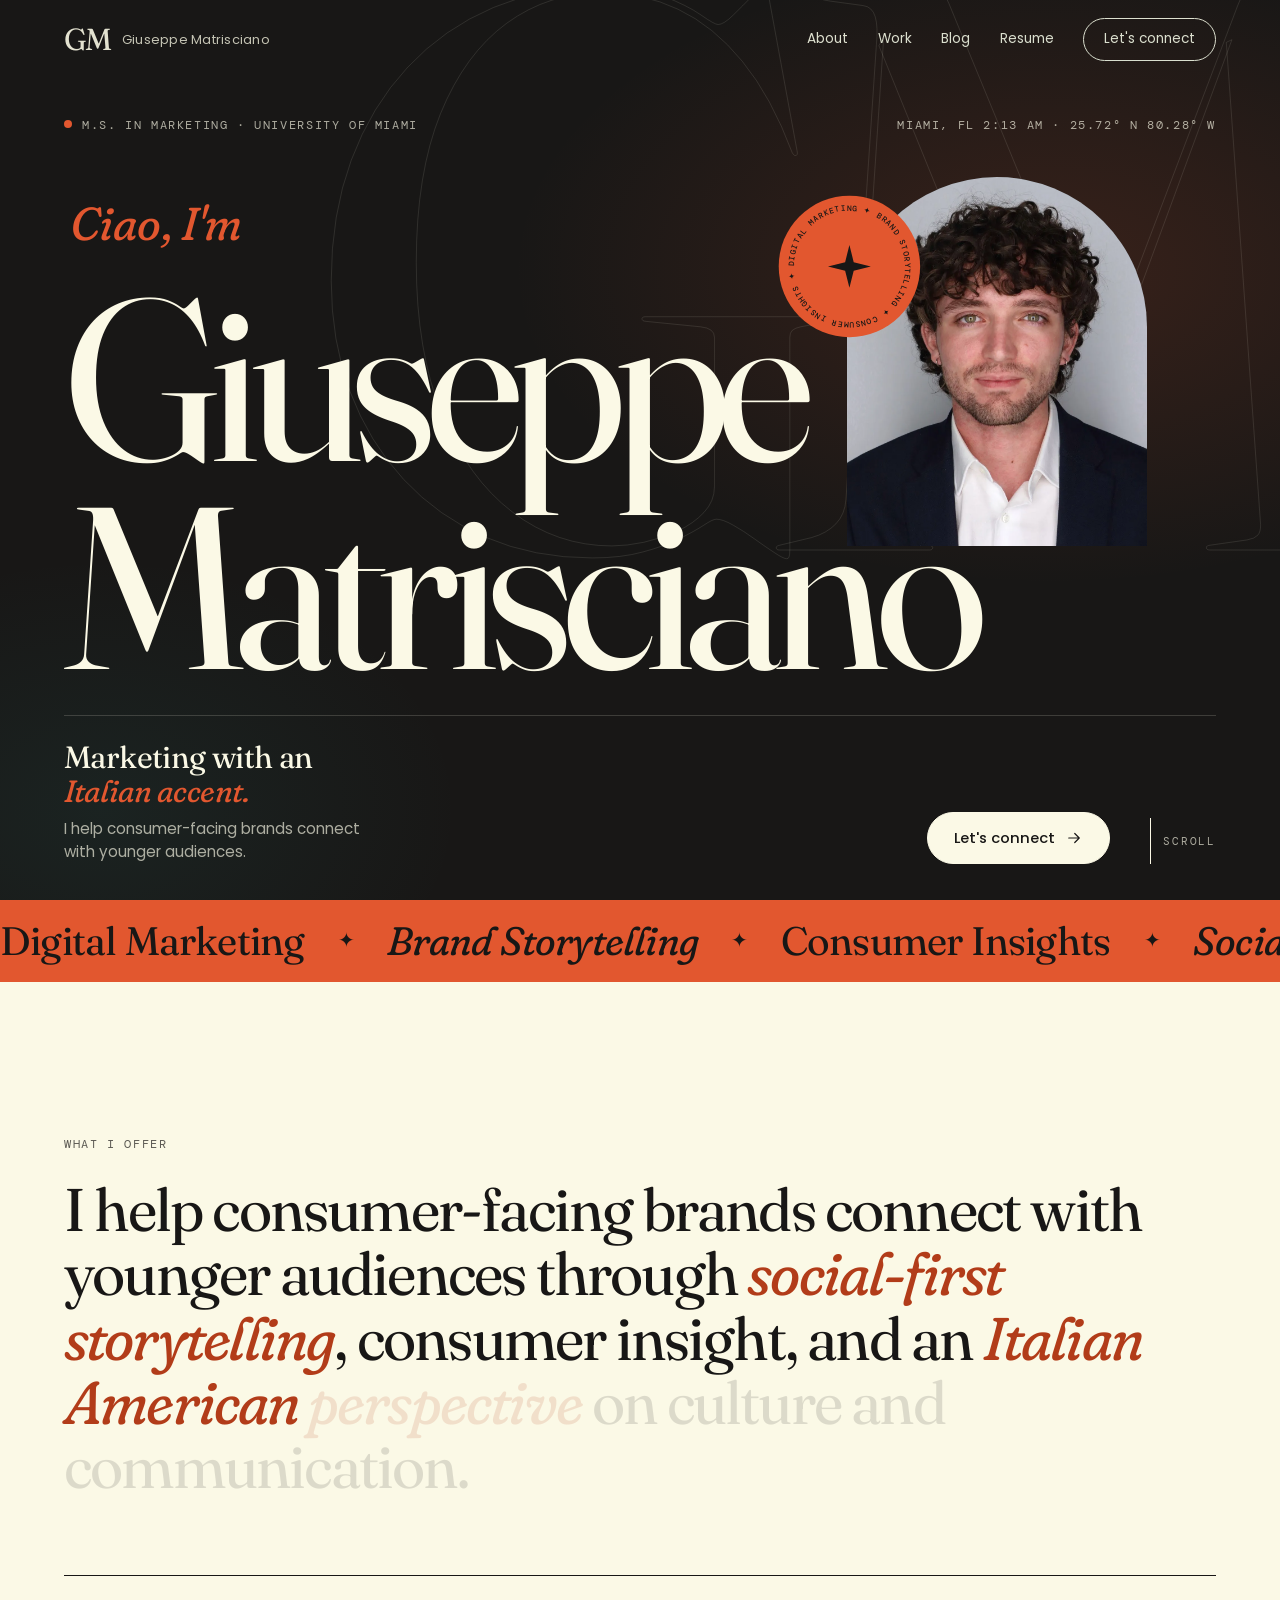
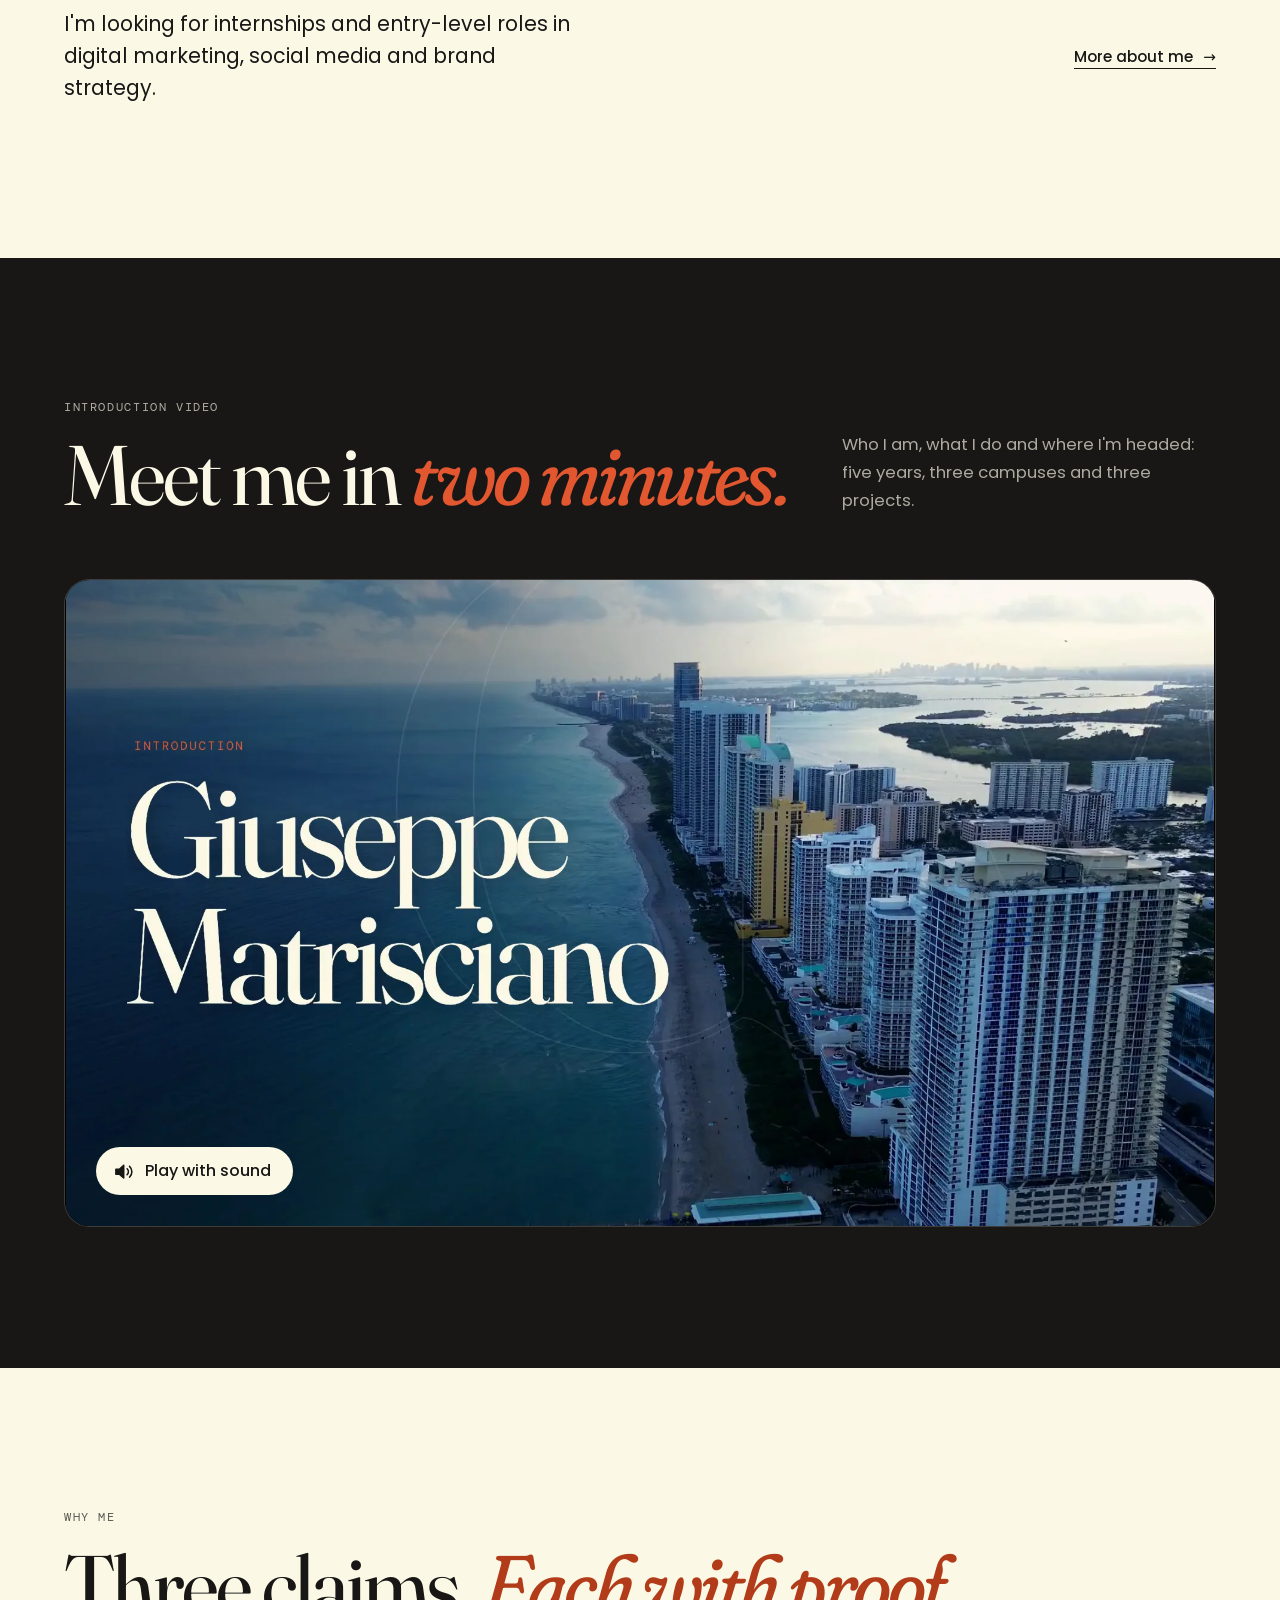
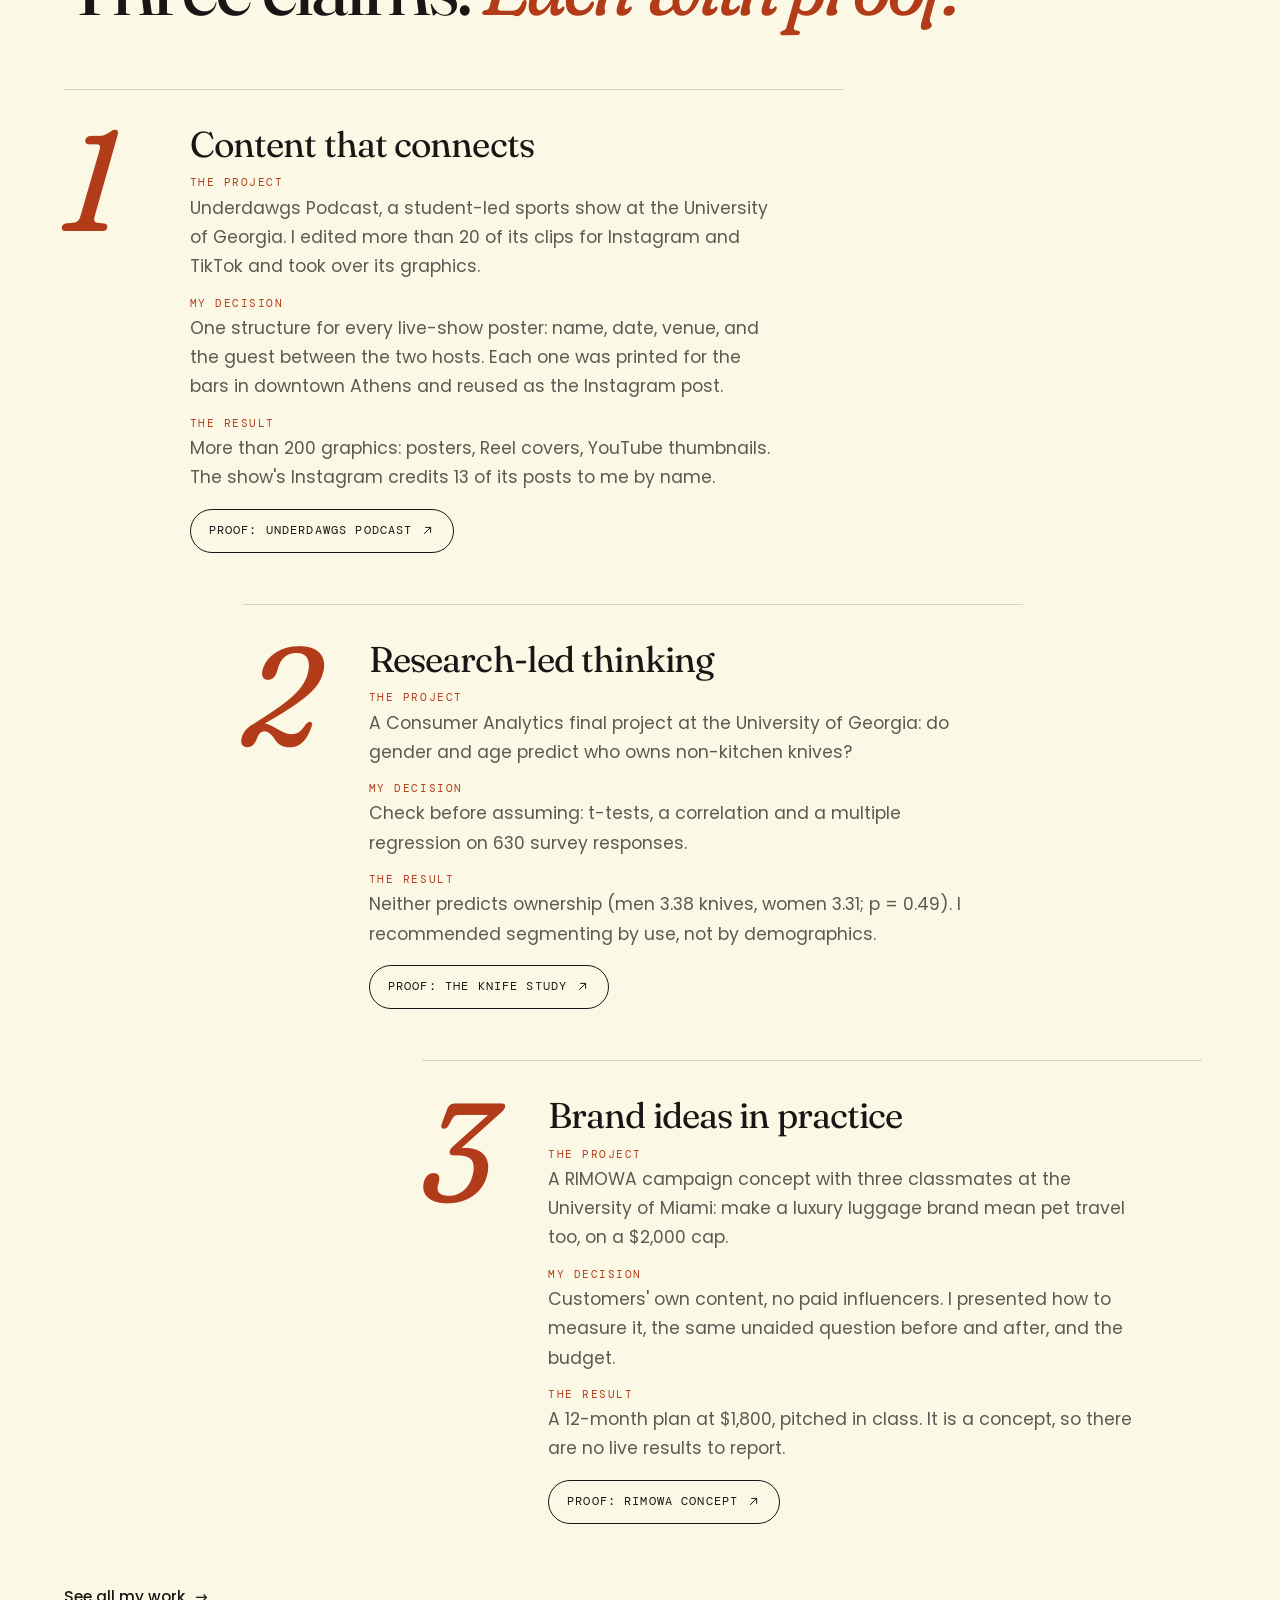
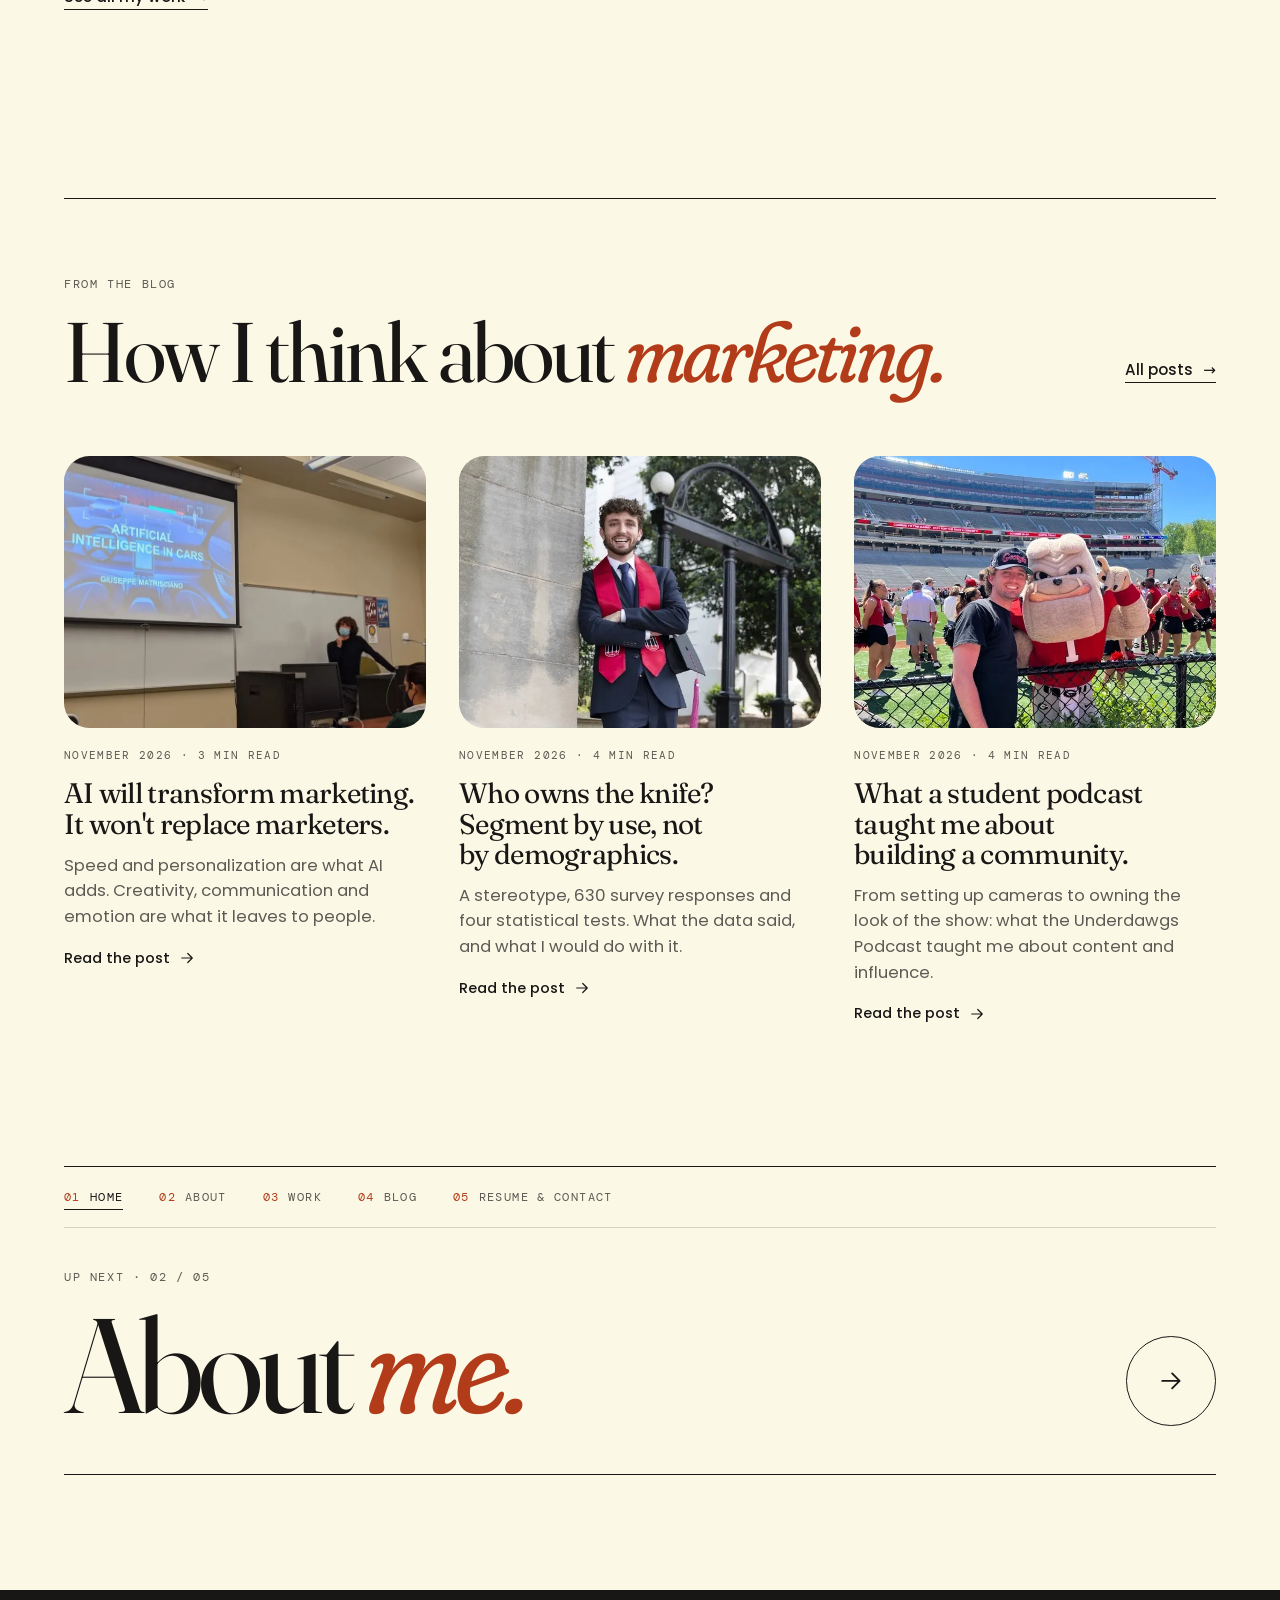
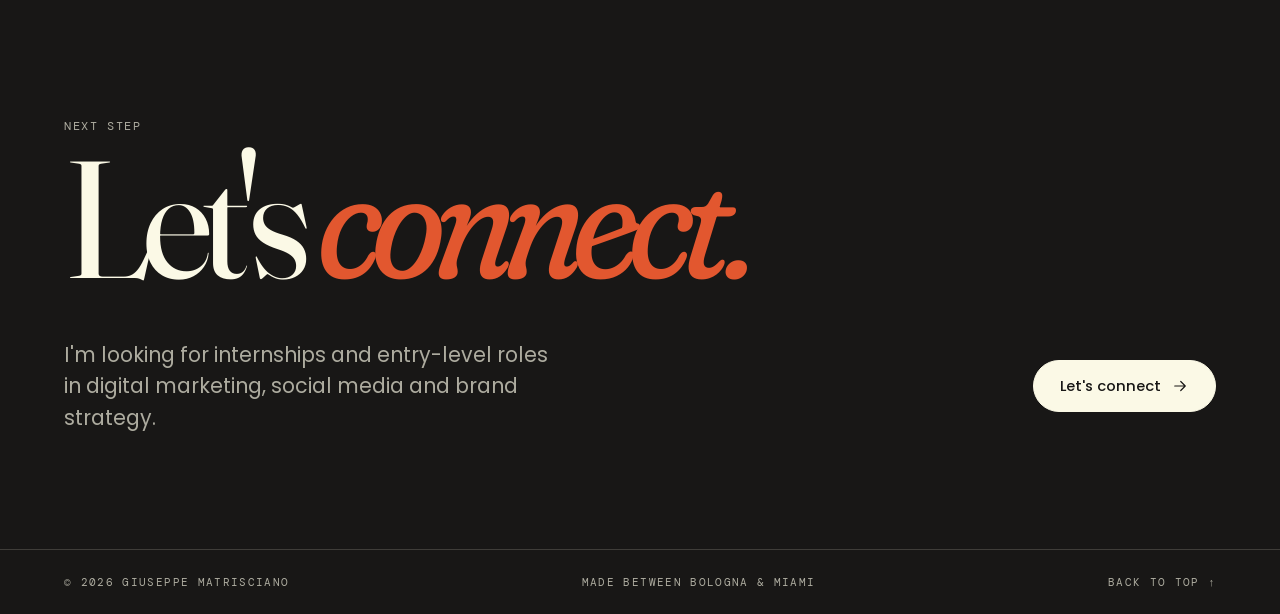
==== commit 21152c7e: "Tone down the lamp's yellow light on the wall and on Giuseppe's hair in the on-camera video" ====
--- a/index.html
+++ b/index.html
@@ -157,8 +157,8 @@
 					</div>
 					-->
 					<div class="video-frame video-frame--media" id="video-camera">
-						<video id="intro-video" muted loop playsinline preload="metadata" poster="assets/img/giuseppe-matrisciano-on-camera-introduction-poster.webp?v=4" data-full="assets/video/giuseppe-matrisciano-on-camera-introduction.mp4?v=10" aria-label="Giuseppe Matrisciano introduces himself on camera: who he is, who he helps, his five years from Bologna to Miami, a research project, his creative work and the roles he is looking for, in under two minutes, with captions on screen">
-							<source src="assets/video/giuseppe-matrisciano-on-camera-introduction-preview.mp4?v=9" type="video/mp4">
+						<video id="intro-video" muted loop playsinline preload="metadata" poster="assets/img/giuseppe-matrisciano-on-camera-introduction-poster.webp?v=4" data-full="assets/video/giuseppe-matrisciano-on-camera-introduction.mp4?v=11" aria-label="Giuseppe Matrisciano introduces himself on camera: who he is, who he helps, his five years from Bologna to Miami, a research project, his creative work and the roles he is looking for, in under two minutes, with captions on screen">
+							<source src="assets/video/giuseppe-matrisciano-on-camera-introduction-preview.mp4?v=10" type="video/mp4">
 						</video>
 						<button class="video-sound" type="button"><svg viewBox="0 0 24 24" aria-hidden="true"><path d="M4 9.500v5h3.500L12 18.500v-13L7.500 9.500z"/><path d="M15.500 9a4 4 0 0 1 0 6M18 6.500a7.500 7.500 0 0 1 0 11"/></svg>Play with sound</button>
 						<button class="video-size" type="button" aria-label="Full screen" hidden><svg class="ico-open" viewBox="0 0 24 24" aria-hidden="true"><path d="M4 9V4h5M20 9V4h-5M4 15v5h5M20 15v5h-5"/></svg><svg class="ico-close" viewBox="0 0 24 24" aria-hidden="true"><path d="M6 6l12 12M18 6L6 18"/></svg></button>
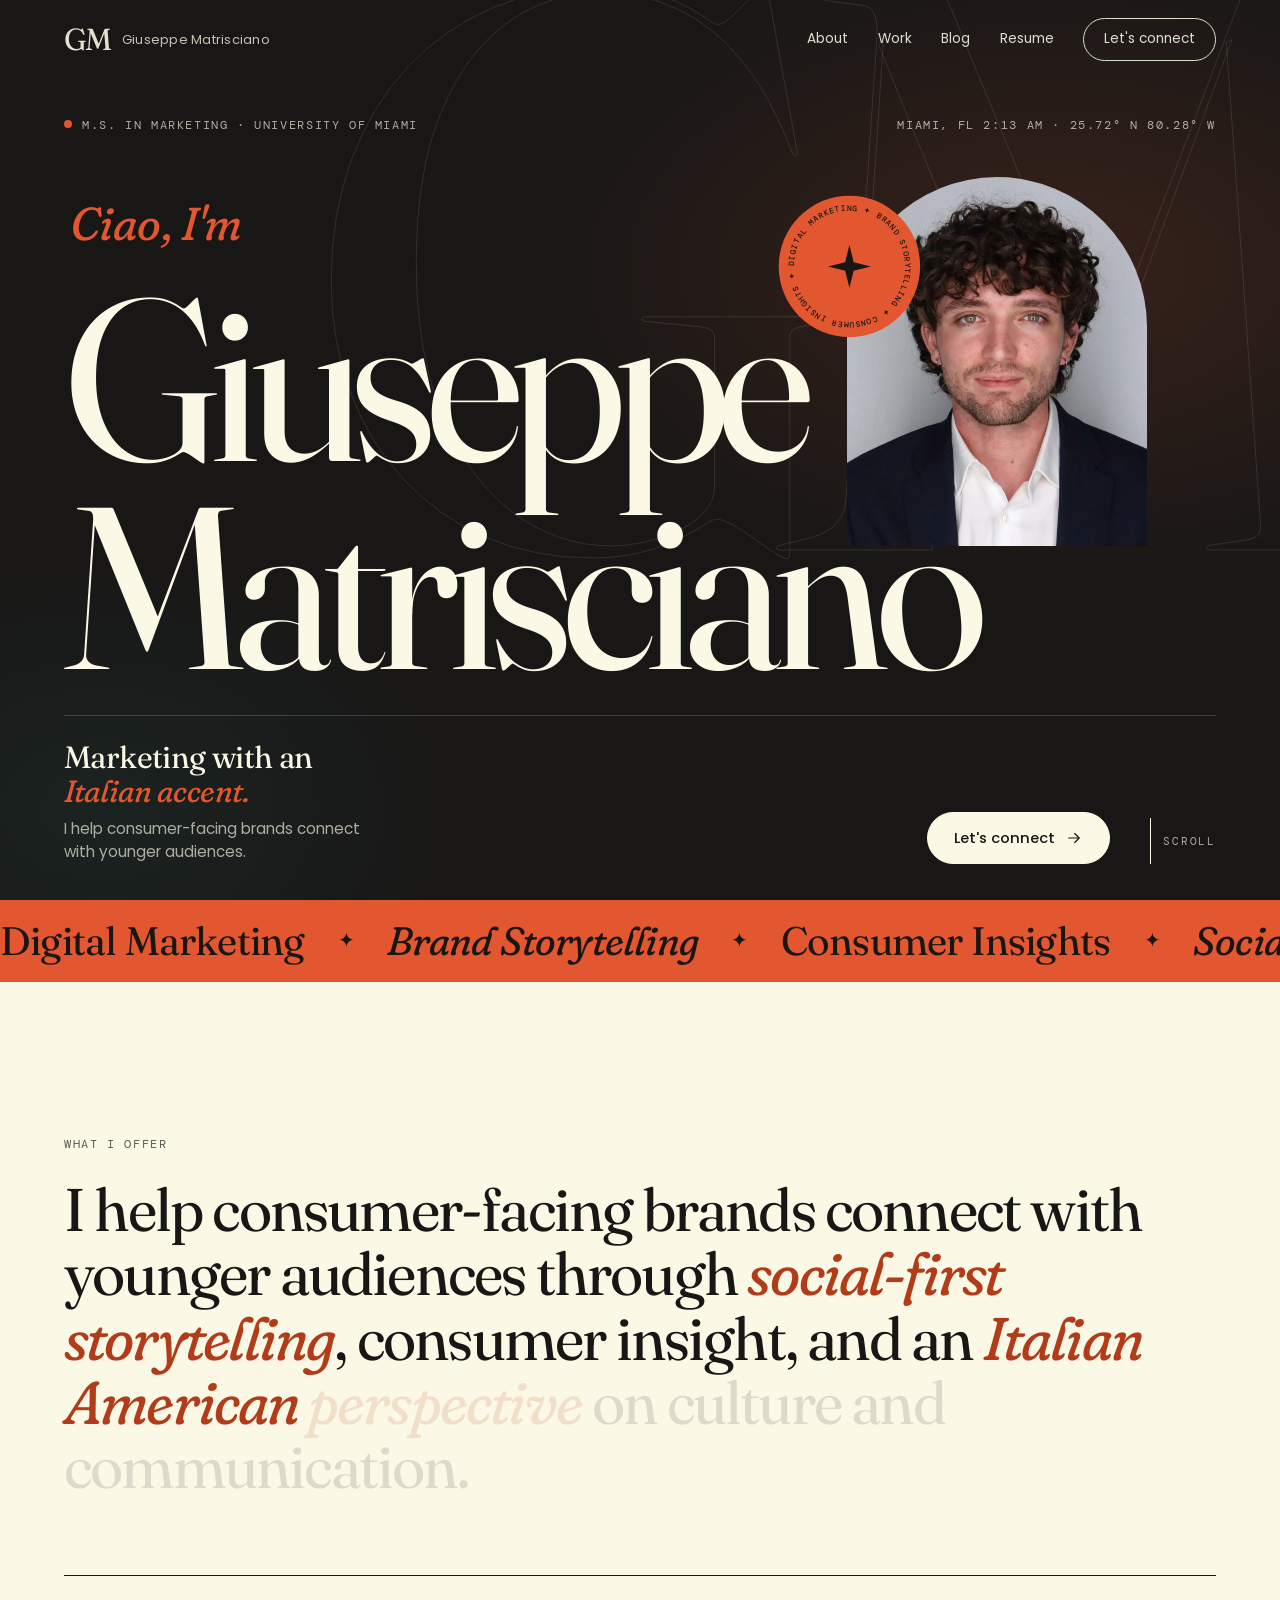
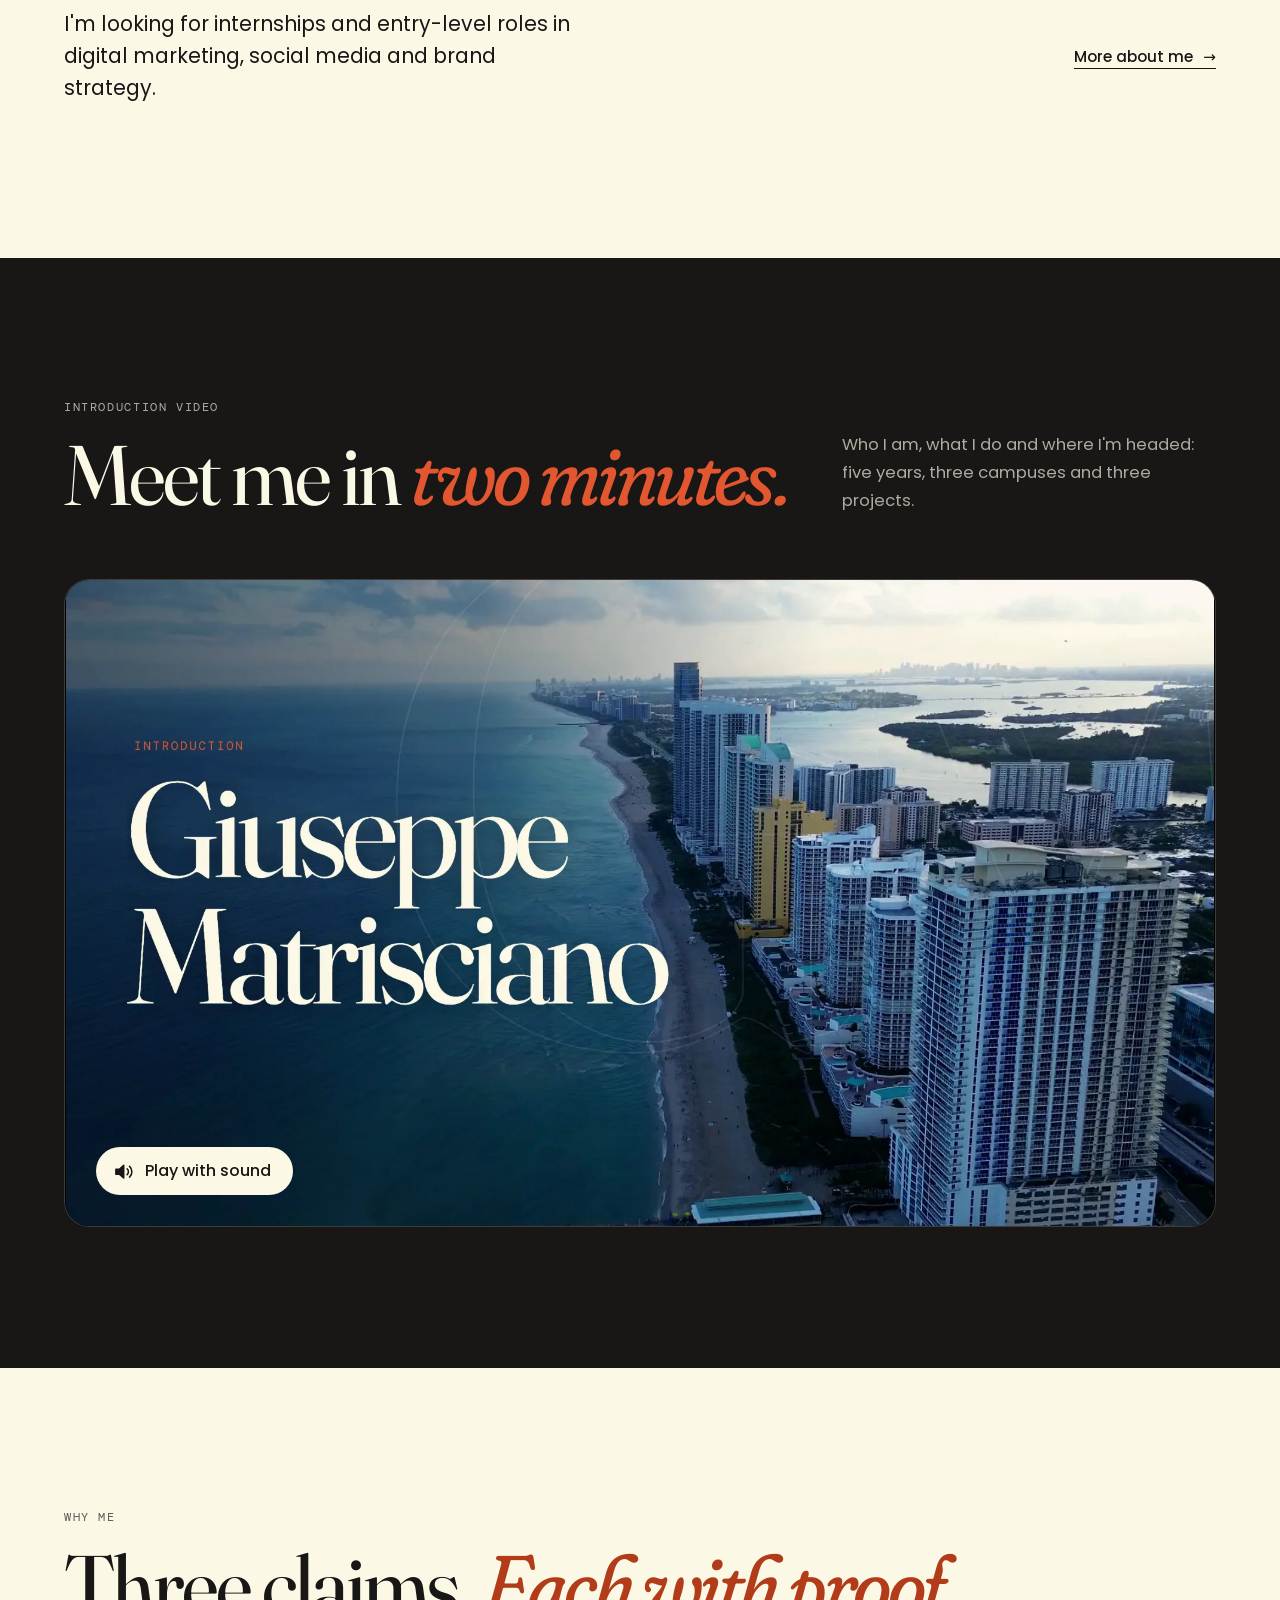
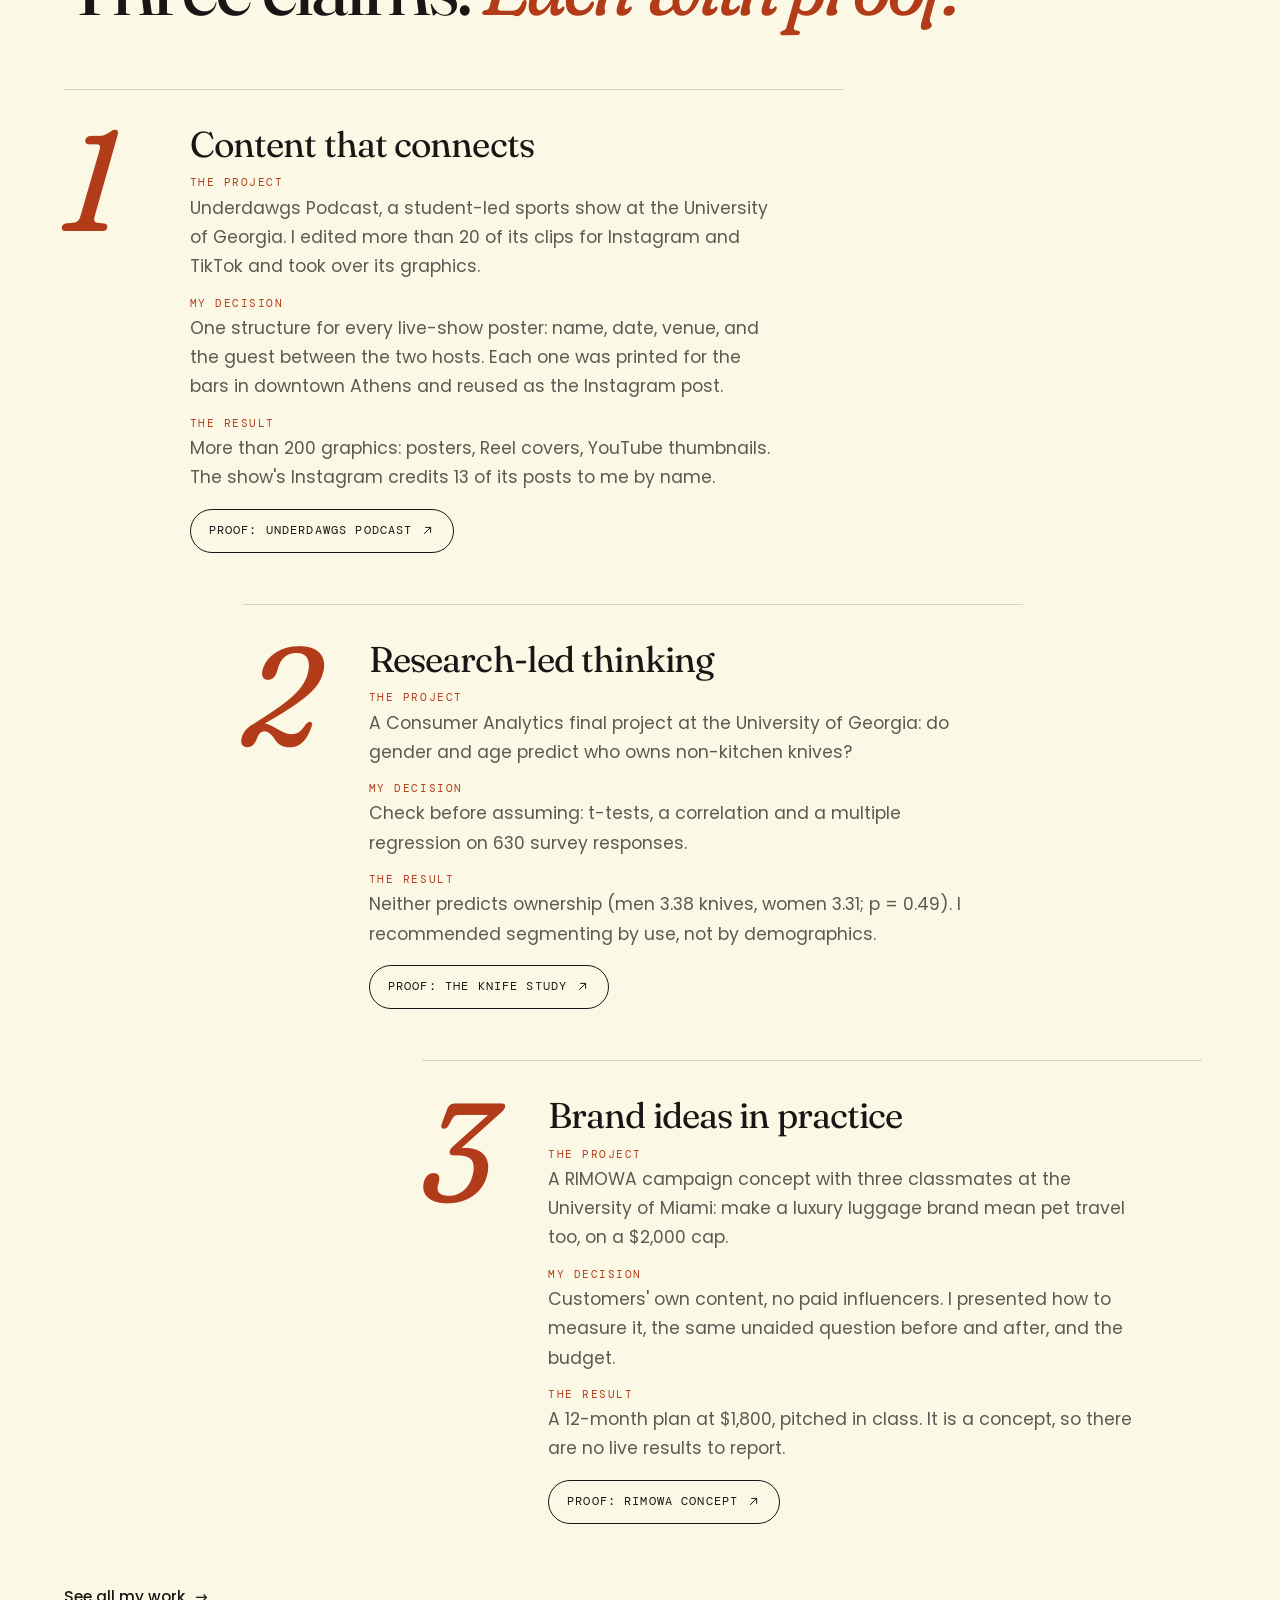
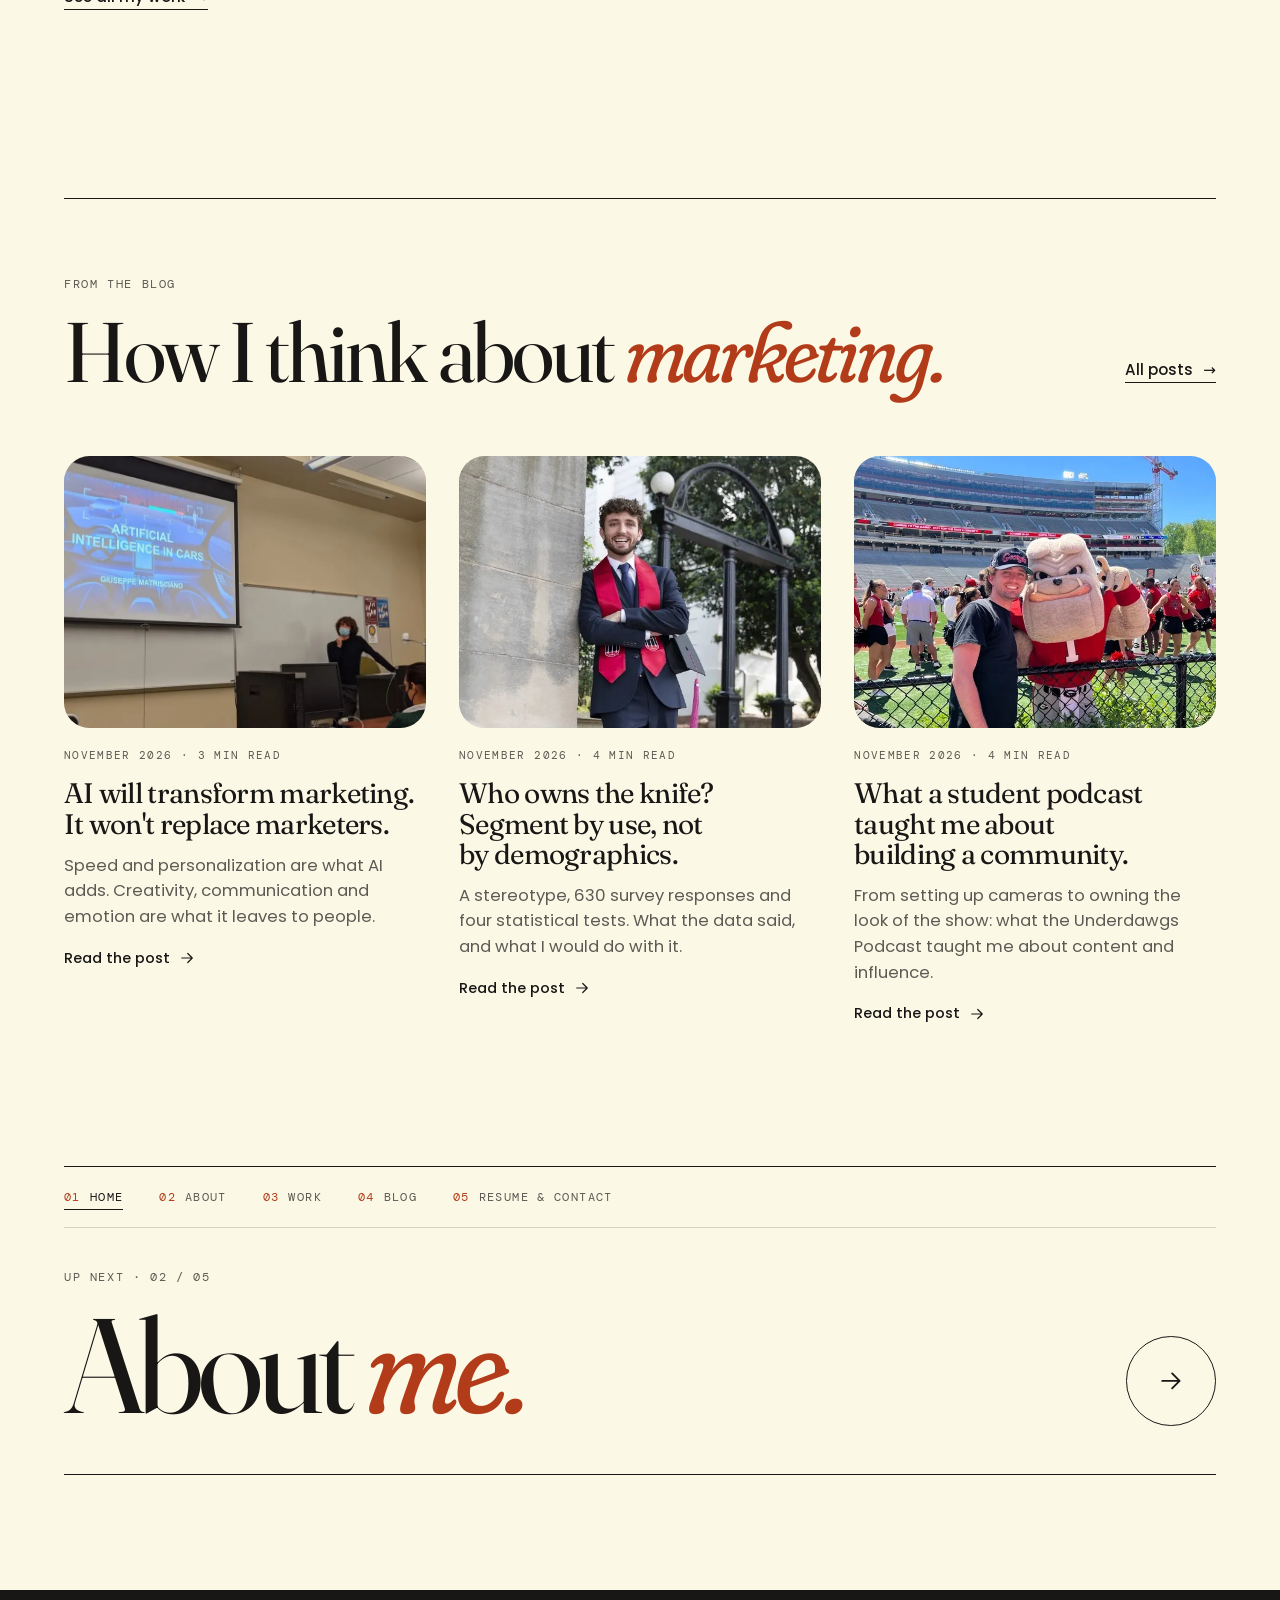
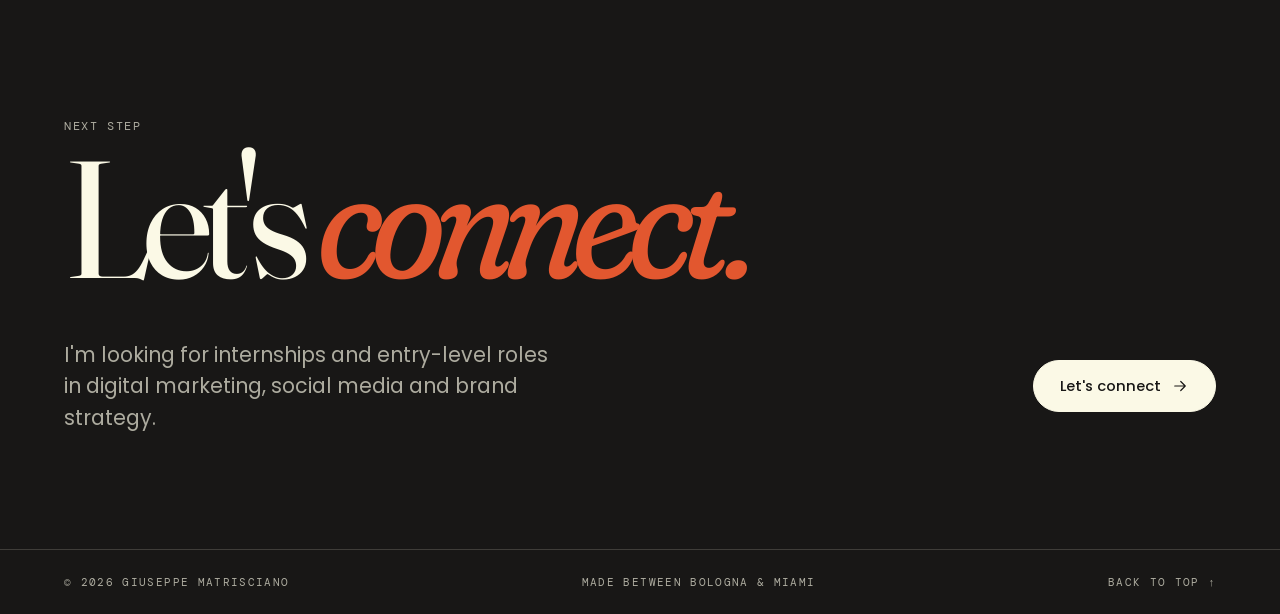
==== commit ee4da037: "Clean the noise in the on-camera video, steady the wall behind Giuseppe's ear and frame him a little" ====
--- a/index.html
+++ b/index.html
@@ -157,8 +157,8 @@
 					</div>
 					-->
 					<div class="video-frame video-frame--media" id="video-camera">
-						<video id="intro-video" muted loop playsinline preload="metadata" poster="assets/img/giuseppe-matrisciano-on-camera-introduction-poster.webp?v=4" data-full="assets/video/giuseppe-matrisciano-on-camera-introduction.mp4?v=11" aria-label="Giuseppe Matrisciano introduces himself on camera: who he is, who he helps, his five years from Bologna to Miami, a research project, his creative work and the roles he is looking for, in under two minutes, with captions on screen">
-							<source src="assets/video/giuseppe-matrisciano-on-camera-introduction-preview.mp4?v=10" type="video/mp4">
+						<video id="intro-video" muted loop playsinline preload="metadata" poster="assets/img/giuseppe-matrisciano-on-camera-introduction-poster.webp?v=6" data-full="assets/video/giuseppe-matrisciano-on-camera-introduction.mp4?v=13" aria-label="Giuseppe Matrisciano introduces himself on camera: who he is, who he helps, his five years from Bologna to Miami, a research project, his creative work and the roles he is looking for, in under two minutes, with captions on screen">
+							<source src="assets/video/giuseppe-matrisciano-on-camera-introduction-preview.mp4?v=12" type="video/mp4">
 						</video>
 						<button class="video-sound" type="button"><svg viewBox="0 0 24 24" aria-hidden="true"><path d="M4 9.500v5h3.500L12 18.500v-13L7.500 9.500z"/><path d="M15.500 9a4 4 0 0 1 0 6M18 6.500a7.500 7.500 0 0 1 0 11"/></svg>Play with sound</button>
 						<button class="video-size" type="button" aria-label="Full screen" hidden><svg class="ico-open" viewBox="0 0 24 24" aria-hidden="true"><path d="M4 9V4h5M20 9V4h-5M4 15v5h5M20 15v5h-5"/></svg><svg class="ico-close" viewBox="0 0 24 24" aria-hidden="true"><path d="M6 6l12 12M18 6L6 18"/></svg></button>
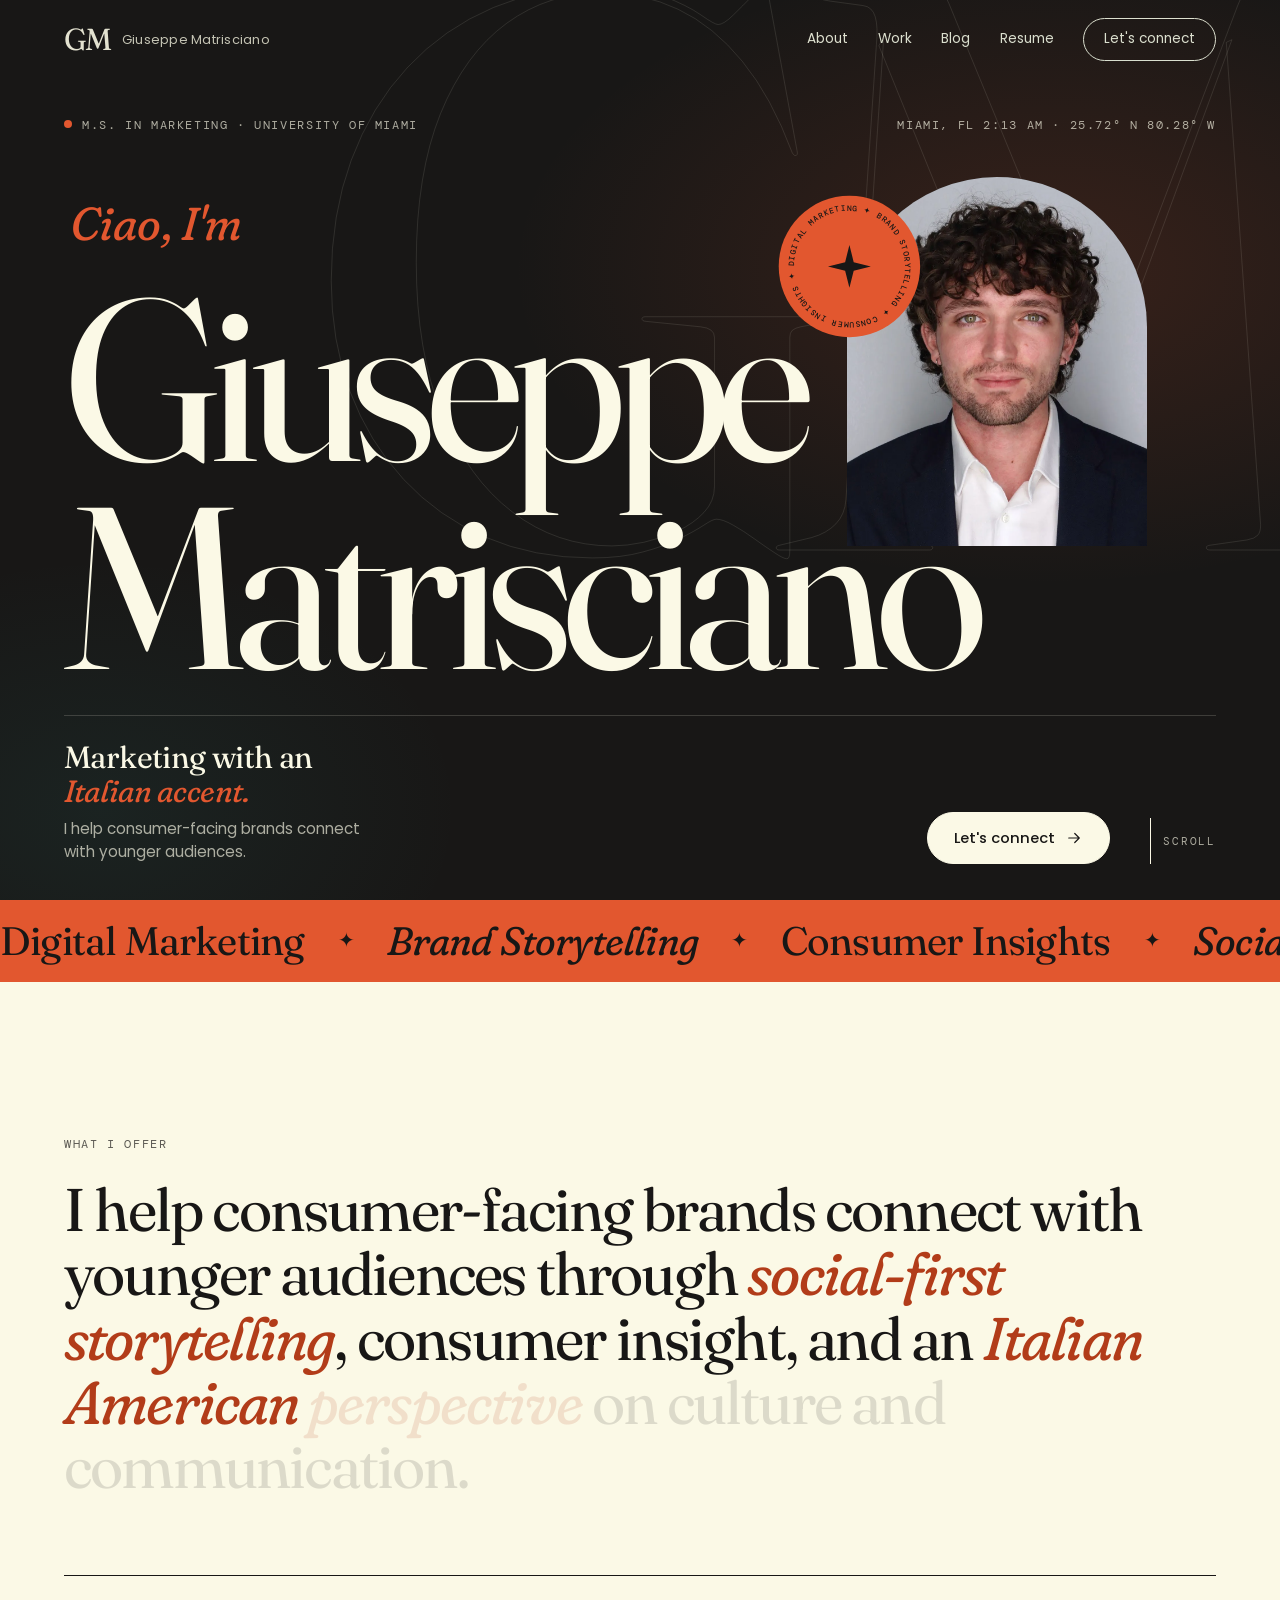
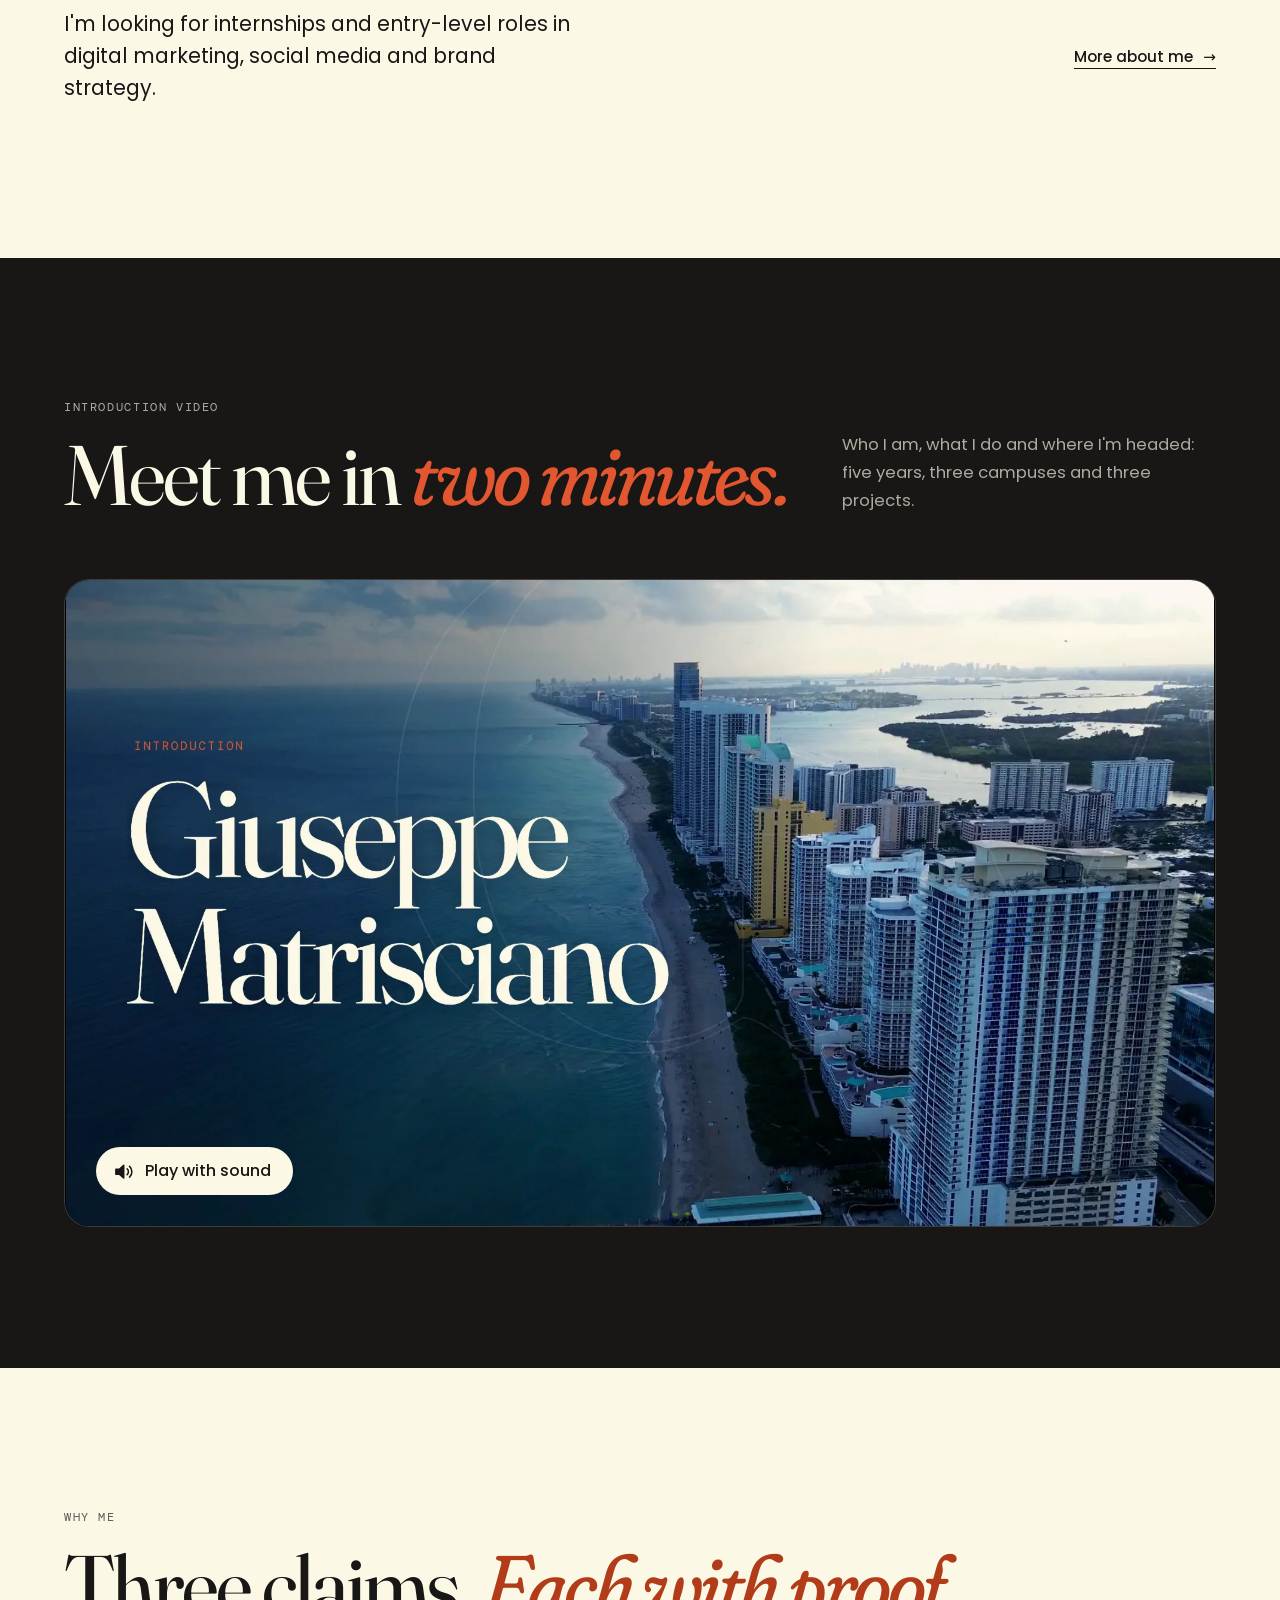
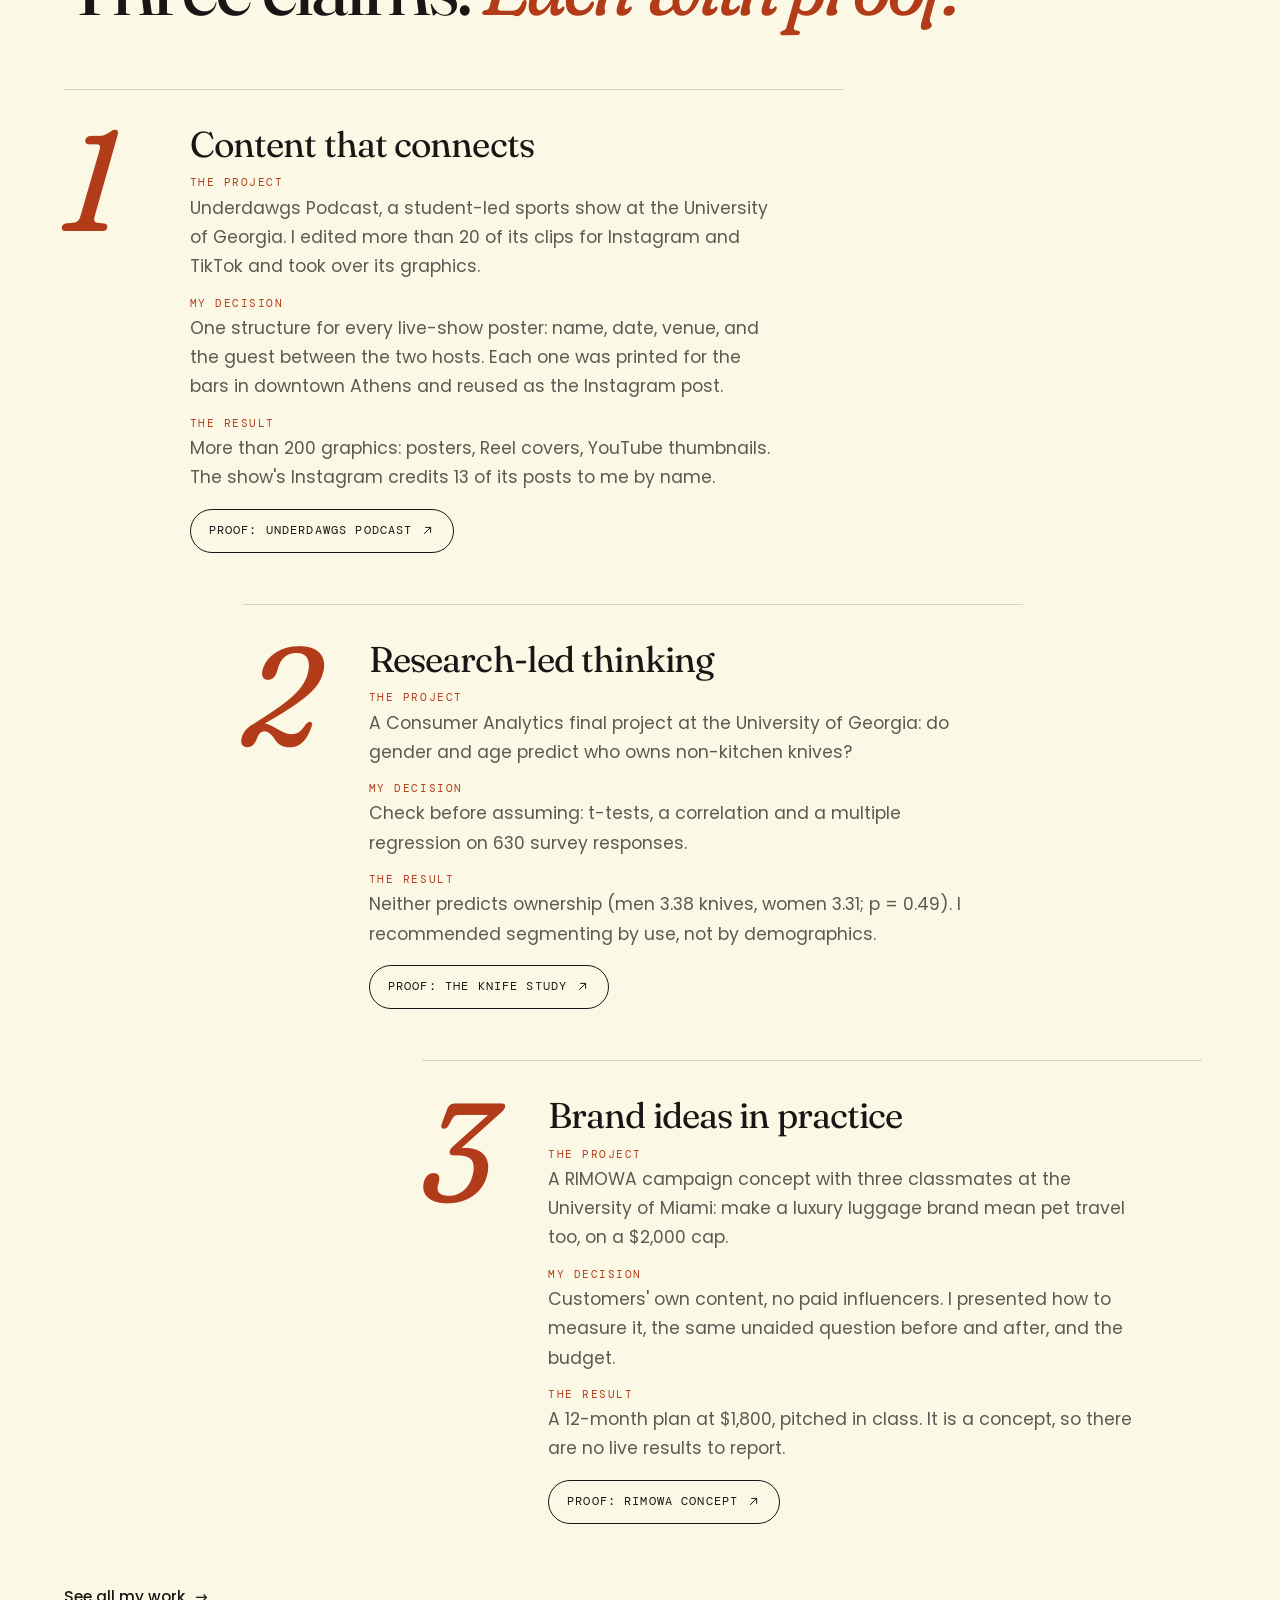
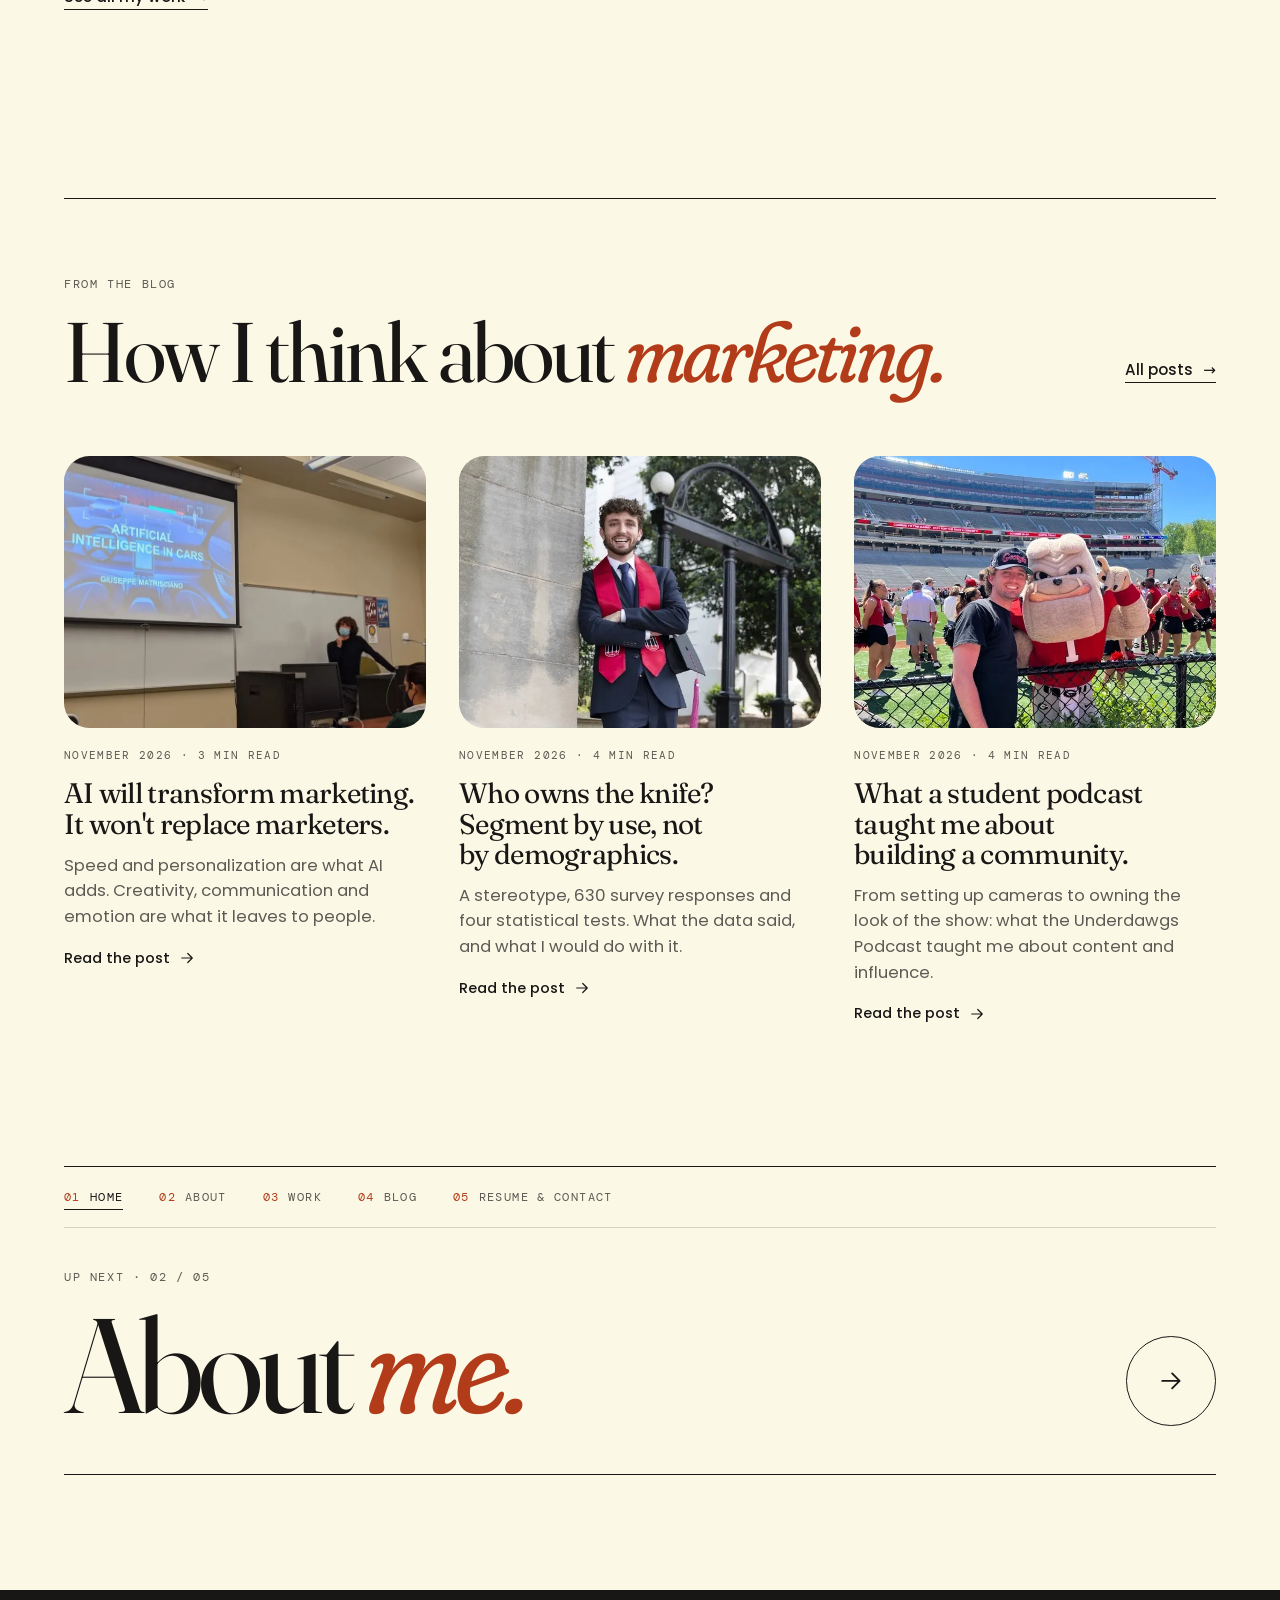
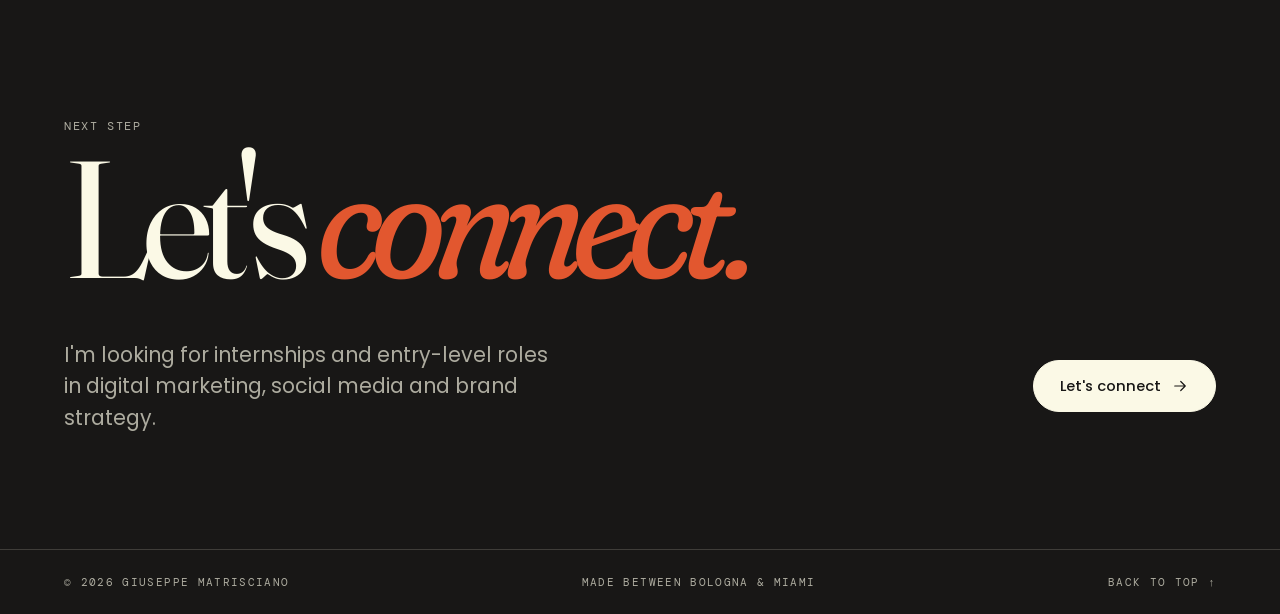
==== commit 5e1b9c27: "Make Giuseppe say "barely speaking English" in the on-camera video, with an "-ing" from his own voic" ====
--- a/index.html
+++ b/index.html
@@ -157,8 +157,8 @@
 					</div>
 					-->
 					<div class="video-frame video-frame--media" id="video-camera">
-						<video id="intro-video" muted loop playsinline preload="metadata" poster="assets/img/giuseppe-matrisciano-on-camera-introduction-poster.webp?v=6" data-full="assets/video/giuseppe-matrisciano-on-camera-introduction.mp4?v=13" aria-label="Giuseppe Matrisciano introduces himself on camera: who he is, who he helps, his five years from Bologna to Miami, a research project, his creative work and the roles he is looking for, in under two minutes, with captions on screen">
-							<source src="assets/video/giuseppe-matrisciano-on-camera-introduction-preview.mp4?v=12" type="video/mp4">
+						<video id="intro-video" muted loop playsinline preload="metadata" poster="assets/img/giuseppe-matrisciano-on-camera-introduction-poster.webp?v=6" data-full="assets/video/giuseppe-matrisciano-on-camera-introduction.mp4?v=15" aria-label="Giuseppe Matrisciano introduces himself on camera: who he is, who he helps, his five years from Bologna to Miami, a research project, his creative work and the roles he is looking for, in under two minutes, with captions on screen">
+							<source src="assets/video/giuseppe-matrisciano-on-camera-introduction-preview.mp4?v=14" type="video/mp4">
 						</video>
 						<button class="video-sound" type="button"><svg viewBox="0 0 24 24" aria-hidden="true"><path d="M4 9.500v5h3.500L12 18.500v-13L7.500 9.500z"/><path d="M15.500 9a4 4 0 0 1 0 6M18 6.500a7.500 7.500 0 0 1 0 11"/></svg>Play with sound</button>
 						<button class="video-size" type="button" aria-label="Full screen" hidden><svg class="ico-open" viewBox="0 0 24 24" aria-hidden="true"><path d="M4 9V4h5M20 9V4h-5M4 15v5h5M20 15v5h-5"/></svg><svg class="ico-close" viewBox="0 0 24 24" aria-hidden="true"><path d="M6 6l12 12M18 6L6 18"/></svg></button>
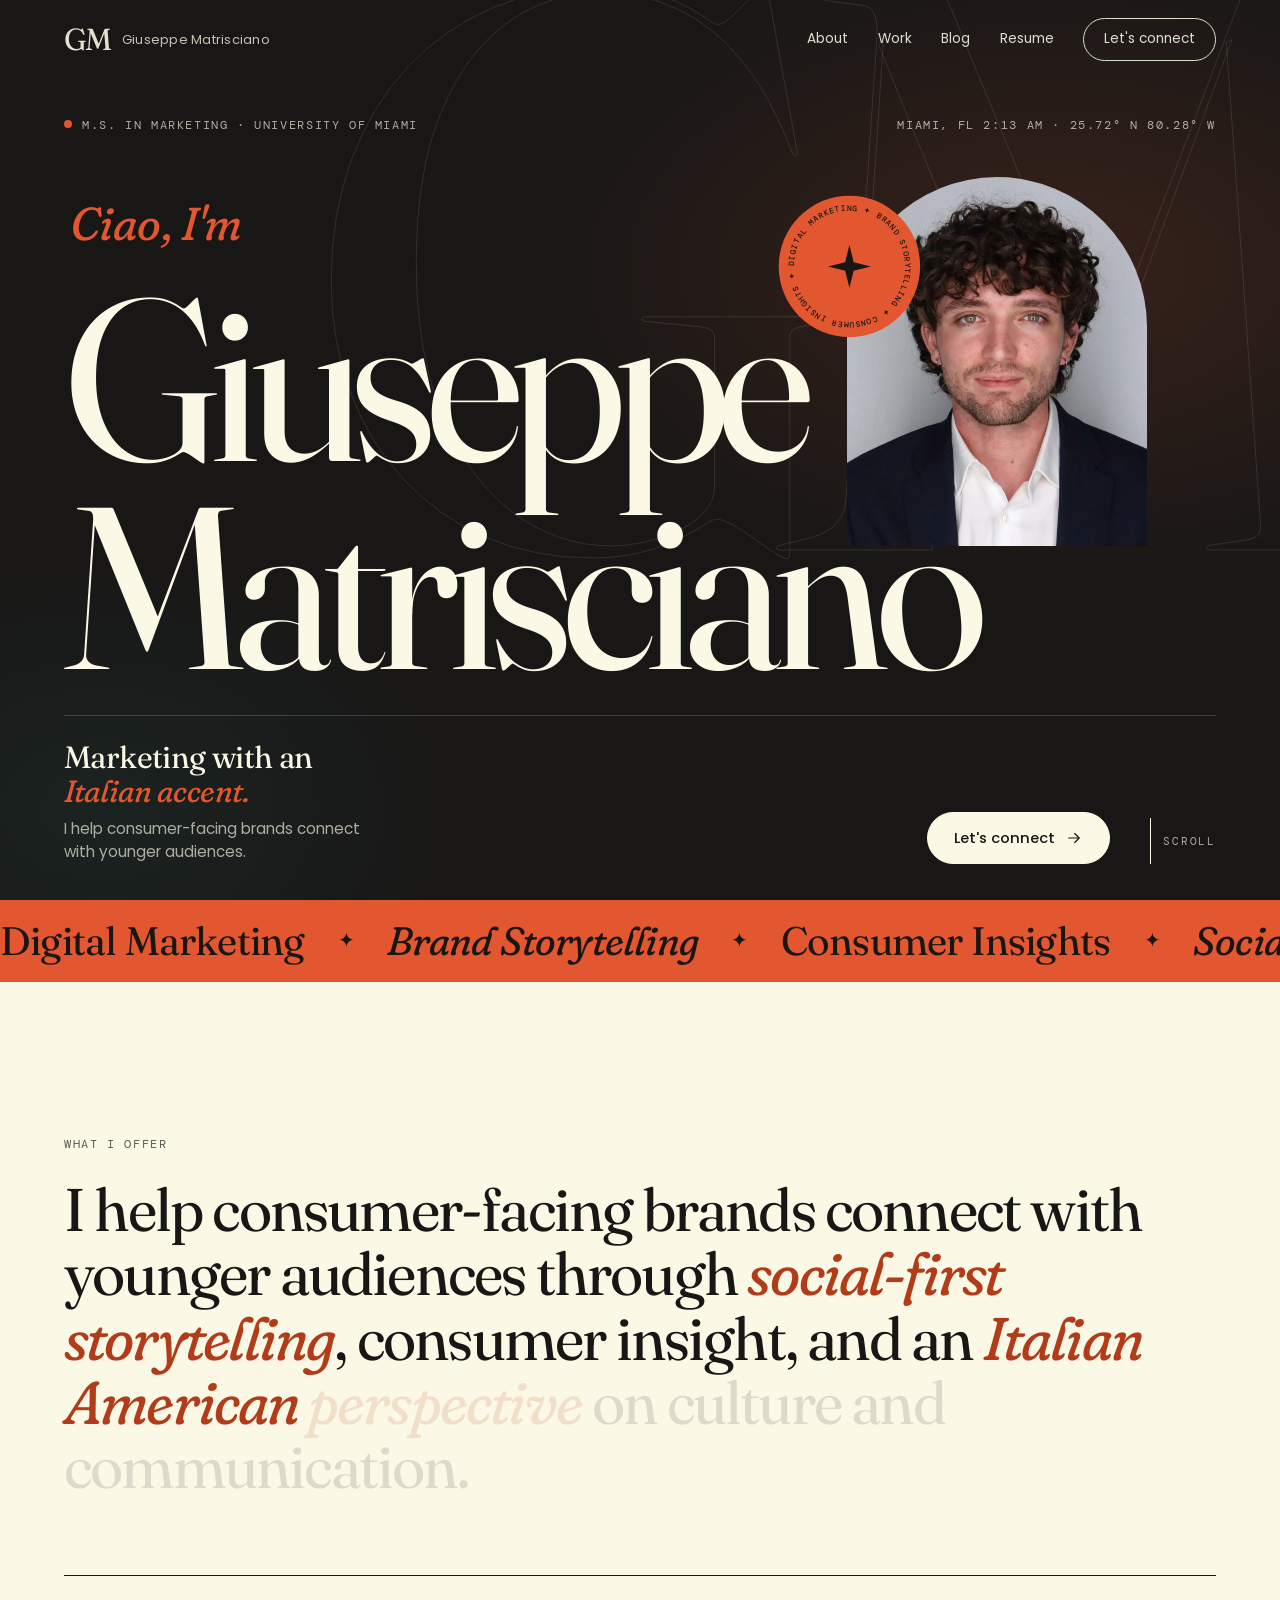
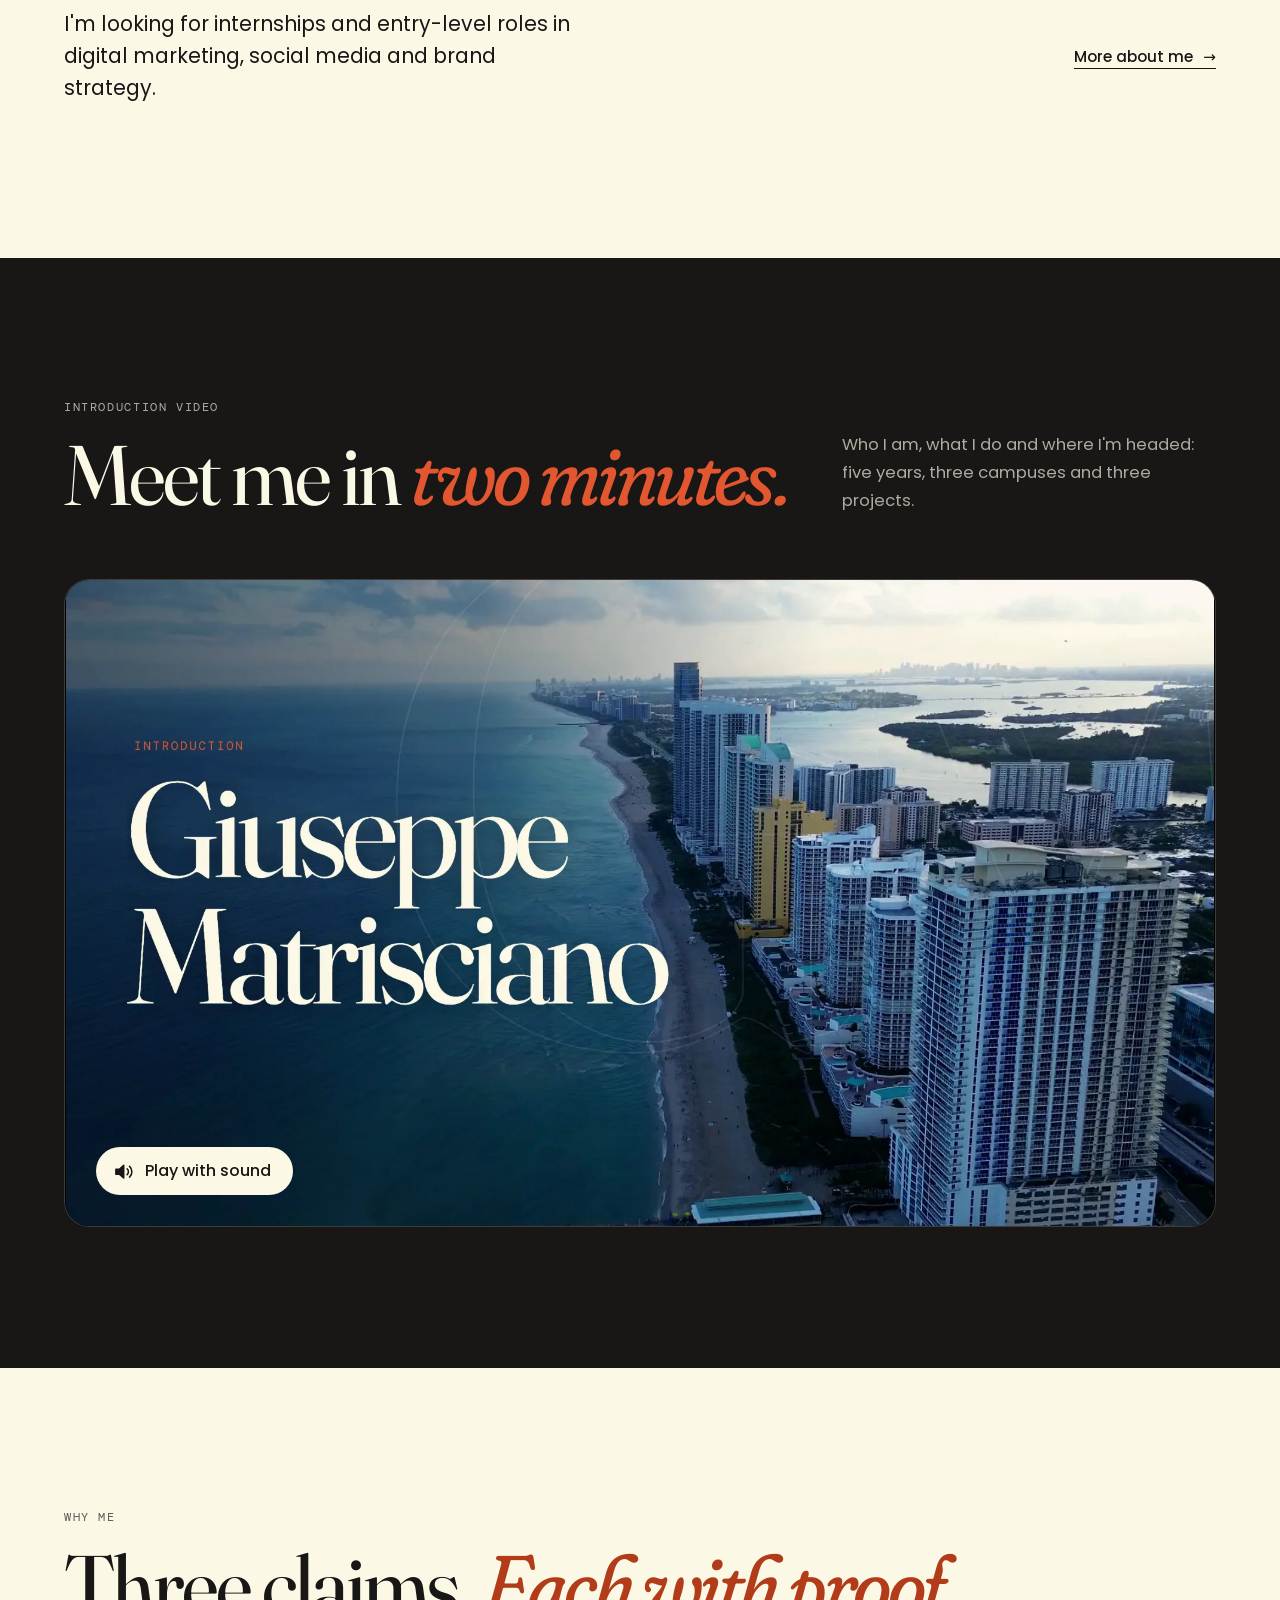
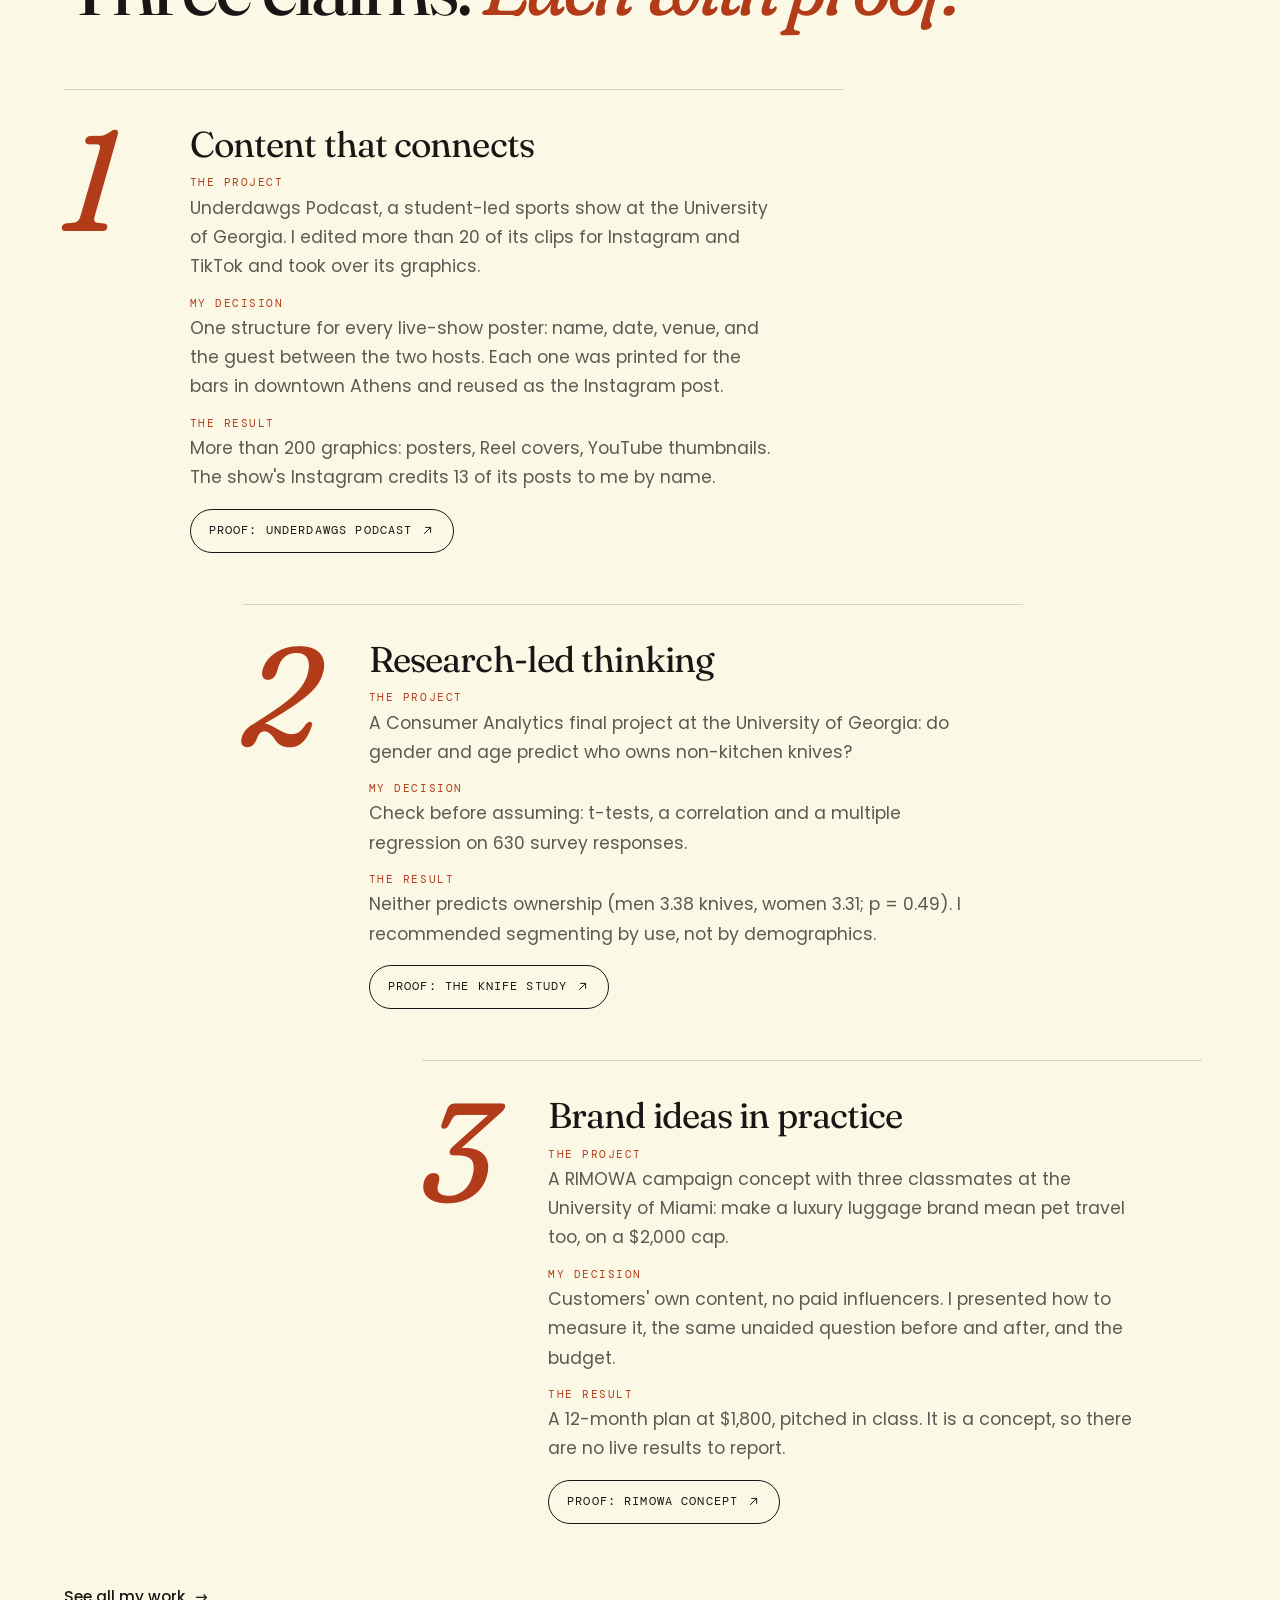
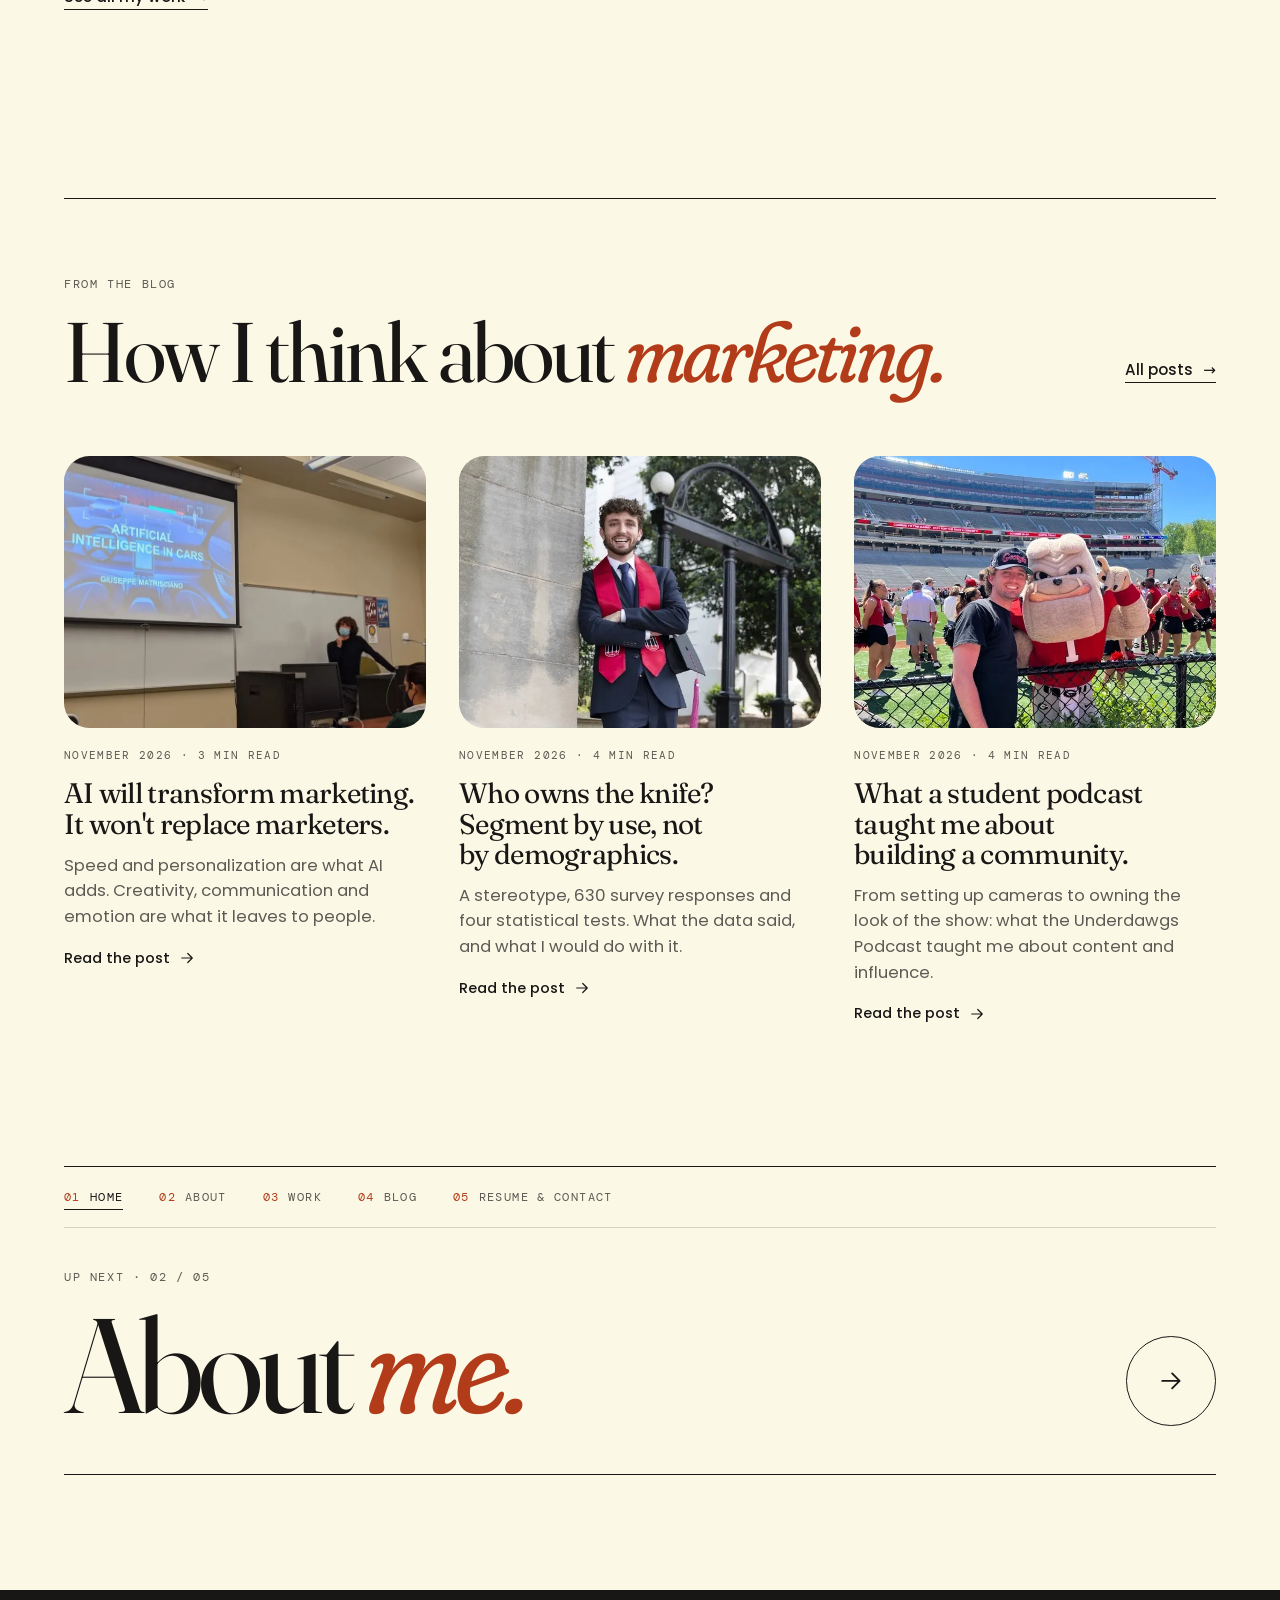
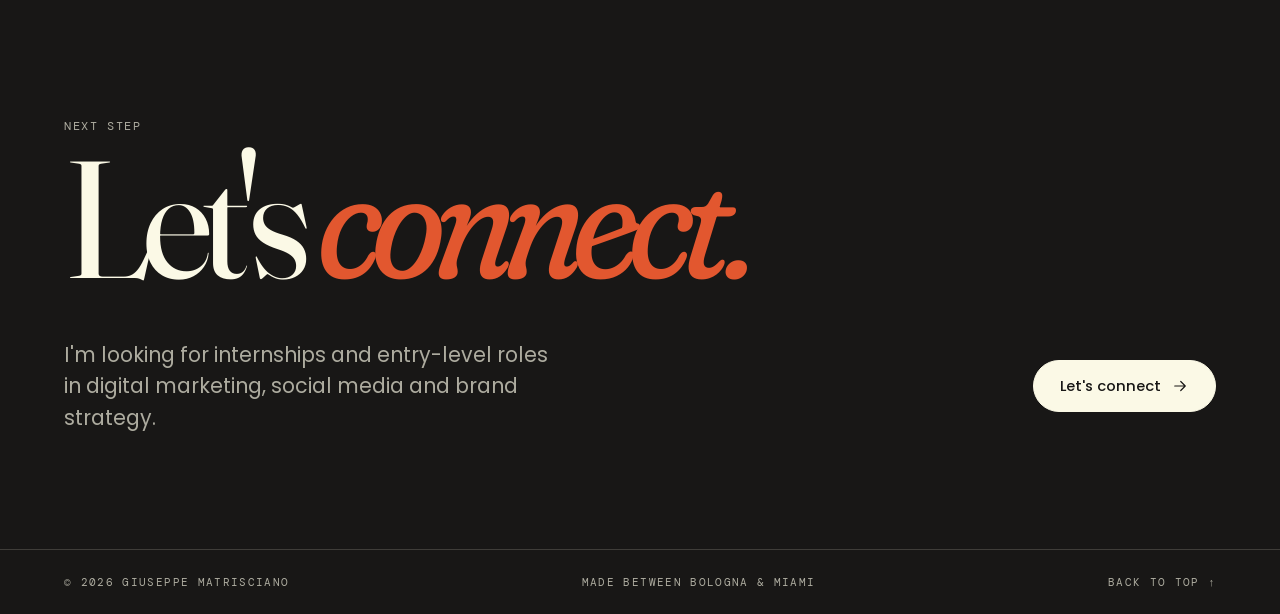
==== commit bb58b547: "Stop cutting Giuseppe out of the room in the on-camera video: one colour correction for the whole pi" ====
--- a/index.html
+++ b/index.html
@@ -157,8 +157,8 @@
 					</div>
 					-->
 					<div class="video-frame video-frame--media" id="video-camera">
-						<video id="intro-video" muted loop playsinline preload="metadata" poster="assets/img/giuseppe-matrisciano-on-camera-introduction-poster.webp?v=6" data-full="assets/video/giuseppe-matrisciano-on-camera-introduction.mp4?v=15" aria-label="Giuseppe Matrisciano introduces himself on camera: who he is, who he helps, his five years from Bologna to Miami, a research project, his creative work and the roles he is looking for, in under two minutes, with captions on screen">
-							<source src="assets/video/giuseppe-matrisciano-on-camera-introduction-preview.mp4?v=14" type="video/mp4">
+						<video id="intro-video" muted loop playsinline preload="metadata" poster="assets/img/giuseppe-matrisciano-on-camera-introduction-poster.webp?v=6" data-full="assets/video/giuseppe-matrisciano-on-camera-introduction.mp4?v=18" aria-label="Giuseppe Matrisciano introduces himself on camera: who he is, who he helps, his five years from Bologna to Miami, a research project, his creative work and the roles he is looking for, in under two minutes, with captions on screen">
+							<source src="assets/video/giuseppe-matrisciano-on-camera-introduction-preview.mp4?v=17" type="video/mp4">
 						</video>
 						<button class="video-sound" type="button"><svg viewBox="0 0 24 24" aria-hidden="true"><path d="M4 9.500v5h3.500L12 18.500v-13L7.500 9.500z"/><path d="M15.500 9a4 4 0 0 1 0 6M18 6.500a7.500 7.500 0 0 1 0 11"/></svg>Play with sound</button>
 						<button class="video-size" type="button" aria-label="Full screen" hidden><svg class="ico-open" viewBox="0 0 24 24" aria-hidden="true"><path d="M4 9V4h5M20 9V4h-5M4 15v5h5M20 15v5h-5"/></svg><svg class="ico-close" viewBox="0 0 24 24" aria-hidden="true"><path d="M6 6l12 12M18 6L6 18"/></svg></button>
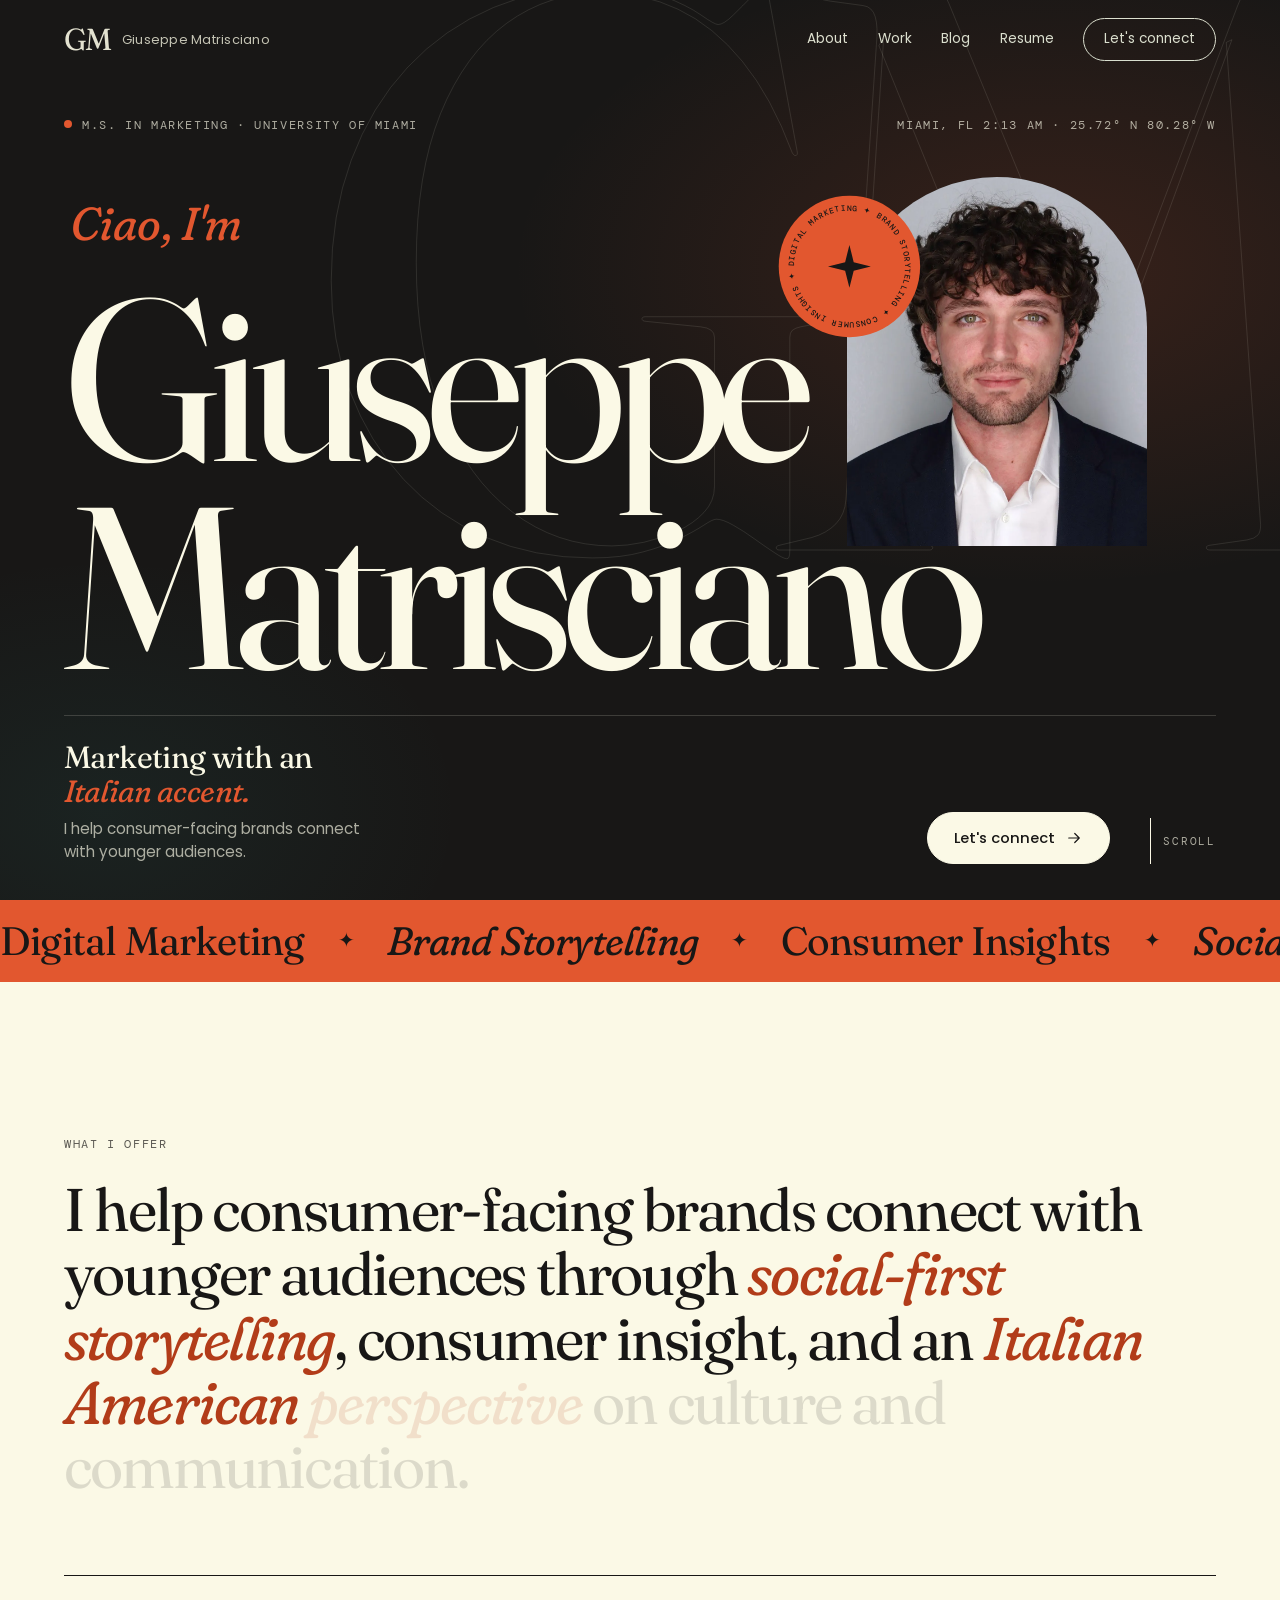
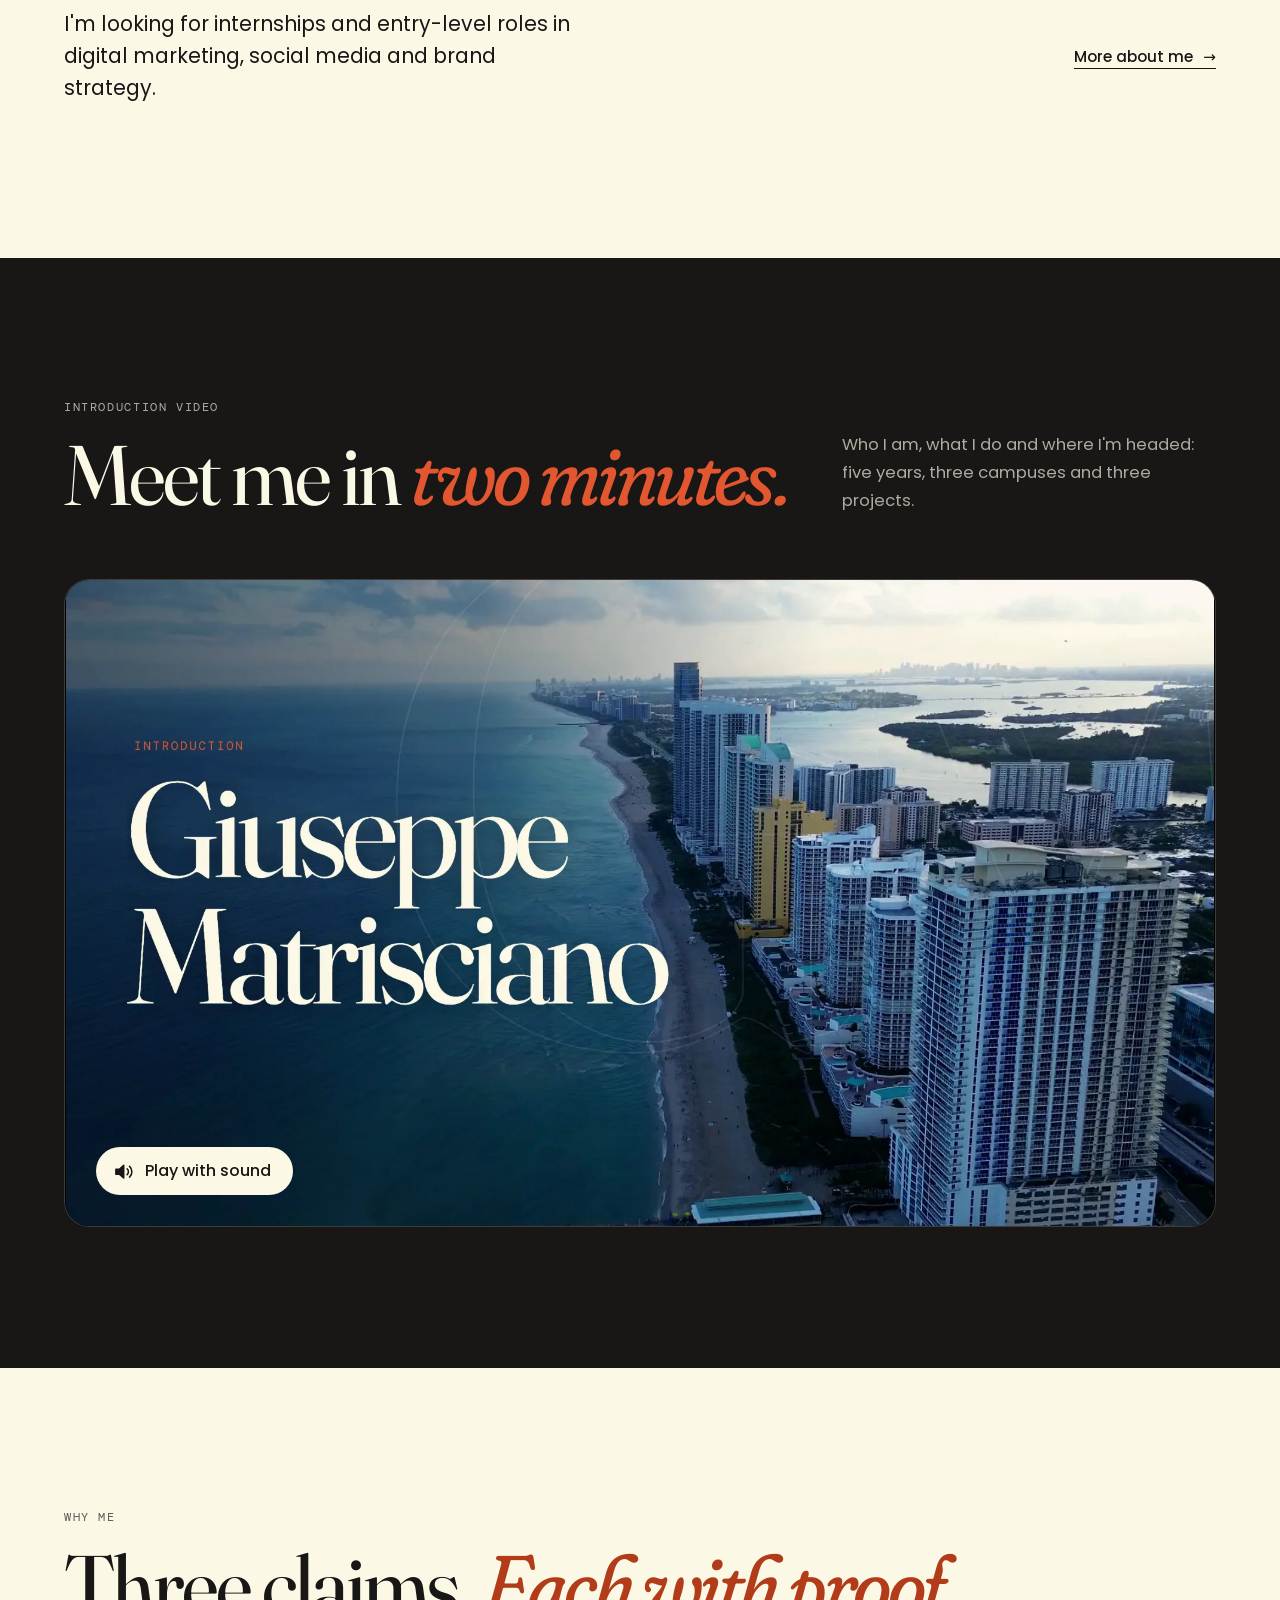
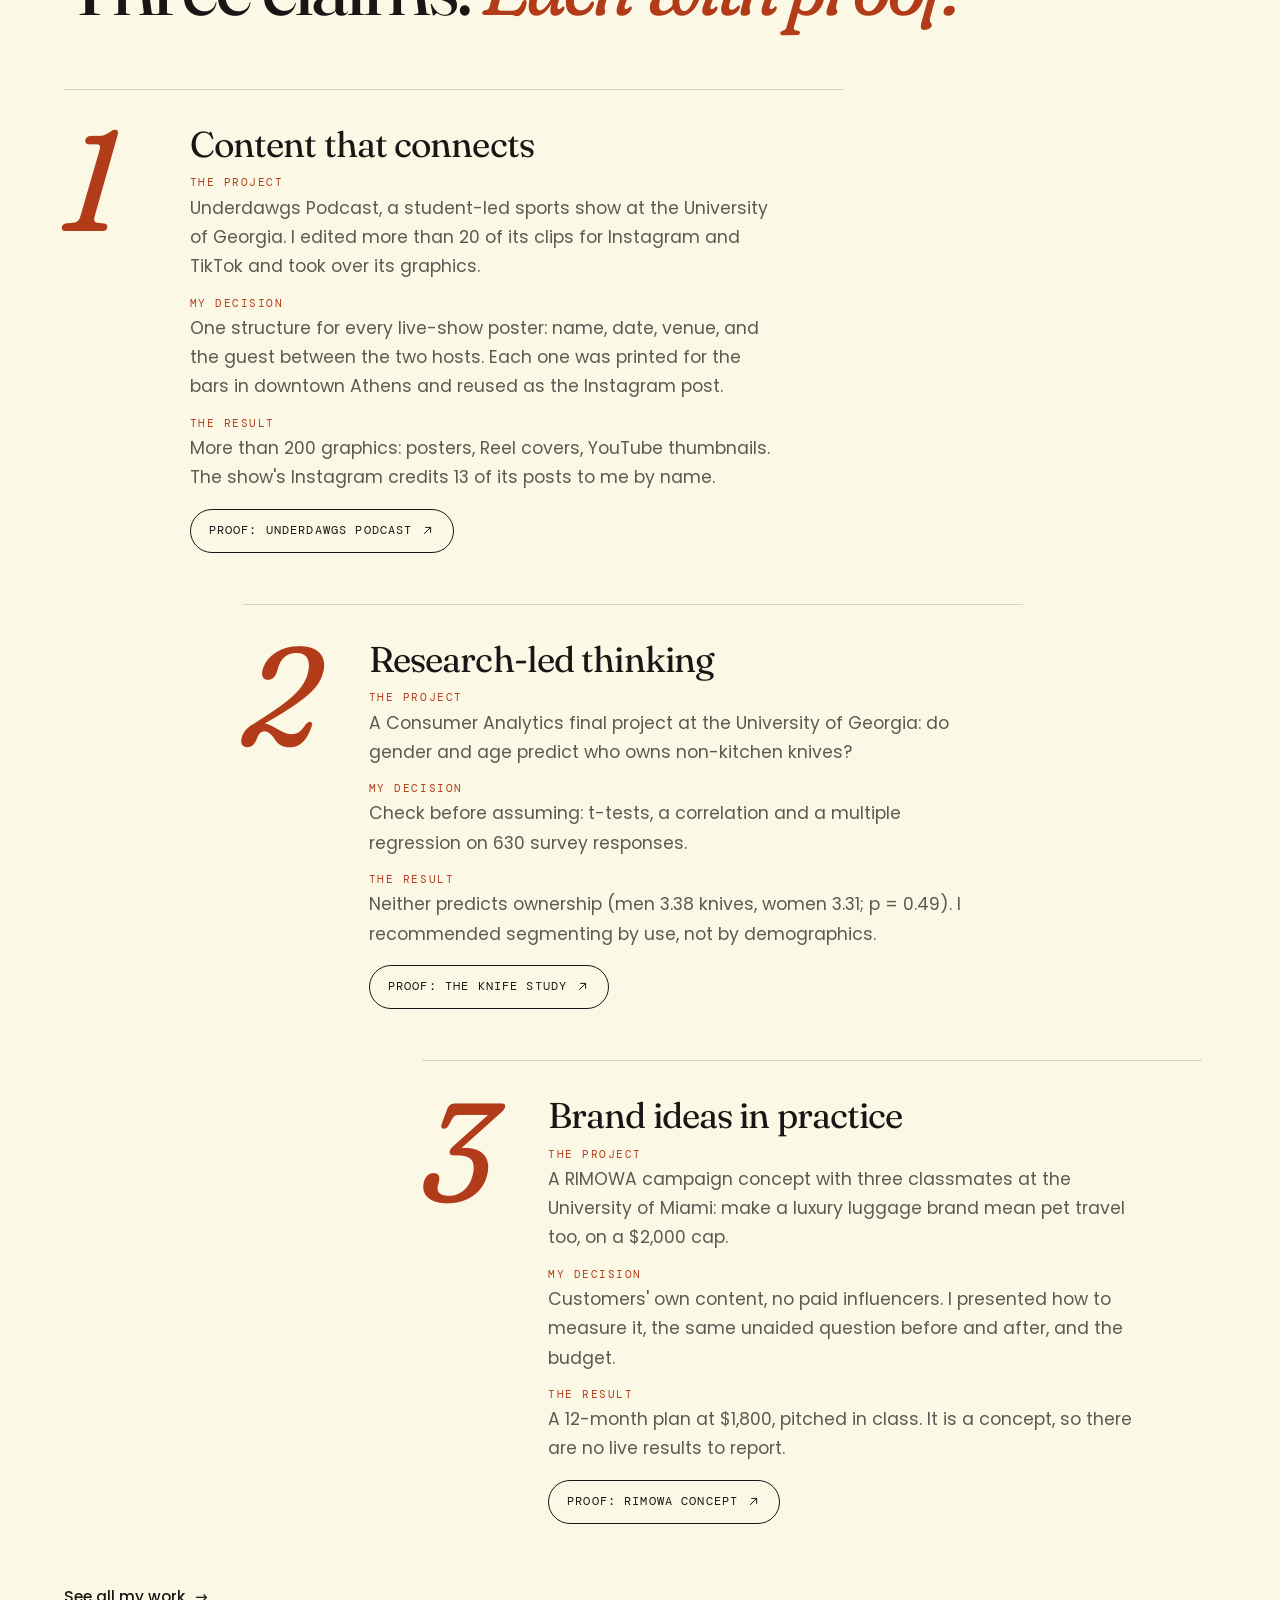
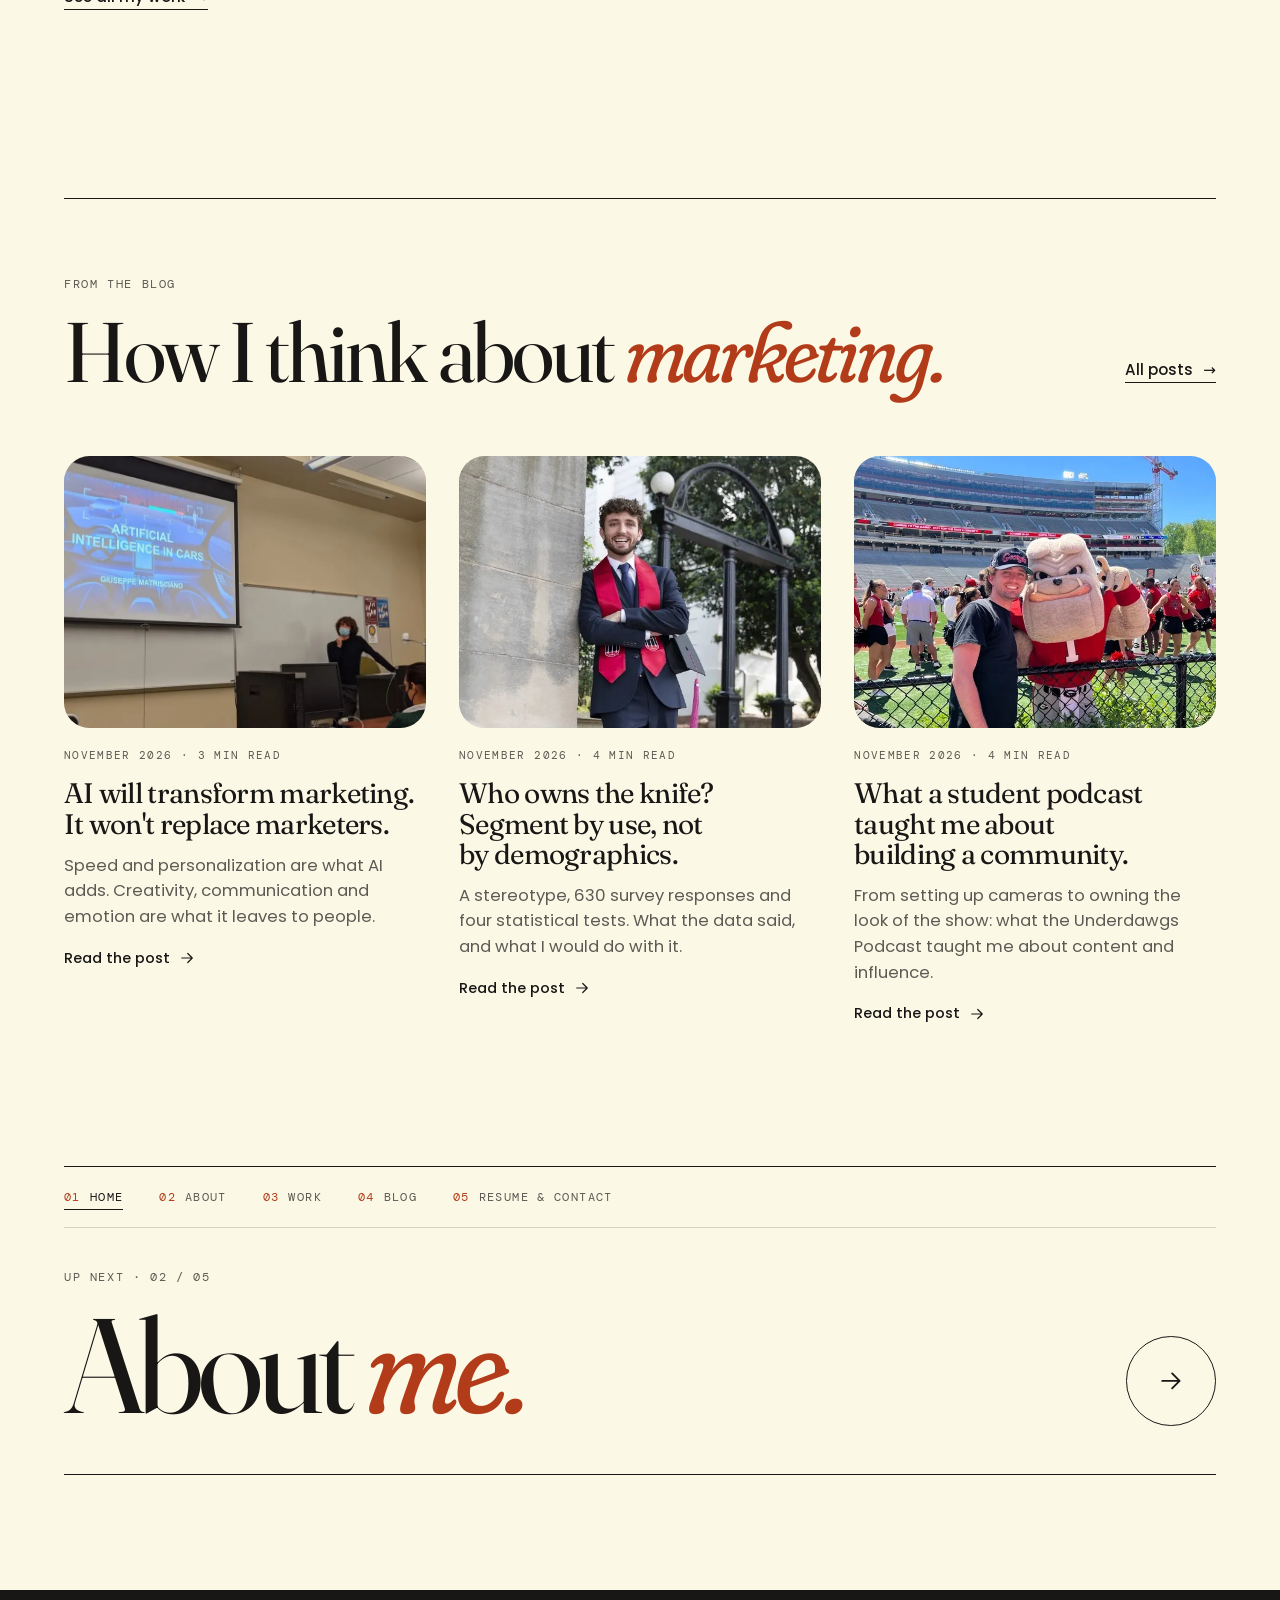
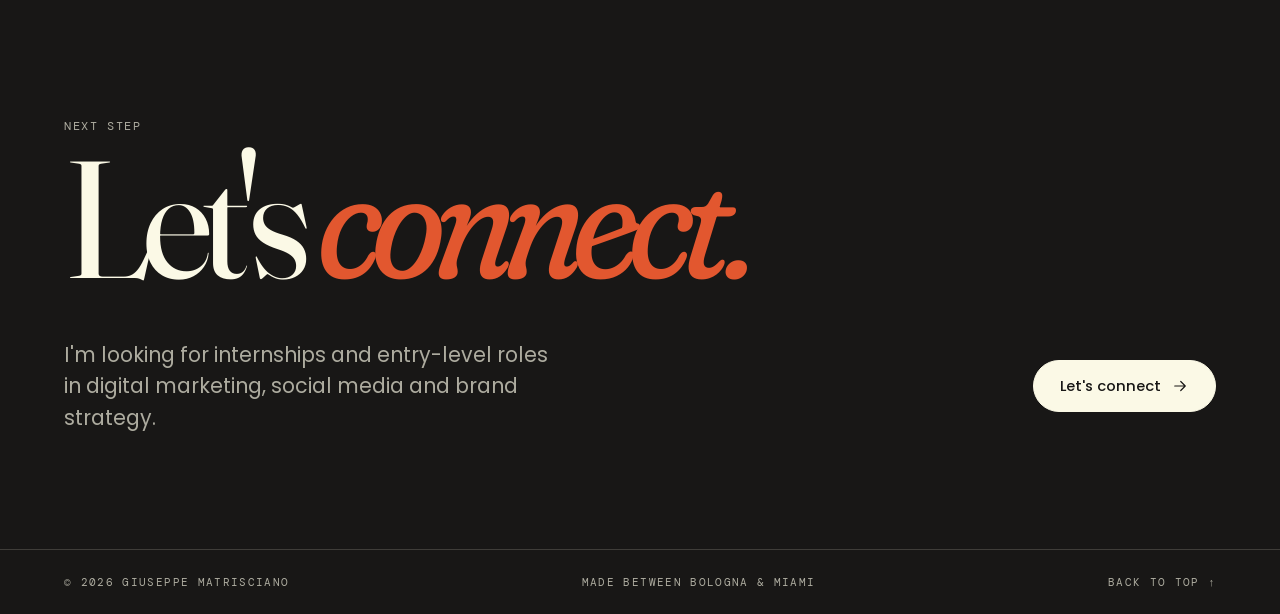
==== commit cd59908f: "Open the on-camera video full screen on iPhone when Play with sound is tapped" ====
--- a/index.html
+++ b/index.html
@@ -314,6 +314,6 @@
 
 	<div class="toast" id="toast" role="status" aria-live="polite"></div>
 
-	<script src="assets/js/main.js?v=13" defer></script>
+	<script src="assets/js/main.js?v=14" defer></script>
 </body>
 </html>
